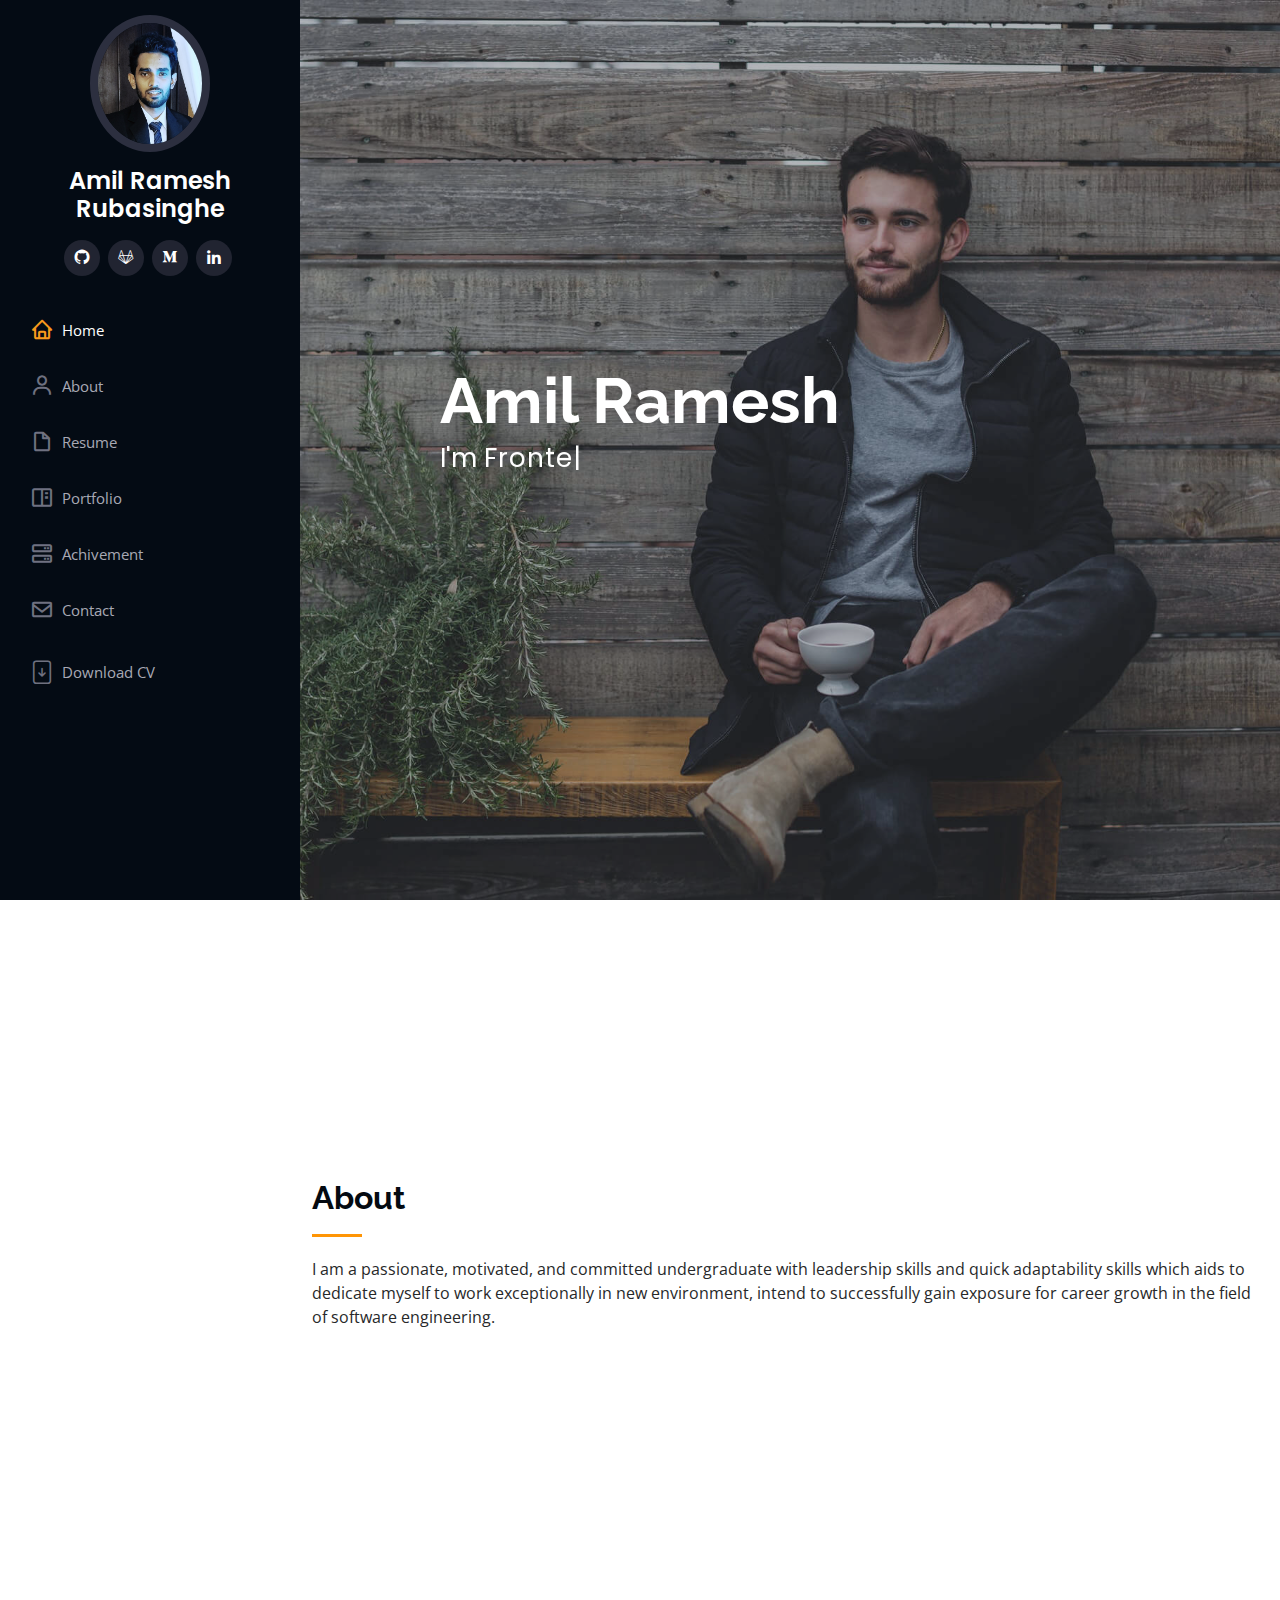
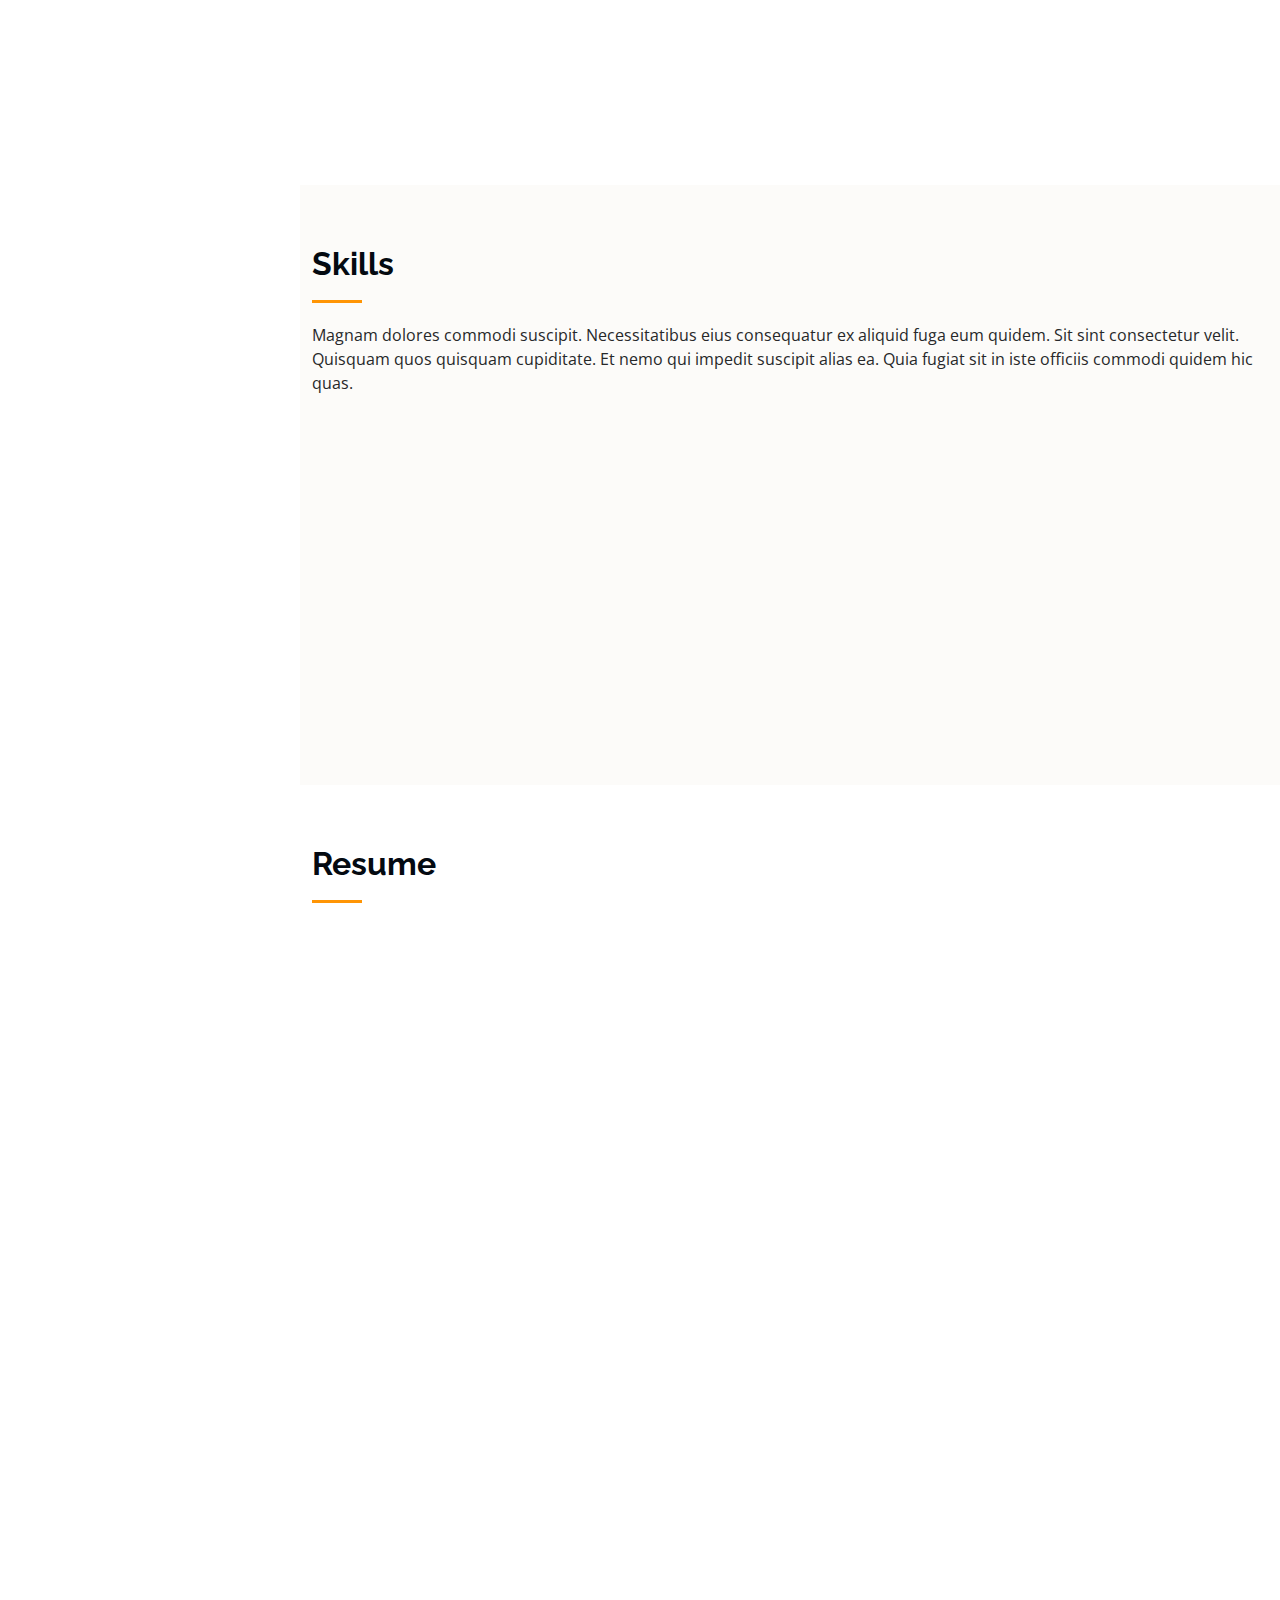
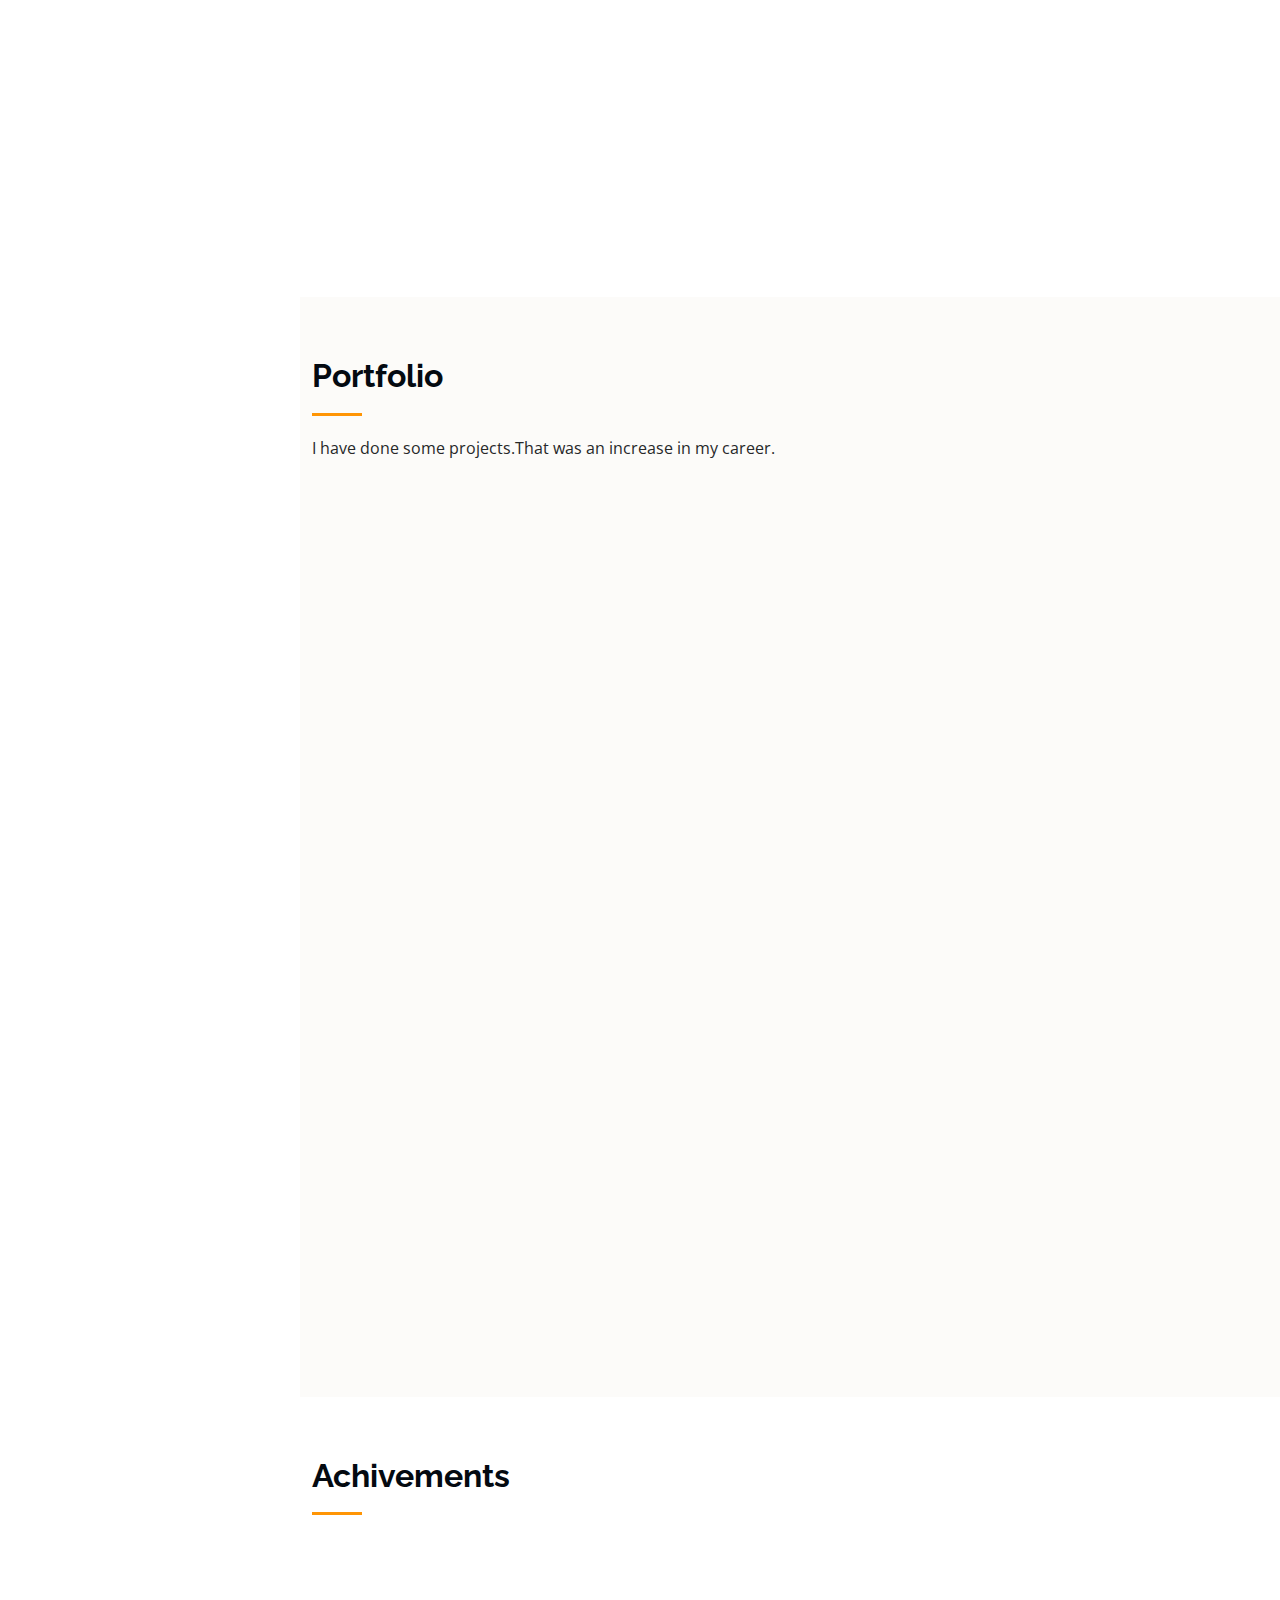
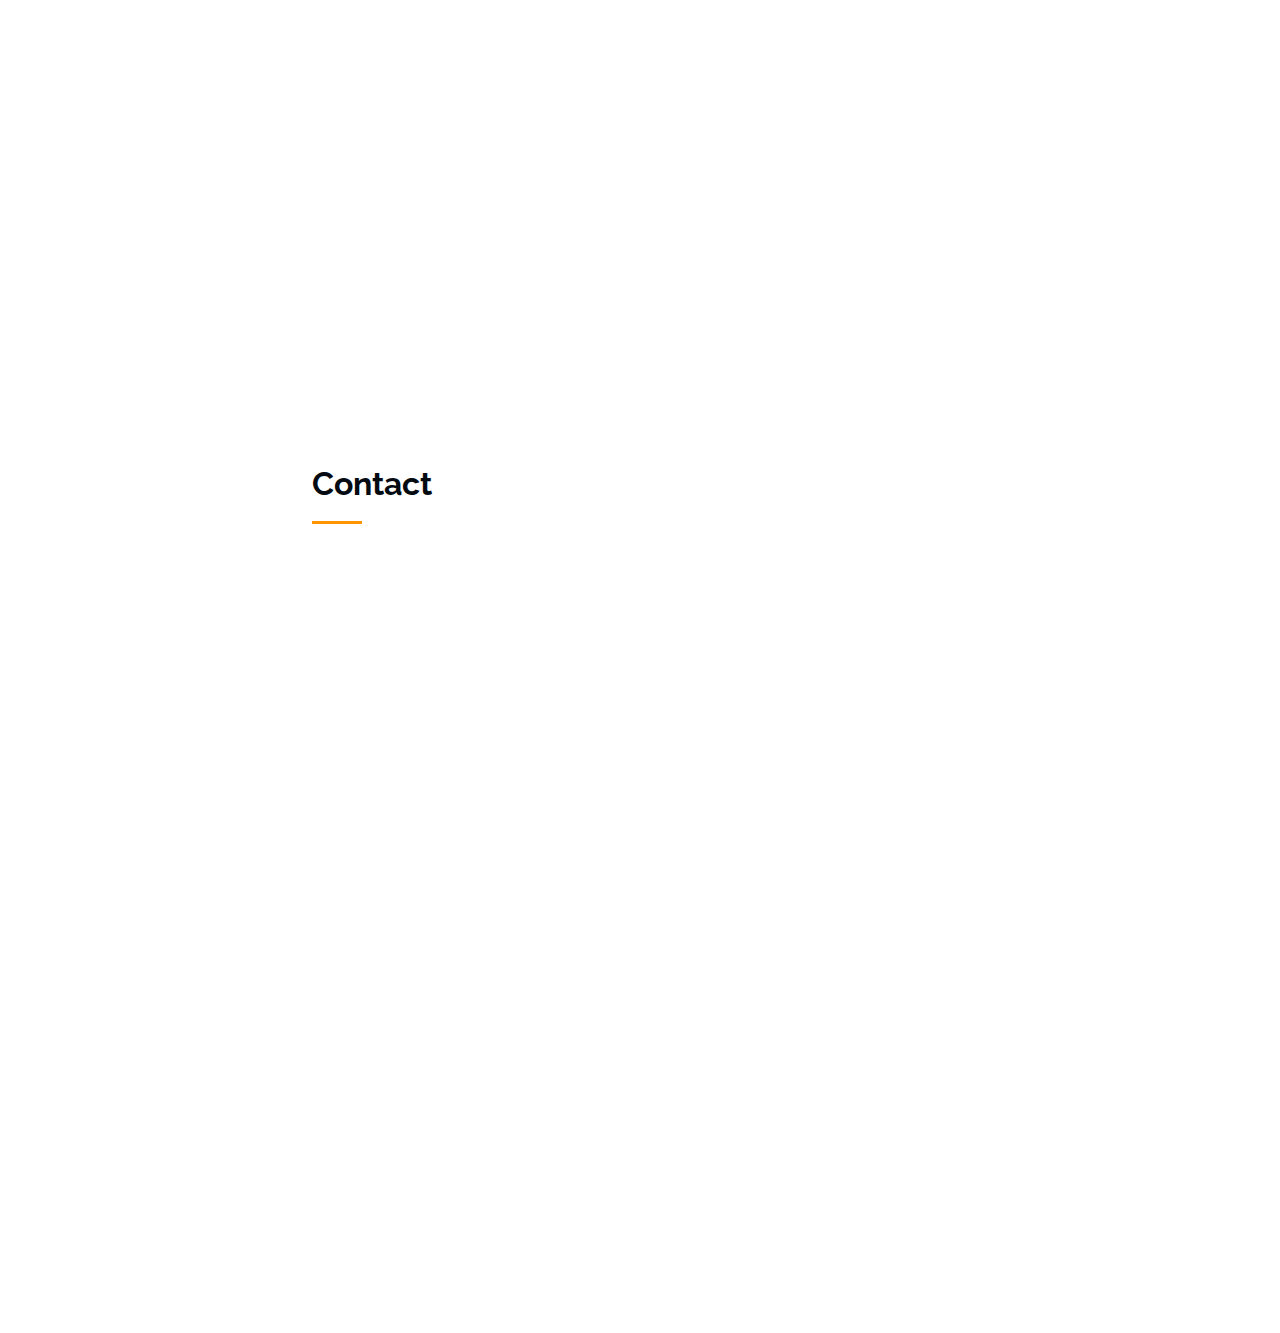
==== index.html @ 7af713ec "make it better" ====
<!DOCTYPE html>
<html lang="en">
  <head>
    <meta charset="utf-8" />
    <meta content="width=device-width, initial-scale=1.0" name="viewport" />

    <title>Amil Ramesh Rubasinghe</title>
    <meta content="" name="description" />
    <meta content="" name="keywords" />

    <!-- Favicons -->
    <link href="assets/img/favicon.png" rel="icon" />
    <link href="assets/img/apple-touch-icon.png" rel="apple-touch-icon" />

    <!-- Google Fonts -->
    <link
      href="https://fonts.googleapis.com/css?family=Open+Sans:300,300i,400,400i,600,600i,700,700i|Raleway:300,300i,400,400i,500,500i,600,600i,700,700i|Poppins:300,300i,400,400i,500,500i,600,600i,700,700i"
      rel="stylesheet"
    />

    <!-- Vendor CSS Files -->
    <link href="assets/vendor/aos/aos.css" rel="stylesheet" />
    <link
      href="assets/vendor/bootstrap/css/bootstrap.min.css"
      rel="stylesheet"
    />
    <link
      href="assets/vendor/bootstrap-icons/bootstrap-icons.css"
      rel="stylesheet"
    />
    <link href="assets/vendor/boxicons/css/boxicons.min.css" rel="stylesheet" />
    <link
      href="assets/vendor/glightbox/css/glightbox.min.css"
      rel="stylesheet"
    />
    <link href="assets/vendor/swiper/swiper-bundle.min.css" rel="stylesheet" />

    <!-- Template Main CSS File -->
    <link href="assets/css/style.css" rel="stylesheet" />
  </head>

  <body>
    <!-- ======= Mobile nav toggle button ======= -->
    <i class="bi bi-list mobile-nav-toggle d-xl-none"></i>

    <!-- ======= Header ======= -->
    <header id="header">
      <div class="d-flex flex-column">
        <div class="profile">
          <img
            src="assets/img/profile-img.jpg"
            alt=""
            class="img-fluid rounded-circle"
          />
          <h1 class="text-light">
            <a href="index.html"
              >Amil Ramesh <br />
              Rubasinghe</a
            >
          </h1>
          <div class="social-links mt-3 text-center">
            <a
              href="https://github.com/AmilRubasinghe"
              target="_blank"
              class="facebook"
              ><i class="bx bxl-github"></i
            ></a>
            <a
              href="https://gitlab.com/amilrubasinghe"
              target="_blank"
              class="instagram"
              ><i class="bx bxl-gitlab"></i
            ></a>
            <a
              href="https://amilrubasinghe.medium.com"
              target="_blank"
              class="google-plus"
              ><i class="bx bxl-medium"></i
            ></a>
            <a
              href="https://www.linkedin.com/in/amil-ramesh-rubasinghe"
              target="_blank"
              class="linkedin"
              ><i class="bx bxl-linkedin"></i
            ></a>
          </div>
        </div>

        <nav id="navbar" class="nav-menu navbar">
          <ul>
            <li>
              <a href="#hero" class="nav-link scrollto active"
                ><i class="bx bx-home"></i> <span>Home</span></a
              >
            </li>
            <li>
              <a href="#about" class="nav-link scrollto"
                ><i class="bx bx-user"></i> <span>About</span></a
              >
            </li>
            <li>
              <a href="#resume" class="nav-link scrollto"
                ><i class="bx bx-file-blank"></i> <span>Resume</span></a
              >
            </li>
            <li>
              <a href="#portfolio" class="nav-link scrollto"
                ><i class="bx bx-book-content"></i> <span>Portfolio</span></a
              >
            </li>
            <li>
              <a href="#services" class="nav-link scrollto"
                ><i class="bx bx-server"></i> <span>Achivement</span></a
              >
            </li>
            <li>
              <a href="#contact" class="nav-link scrollto"
                ><i class="bx bx-envelope"></i> <span>Contact</span></a
              >
            </li>
            <li>
              <a
                href="assets/img/ramesh.pdf"
                target="_blank"
                download="w3logo"
                class="nav-link scrollto"
              >
                <i class="bi bi-file-arrow-down"></i>
                <span>Download CV</span></a
              >
            </li>
          </ul>
        </nav>
        <!-- .nav-menu -->
      </div>
    </header>
    <!-- End Header -->

    <!-- ======= Hero Section ======= -->
    <section
      id="hero"
      class="d-flex flex-column justify-content-center align-items-center"
    >
      <div class="hero-container" data-aos="fade-in">
        <h1>Amil Ramesh</h1>
        <p>
          I'm
          <span
            class="typed"
            data-typed-items="Frontend Developer, Mobile Developer, Designer"
          ></span>
        </p>
      </div>
    </section>
    <!-- End Hero -->

    <main id="main">
      <!-- ======= Facts Section ======= -->
      <section id="facts" class="facts">
        <div class="container">
          <div class="row no-gutters">
            <div
              class="col-lg-3 col-md-6 d-md-flex align-items-md-stretch"
              data-aos="fade-up"
              data-aos-delay="50"
            >
              <div class="count-box">
                <i class="bi bi-journal-richtext"></i>

                <p>
                  <strong
                    data-purecounter-start="0"
                    data-purecounter-end="7"
                    data-purecounter-duration="1"
                    class="purecounter"
                  ></strong>
                  &nbsp; Projects Completed
                </p>
              </div>
            </div>

            <div
              class="col-lg-3 col-md-6 d-md-flex align-items-md-stretch"
              data-aos="fade-up"
              data-aos-delay="100"
            >
              <div class="count-box">
                <i class="bi bi-award"></i>

                <p>
                  <strong
                    data-purecounter-start="0"
                    data-purecounter-end="6"
                    data-purecounter-duration="1"
                    class="purecounter"
                  ></strong>
                  &nbsp;Honors & Awards
                </p>
              </div>
            </div>

            <div
              class="col-lg-3 col-md-6 d-md-flex align-items-md-stretch"
              data-aos="fade-up"
              data-aos-delay="200"
            >
              <div class="count-box">
                <i class="bi bi-file-earmark-code"></i>

                <p>
                  <strong
                    data-purecounter-start="0"
                    data-purecounter-end="4"
                    data-purecounter-duration="1"
                    class="purecounter"
                  ></strong>
                  &nbsp;Languages
                </p>
              </div>
            </div>

            <div
              class="col-lg-3 col-md-6 d-md-flex align-items-md-stretch"
              data-aos="fade-up"
              data-aos-delay="300"
            >
              <div class="count-box">
                <i class="bi bi-person-badge"></i>
                <p>
                  <strong
                    data-purecounter-start="0"
                    data-purecounter-end="2"
                    data-purecounter-duration="1"
                    class="purecounter"
                  ></strong>
                  &nbsp; Year Experianced
                </p>
              </div>
            </div>
          </div>
        </div>
      </section>
      <!-- End Facts Section -->
      <!-- ======= About Section ======= -->
      <section id="about" class="about">
        <div class="container">
          <div class="section-title">
            <h2>About</h2>
            <p>
              I am a passionate, motivated, and committed undergraduate with
              leadership skills and quick adaptability skills which aids to
              dedicate myself to work exceptionally in new environment, intend
              to successfully gain exposure for career growth in the field of
              software engineering.
            </p>
          </div>

          <div class="row">
            <div class="col-lg-4" data-aos="fade-right">
              <img src="assets/img/profile-img2.jpg" class="img-fluid" alt="" />
            </div>
            <div class="col-lg-8 pt-4 pt-lg-0 content" data-aos="fade-left">
              <h3>Mobile Developer &amp; Web Developer.</h3>
              <br />
              <br />
              <div class="row">
                <div class="col-lg-6">
                  <ul>
                    <li>
                      <i class="bi bi-chevron-right text-warning"></i>
                      <strong>Birthday:</strong> <span>26 June 1996</span>
                    </li>
                    <li>
                      <i class="bi bi-chevron-right text-warning"></i>
                      <strong>Website:</strong> <span>www.example.com</span>
                    </li>
                    <li>
                      <i class="bi bi-chevron-right text-warning"></i>
                      <strong>Mobile No:</strong> <span>+9470 2132105</span>
                    </li>
                  </ul>
                </div>
                <div class="col-lg-6">
                  <ul>
                    <li>
                      <i class="bi bi-chevron-right text-warning"></i>
                      <strong>Age:</strong> <span>26</span>
                    </li>
                    <li>
                      <i class="bi bi-chevron-right text-warning"></i>
                      <strong>Degree:</strong>
                      <span>BSc(Hons.) in Information Technology</span>
                    </li>
                    <li>
                      <i class="bi bi-chevron-right text-warning"></i>
                      <strong>Email:</strong>
                      <span>amilrubasinghe@gmail.com</span>
                    </li>
                  </ul>
                </div>
                <div class="col-lg-12">
                  <ul>
                    <li>
                      <i class="bi bi-chevron-right text-warning"></i>
                      <strong>Address:</strong>
                      <span
                        >Amarasekara watta, Lalpe, karathota, Hakmana,
                        Matara</span
                      >
                    </li>
                  </ul>
                </div>
              </div>
              <br />
              <div class="row no-gutters">
                <div
                  class="col-lg-4 col-md-4 d-md-flex align-items-md-stretch"
                  data-aos="fade-up"
                >
                  <div class="count-box">
                    <div class="icon"><i class="bi bi-signpost-2"></i></div>
                    <p>Travel</p>
                  </div>
                </div>
                <div
                  class="col-lg-4 col-md-4 d-md-flex align-items-md-stretch"
                  data-aos="fade-up"
                >
                  <div class="count-box">
                    <div class="icon"><i class="bi bi-code-slash"></i></div>
                    <p>programmer</p>
                  </div>
                </div>
                <div
                  class="col-lg-4 col-md-4 d-md-flex align-items-md-stretch"
                  data-aos="fade-up"
                >
                  <div class="count-box">
                    <div class="icon"><i class="bi bi-suit-heart"></i></div>
                    <p>Sports</p>
                  </div>
                </div>
              </div>
            </div>
          </div>
        </div>
      </section>
      <!-- End About Section -->

      <!-- ======= Skills Section ======= -->
      <section id="skills" class="skills section-bg">
        <div class="container">
          <div class="section-title">
            <h2>Skills</h2>
            <p>
              Magnam dolores commodi suscipit. Necessitatibus eius consequatur
              ex aliquid fuga eum quidem. Sit sint consectetur velit. Quisquam
              quos quisquam cupiditate. Et nemo qui impedit suscipit alias ea.
              Quia fugiat sit in iste officiis commodi quidem hic quas.
            </p>
          </div>

          <div class="row skills-content">
            <div class="col-lg-6" data-aos="fade-up">
              <div class="progress">
                <span class="skill">HTML <i class="val">80%</i></span>
                <div class="progress-bar-wrap">
                  <div
                    class="progress-bar"
                    role="progressbar"
                    aria-valuenow="80"
                    aria-valuemin="0"
                    aria-valuemax="100"
                  ></div>
                </div>
              </div>

              <div class="progress">
                <span class="skill">CSS <i class="val">80%</i></span>
                <div class="progress-bar-wrap">
                  <div
                    class="progress-bar"
                    role="progressbar"
                    aria-valuenow="80"
                    aria-valuemin="0"
                    aria-valuemax="100"
                  ></div>
                </div>
              </div>

              <div class="progress">
                <span class="skill">JavaScript <i class="val">75%</i></span>
                <div class="progress-bar-wrap">
                  <div
                    class="progress-bar"
                    role="progressbar"
                    aria-valuenow="75"
                    aria-valuemin="0"
                    aria-valuemax="100"
                  ></div>
                </div>
              </div>
              <div class="progress">
                <span class="skill">Flutter <i class="val">65%</i></span>
                <div class="progress-bar-wrap">
                  <div
                    class="progress-bar"
                    role="progressbar"
                    aria-valuenow="65"
                    aria-valuemin="0"
                    aria-valuemax="100"
                  ></div>
                </div>
              </div>
              <div class="progress">
                <span class="skill">Java <i class="val">70%</i></span>
                <div class="progress-bar-wrap">
                  <div
                    class="progress-bar"
                    role="progressbar"
                    aria-valuenow="70"
                    aria-valuemin="0"
                    aria-valuemax="100"
                  ></div>
                </div>
              </div>
            </div>

            <div class="col-lg-6" data-aos="fade-up" data-aos-delay="100">
              <div class="progress">
                <span class="skill">Laravel <i class="val">60%</i></span>
                <div class="progress-bar-wrap">
                  <div
                    class="progress-bar"
                    role="progressbar"
                    aria-valuenow="60"
                    aria-valuemin="0"
                    aria-valuemax="100"
                  ></div>
                </div>
              </div>

              <div class="progress">
                <span class="skill">VueJs <i class="val">75%</i></span>
                <div class="progress-bar-wrap">
                  <div
                    class="progress-bar"
                    role="progressbar"
                    aria-valuenow="75"
                    aria-valuemin="0"
                    aria-valuemax="100"
                  ></div>
                </div>
              </div>

              <div class="progress">
                <span class="skill">NuxtJs <i class="val">85%</i></span>
                <div class="progress-bar-wrap">
                  <div
                    class="progress-bar"
                    role="progressbar"
                    aria-valuenow="85"
                    aria-valuemin="0"
                    aria-valuemax="100"
                  ></div>
                </div>
              </div>

              <div class="progress">
                <span class="skill">C <i class="val">85%</i></span>
                <div class="progress-bar-wrap">
                  <div
                    class="progress-bar"
                    role="progressbar"
                    aria-valuenow="85"
                    aria-valuemin="0"
                    aria-valuemax="100"
                  ></div>
                </div>
              </div>
              <div class="progress">
                <span class="skill">Python <i class="val">65%</i></span>
                <div class="progress-bar-wrap">
                  <div
                    class="progress-bar"
                    role="progressbar"
                    aria-valuenow="65"
                    aria-valuemin="0"
                    aria-valuemax="100"
                  ></div>
                </div>
              </div>
            </div>
          </div>
        </div>
      </section>
      <!-- End Skills Section -->

      <!-- ======= Resume Section ======= -->
      <section id="resume" class="resume">
        <div class="container">
          <div class="section-title">
            <h2>Resume</h2>
            <!-- <p>
              Magnam dolores commodi suscipit. Necessitatibus eius consequatur
              ex aliquid fuga eum quidem. Sit sint consectetur velit. Quisquam
              quos quisquam cupiditate. Et nemo qui impedit suscipit alias ea.
              Quia fugiat sit in iste officiis commodi quidem hic quas.
            </p> -->
          </div>

          <div class="row">
            <div class="col-lg-6" data-aos="fade-up">
              <h3 class="resume-title">Education</h3>
              <div class="resume-item">
                <h4>BSc (Hons.) in Information Technology</h4>
                <h5>2017 - Presant</h5>
                <p>
                  <em
                    >University of Moratuwa in Faculty of information
                    technology</em
                  >
                </p>
                <p>
                  I am a final year undergratuate in faculty of Information
                  technology university of Moratuwa.
                </p>
              </div>
              <div class="resume-item">
                <h4>GCE(A/L) in Physical Science Stream</h4>
                <h5>2013 - 2016</h5>
                <p><em>Rahula college, Matara</em></p>
                <p>
                  I passed the GCE(A/L) in Maths streem in 2016.
                  <br />Physics : B <br />
                  Chemistry : B <br />
                  Mathematics : A
                </p>
              </div>
              <div class="resume-item">
                <h4>GCE Ordinary Level</h4>
                <h5>2006 - 2012</h5>
                <p><em>Puhulwella central college, Matara</em></p>
                <p>I passed the GCE(O/L) in 2012 with 8 A's and 1 C .</p>
              </div>
              <h3 class="resume-title">Volunteer Work</h3>
              <div class="resume-item pb-0">
                <h4>MERCORN 2019</h4>
                <p>
                  <em>IEEE Student Branch University of Moratuwa</em>
                </p>
                <ul>
                  <li>Organizing Committee Member</li>
                  <li>Organized by the ERU of University of Moratuwa</li>
                </ul>
              </div>
            </div>
            <div class="col-lg-6" data-aos="fade-up" data-aos-delay="100">
              <h3 class="resume-title">Professional Experience</h3>
              <div class="resume-item">
                <h4>Software Engineer I</h4>
                <h5>2021 Jan - Present</h5>
                <p><em>Arimac Lanka (PVT) Ltd</em></p>
                <ul>
                  <li>
                    I have worked at Arimac Lanka (PVT) Ltd in parallel to the
                    4th year of the degree
                  </li>
                  <li>I have worked as a Front-end developer.</li>
                  <li>Technology used: Nuxtjs</li>
                  <li>
                    Projects: People's pay dashboard second phase II, People's
                    pay landing page, VISA Savi phase II, VISA payment panel
                    phase I
                  </li>
                </ul>
              </div>
              <div class="resume-item">
                <h4>Trainee Software Engineer</h4>
                <h5>2020 - 2021</h5>
                <p><em>Arimac Lanka (PVT) Ltd</em></p>
                <ul>
                  <li>I completed 6 months training period successfully</li>
                  <li>I worked as a front-end developer</li>
                  <li>Technology used: Nuxtjs</li>
                  <li>
                    Projects: People's pay dashboard phase I, Arimac pay, VISA
                    Savi phase II, VISA payment phase I
                  </li>
                </ul>
              </div>
            </div>
          </div>
        </div>
      </section>
      <!-- End Resume Section -->

      <!-- ======= Portfolio Section ======= -->
      <section id="portfolio" class="portfolio section-bg">
        <div class="container">
          <div class="section-title">
            <h2>Portfolio</h2>
            <p>
              I have done some projects.That was an increase in my career.
            </p>
          </div>

          <div class="row" data-aos="fade-up">
            <div class="col-lg-12 d-flex justify-content-center">
              <ul id="portfolio-flters">
                <!-- <li data-filter=".filter-app" class="filter-active">App</li> -->
                <li data-filter=".filter-app">App</li>
                <li data-filter=".filter-card">Card</li>
                <li data-filter=".filter-web">Web</li>
              </ul>
            </div>
          </div>

          <div
            class="row portfolio-container"
            data-aos="fade-up"
            data-aos-delay="100"
          >
            <div class="col-lg-4 col-md-6 portfolio-item filter-app">
              <div class="portfolio-wrap">
                <img
                  src="assets/img/portfolio/portfolio-1.jpg"
                  class="img-fluid"
                  alt=""
                />
                <div class="portfolio-links">
                  <a
                    href="assets/img/portfolio/portfolio-1.jpg"
                    data-gallery="portfolioGallery"
                    class="portfolio-lightbox"
                    title="App 1"
                    ><i class="bx bx-plus"></i
                  ></a>
                  <!-- <a href="portfolio-details.html" title="More Details"
                    ><i class="bx bx-link"></i
                  ></a> -->
                </div>
              </div>
            </div>

            <div class="col-lg-4 col-md-6 portfolio-item filter-web">
              <div class="portfolio-wrap">
                <img
                  src="assets/img/portfolio/portfolio-2.jpg"
                  class="img-fluid"
                  alt=""
                />
                <div class="portfolio-links">
                  <a
                    href="assets/img/portfolio/portfolio-2.jpg"
                    data-gallery="portfolioGallery"
                    class="portfolio-lightbox"
                    title="Web 3"
                    ><i class="bx bx-plus"></i
                  ></a>
                  <a href="portfolio-details.html" title="More Details"
                    ><i class="bx bx-link"></i
                  ></a>
                </div>
              </div>
            </div>

            <div class="col-lg-4 col-md-6 portfolio-item filter-app">
              <div class="portfolio-wrap">
                <img
                  src="assets/img/portfolio/portfolio-3.jpg"
                  class="img-fluid"
                  alt=""
                />
                <div class="portfolio-links">
                  <a
                    href="assets/img/portfolio/portfolio-3.jpg"
                    data-gallery="portfolioGallery"
                    class="portfolio-lightbox"
                    title="App 2"
                    ><i class="bx bx-plus"></i
                  ></a>
                  <a href="portfolio-details.html" title="More Details"
                    ><i class="bx bx-link"></i
                  ></a>
                </div>
              </div>
            </div>

            <div class="col-lg-4 col-md-6 portfolio-item filter-card">
              <div class="portfolio-wrap">
                <img
                  src="assets/img/portfolio/portfolio-4.jpg"
                  class="img-fluid"
                  alt=""
                />
                <div class="portfolio-links">
                  <a
                    href="assets/img/portfolio/portfolio-4.jpg"
                    data-gallery="portfolioGallery"
                    class="portfolio-lightbox"
                    title="Card 2"
                    ><i class="bx bx-plus"></i
                  ></a>
                  <a href="portfolio-details.html" title="More Details"
                    ><i class="bx bx-link"></i
                  ></a>
                </div>
              </div>
            </div>

            <div class="col-lg-4 col-md-6 portfolio-item filter-web">
              <div class="portfolio-wrap">
                <img
                  src="assets/img/portfolio/portfolio-5.jpg"
                  class="img-fluid"
                  alt=""
                />
                <div class="portfolio-links">
                  <a
                    href="assets/img/portfolio/portfolio-5.jpg"
                    data-gallery="portfolioGallery"
                    class="portfolio-lightbox"
                    title="Web 2"
                    ><i class="bx bx-plus"></i
                  ></a>
                  <a href="portfolio-details.html" title="More Details"
                    ><i class="bx bx-link"></i
                  ></a>
                </div>
              </div>
            </div>

            <div class="col-lg-4 col-md-6 portfolio-item filter-app">
              <div class="portfolio-wrap">
                <img
                  src="assets/img/portfolio/portfolio-6.jpg"
                  class="img-fluid"
                  alt=""
                />
                <div class="portfolio-links">
                  <a
                    href="assets/img/portfolio/portfolio-6.jpg"
                    data-gallery="portfolioGallery"
                    class="portfolio-lightbox"
                    title="App 3"
                    ><i class="bx bx-plus"></i
                  ></a>
                  <a href="portfolio-details.html" title="More Details"
                    ><i class="bx bx-link"></i
                  ></a>
                </div>
              </div>
            </div>

            <div class="col-lg-4 col-md-6 portfolio-item filter-card">
              <div class="portfolio-wrap">
                <img
                  src="assets/img/portfolio/portfolio-7.jpg"
                  class="img-fluid"
                  alt=""
                />
                <div class="portfolio-links">
                  <a
                    href="assets/img/portfolio/portfolio-7.jpg"
                    data-gallery="portfolioGallery"
                    class="portfolio-lightbox"
                    title="Card 1"
                    ><i class="bx bx-plus"></i
                  ></a>
                  <a href="portfolio-details.html" title="More Details"
                    ><i class="bx bx-link"></i
                  ></a>
                </div>
              </div>
            </div>

            <div class="col-lg-4 col-md-6 portfolio-item filter-card">
              <div class="portfolio-wrap">
                <img
                  src="assets/img/portfolio/portfolio-8.jpg"
                  class="img-fluid"
                  alt=""
                />
                <div class="portfolio-links">
                  <a
                    href="assets/img/portfolio/portfolio-8.jpg"
                    data-gallery="portfolioGallery"
                    class="portfolio-lightbox"
                    title="Card 3"
                    ><i class="bx bx-plus"></i
                  ></a>
                  <a href="portfolio-details.html" title="More Details"
                    ><i class="bx bx-link"></i
                  ></a>
                </div>
              </div>
            </div>

            <div class="col-lg-4 col-md-6 portfolio-item filter-web">
              <div class="portfolio-wrap">
                <img
                  src="assets/img/portfolio/portfolio-9.jpg"
                  class="img-fluid"
                  alt=""
                />
                <div class="portfolio-links">
                  <a
                    href="assets/img/portfolio/portfolio-9.jpg"
                    data-gallery="portfolioGallery"
                    class="portfolio-lightbox"
                    title="Web 3"
                    ><i class="bx bx-plus"></i
                  ></a>
                  <a href="portfolio-details.html" title="More Details"
                    ><i class="bx bx-link"></i
                  ></a>
                </div>
              </div>
            </div>
          </div>
        </div>
      </section>
      <!-- End Portfolio Section -->

      <!-- ======= Services Section ======= -->
      <section id="services" class="services">
        <div class="container">
          <div class="section-title">
            <h2>Achivements</h2>
            <!-- <p>
              Magnam dolores commodi suscipit. Necessitatibus eius consequatur
              ex aliquid fuga eum quidem. Sit sint consectetur velit. Quisquam
              quos quisquam cupiditate. Et nemo qui impedit suscipit alias ea.
              Quia fugiat sit in iste officiis commodi quidem hic quas.
            </p> -->
          </div>

          <div class="row">
            <div class="col-lg-4 col-md-6 icon-box" data-aos="fade-up">
              <div class="icon"><i class="bi bi-code-slash"></i></div>
              <h4 class="title">RealHack 2.0 2019 Finalist</h4>
              <p class="description">
                Algorithm and coding competition organized by Students’
                Association of University of Kelaniya
              </p>
            </div>
            <div
              class="col-lg-4 col-md-6 icon-box"
              data-aos="fade-up"
              data-aos-delay="100"
            >
              <div class="icon"><i class="bi bi-award"></i></div>
              <h4 class="title">MoraExtreme 4.0 -2019</h4>
              <p class="description">
                83rd out of 300 teams.The 12 hours inter university coding
                competition
              </p>
            </div>
            <div
              class="col-lg-4 col-md-6 icon-box"
              data-aos="fade-up"
              data-aos-delay="200"
            >
              <div class="icon"><i class="bi bi-code-square"></i></div>
              <h4 class="title">
                HackMoral V2.0 - 2019 10th place
              </h4>
              <p class="description">
                Algorithm and coding competition organized by Faculty of
                Information Technology.
              </p>
            </div>
            <div
              class="col-lg-4 col-md-6 icon-box"
              data-aos="fade-up"
              data-aos-delay="300"
            >
              <div class="icon"><i class="bi bi-check2-square"></i></i></div>
              <h4 class="title">
                FIT Code Rush -2018 15th place
              </h4>
              <p class="description">
                Algorithm and coding competition organized by Faculty of
                Information Technology INTECS society.
              </p>
            </div>
            <div
              class="col-lg-4 col-md-6 icon-box"
              data-aos="fade-up"
              data-aos-delay="400"
            >
              <div class="icon"><i class="bi bi-brightness-high"></i></div>
              <h4 class="title">
               Google Hash code 2019 participation
              </h4>
              <p class="description">Organized by Google for students</p>
            </div>
            <div
              class="col-lg-4 col-md-6 icon-box"
              data-aos="fade-up"
              data-aos-delay="500"
            >
              <div class="icon"><i class="bi bi-puzzle"></i></div>
              <h4 class="title">Roboteers 2018 participation</h4>
              <p class="description">
                Intra-Faculty Robotics Competition organized by University of
                Moratuwa.
              </p>
            </div>
          </div>
        </div>
      </section>
      <!-- End Services Section -->

      <!-- ======= Testimonials Section ======= -->
      <!-- <section id="testimonials" class="testimonials section-bg">
        <div class="container">
          <div class="section-title">
            <h2>Testimonials</h2>
            <p>
              Magnam dolores commodi suscipit. Necessitatibus eius consequatur
              ex aliquid fuga eum quidem. Sit sint consectetur velit. Quisquam
              quos quisquam cupiditate. Et nemo qui impedit suscipit alias ea.
              Quia fugiat sit in iste officiis commodi quidem hic quas.
            </p>
          </div>

          <div
            class="testimonials-slider swiper"
            data-aos="fade-up"
            data-aos-delay="100"
          >
            <div class="swiper-wrapper">
              <div class="swiper-slide">
                <div class="testimonial-item" data-aos="fade-up">
                  <p>
                    <i class="bx bxs-quote-alt-left quote-icon-left"></i>
                    Proin iaculis purus consequat sem cure digni ssim donec
                    porttitora entum suscipit rhoncus. Accusantium quam,
                    ultricies eget id, aliquam eget nibh et. Maecen aliquam,
                    risus at semper.
                    <i class="bx bxs-quote-alt-right quote-icon-right"></i>
                  </p>
                  <img
                    src="assets/img/testimonials/testimonials-1.jpg"
                    class="testimonial-img"
                    alt=""
                  />
                  <h3>Saul Goodman</h3>
                  <h4>Ceo &amp; Founder</h4>
                </div>
              </div> -->
      <!-- End testimonial item -->

      <!-- <div class="swiper-slide">
                <div
                  class="testimonial-item"
                  data-aos="fade-up"
                  data-aos-delay="100"
                >
                  <p>
                    <i class="bx bxs-quote-alt-left quote-icon-left"></i>
                    Export tempor illum tamen malis malis eram quae irure esse
                    labore quem cillum quid cillum eram malis quorum velit fore
                    eram velit sunt aliqua noster fugiat irure amet legam anim
                    culpa.
                    <i class="bx bxs-quote-alt-right quote-icon-right"></i>
                  </p>
                  <img
                    src="assets/img/testimonials/testimonials-2.jpg"
                    class="testimonial-img"
                    alt=""
                  />
                  <h3>Sara Wilsson</h3>
                  <h4>Designer</h4>
                </div>
              </div> -->
      <!-- End testimonial item -->

      <!-- <div class="swiper-slide">
                <div
                  class="testimonial-item"
                  data-aos="fade-up"
                  data-aos-delay="200"
                >
                  <p>
                    <i class="bx bxs-quote-alt-left quote-icon-left"></i>
                    Enim nisi quem export duis labore cillum quae magna enim
                    sint quorum nulla quem veniam duis minim tempor labore quem
                    eram duis noster aute amet eram fore quis sint minim.
                    <i class="bx bxs-quote-alt-right quote-icon-right"></i>
                  </p>
                  <img
                    src="assets/img/testimonials/testimonials-3.jpg"
                    class="testimonial-img"
                    alt=""
                  />
                  <h3>Jena Karlis</h3>
                  <h4>Store Owner</h4>
                </div>
              </div> -->
      <!-- End testimonial item -->

      <!-- <div class="swiper-slide">
                <div
                  class="testimonial-item"
                  data-aos="fade-up"
                  data-aos-delay="300"
                >
                  <p>
                    <i class="bx bxs-quote-alt-left quote-icon-left"></i>
                    Fugiat enim eram quae cillum dolore dolor amet nulla culpa
                    multos export minim fugiat minim velit minim dolor enim duis
                    veniam ipsum anim magna sunt elit fore quem dolore labore
                    illum veniam.
                    <i class="bx bxs-quote-alt-right quote-icon-right"></i>
                  </p>
                  <img
                    src="assets/img/testimonials/testimonials-4.jpg"
                    class="testimonial-img"
                    alt=""
                  />
                  <h3>Matt Brandon</h3>
                  <h4>Freelancer</h4>
                </div>
              </div> -->
      <!-- End testimonial item -->

      <!-- <div class="swiper-slide">
                <div
                  class="testimonial-item"
                  data-aos="fade-up"
                  data-aos-delay="400"
                >
                  <p>
                    <i class="bx bxs-quote-alt-left quote-icon-left"></i>
                    Quis quorum aliqua sint quem legam fore sunt eram irure
                    aliqua veniam tempor noster veniam enim culpa labore duis
                    sunt culpa nulla illum cillum fugiat legam esse veniam culpa
                    fore nisi cillum quid.
                    <i class="bx bxs-quote-alt-right quote-icon-right"></i>
                  </p>
                  <img
                    src="assets/img/testimonials/testimonials-5.jpg"
                    class="testimonial-img"
                    alt=""
                  />
                  <h3>John Larson</h3>
                  <h4>Entrepreneur</h4>
                </div>
              </div> -->
      <!-- End testimonial item -->
      <!-- </div>
            <div class="swiper-pagination"></div>
          </div>
        </div>
      </section> -->
      <!-- End Testimonials Section -->

      <!-- ======= Contact Section ======= -->
      <section id="contact" class="contact">
        <div class="container">
          <div class="section-title">
            <h2>Contact</h2>
          </div>

          <div class="row" data-aos="fade-in">
            <div class="col-lg-5 d-flex align-items-stretch">
              <div class="info">
                <div class="address">
                  <i class="bi bi-geo-alt"></i>
                  <h4>Location:</h4>
                  <p>
                    Amarasekara Watta, "Ramesh Niwasa", Lalpe, Karathota,
                    Hakmana, Matara.
                  </p>
                </div>

                <div class="email">
                  <i class="bi bi-envelope"></i>
                  <h4>Email:</h4>
                  <p>amilrubasinghe@gmail.com</p>
                </div>

                <div class="phone">
                  <i class="bi bi-phone"></i>
                  <h4>Call:</h4>
                  <p>+9470 2132105</p>
                </div>

                <iframe
                  src="https://www.google.com/maps/embed?pb=!1m14!1m8!1m3!1d12097.433213460943!2d-74.0062269!3d40.7101282!3m2!1i1024!2i768!4f13.1!3m3!1m2!1s0x0%3A0xb89d1fe6bc499443!2sDowntown+Conference+Center!5e0!3m2!1smk!2sbg!4v1539943755621"
                  frameborder="0"
                  style="border: 0; width: 100%; height: 290px"
                  allowfullscreen
                ></iframe>
              </div>
            </div>

            <div class="col-lg-7 mt-5 mt-lg-0 d-flex align-items-stretch">
              <form
                action="forms/contact.php"
                method="post"
                role="form"
                class="php-email-form"
              >
                <div class="row">
                  <div class="form-group col-md-6">
                    <label for="name">Your Name</label>
                    <input
                      type="text"
                      name="name"
                      class="form-control"
                      id="name"
                      required
                    />
                  </div>
                  <div class="form-group col-md-6">
                    <label for="name">Your Email</label>
                    <input
                      type="email"
                      class="form-control"
                      name="email"
                      id="email"
                      required
                    />
                  </div>
                </div>
                <div class="form-group">
                  <label for="name">Subject</label>
                  <input
                    type="text"
                    class="form-control"
                    name="subject"
                    id="subject"
                    required
                  />
                </div>
                <div class="form-group">
                  <label for="name">Message</label>
                  <textarea
                    class="form-control"
                    name="message"
                    rows="10"
                    required
                  ></textarea>
                </div>
                <div class="my-3">
                  <div class="loading">Loading</div>
                  <div class="error-message"></div>
                  <div class="sent-message">
                    Your message has been sent. Thank you!
                  </div>
                </div>
                <div class="text-center">
                  <button type="submit">Send Message</button>
                </div>
              </form>
            </div>
          </div>
        </div>
      </section>
      <!-- End Contact Section -->
    </main>
    <!-- End #main -->

    <a
      href="#"
      class="back-to-top d-flex align-items-center justify-content-center"
      ><i class="bi bi-arrow-up-short"></i
    ></a>

    <!-- Vendor JS Files -->
    <script src="assets/vendor/aos/aos.js"></script>
    <script src="assets/vendor/bootstrap/js/bootstrap.bundle.min.js"></script>
    <script src="assets/vendor/glightbox/js/glightbox.min.js"></script>
    <script src="assets/vendor/isotope-layout/isotope.pkgd.min.js"></script>
    <script src="assets/vendor/php-email-form/validate.js"></script>
    <script src="assets/vendor/purecounter/purecounter.js"></script>
    <script src="assets/vendor/swiper/swiper-bundle.min.js"></script>
    <script src="assets/vendor/typed.js/typed.min.js"></script>
    <script src="assets/vendor/waypoints/noframework.waypoints.js"></script>

    <!-- Template Main JS File -->
    <script src="assets/js/main.js"></script>
  </body>
</html>
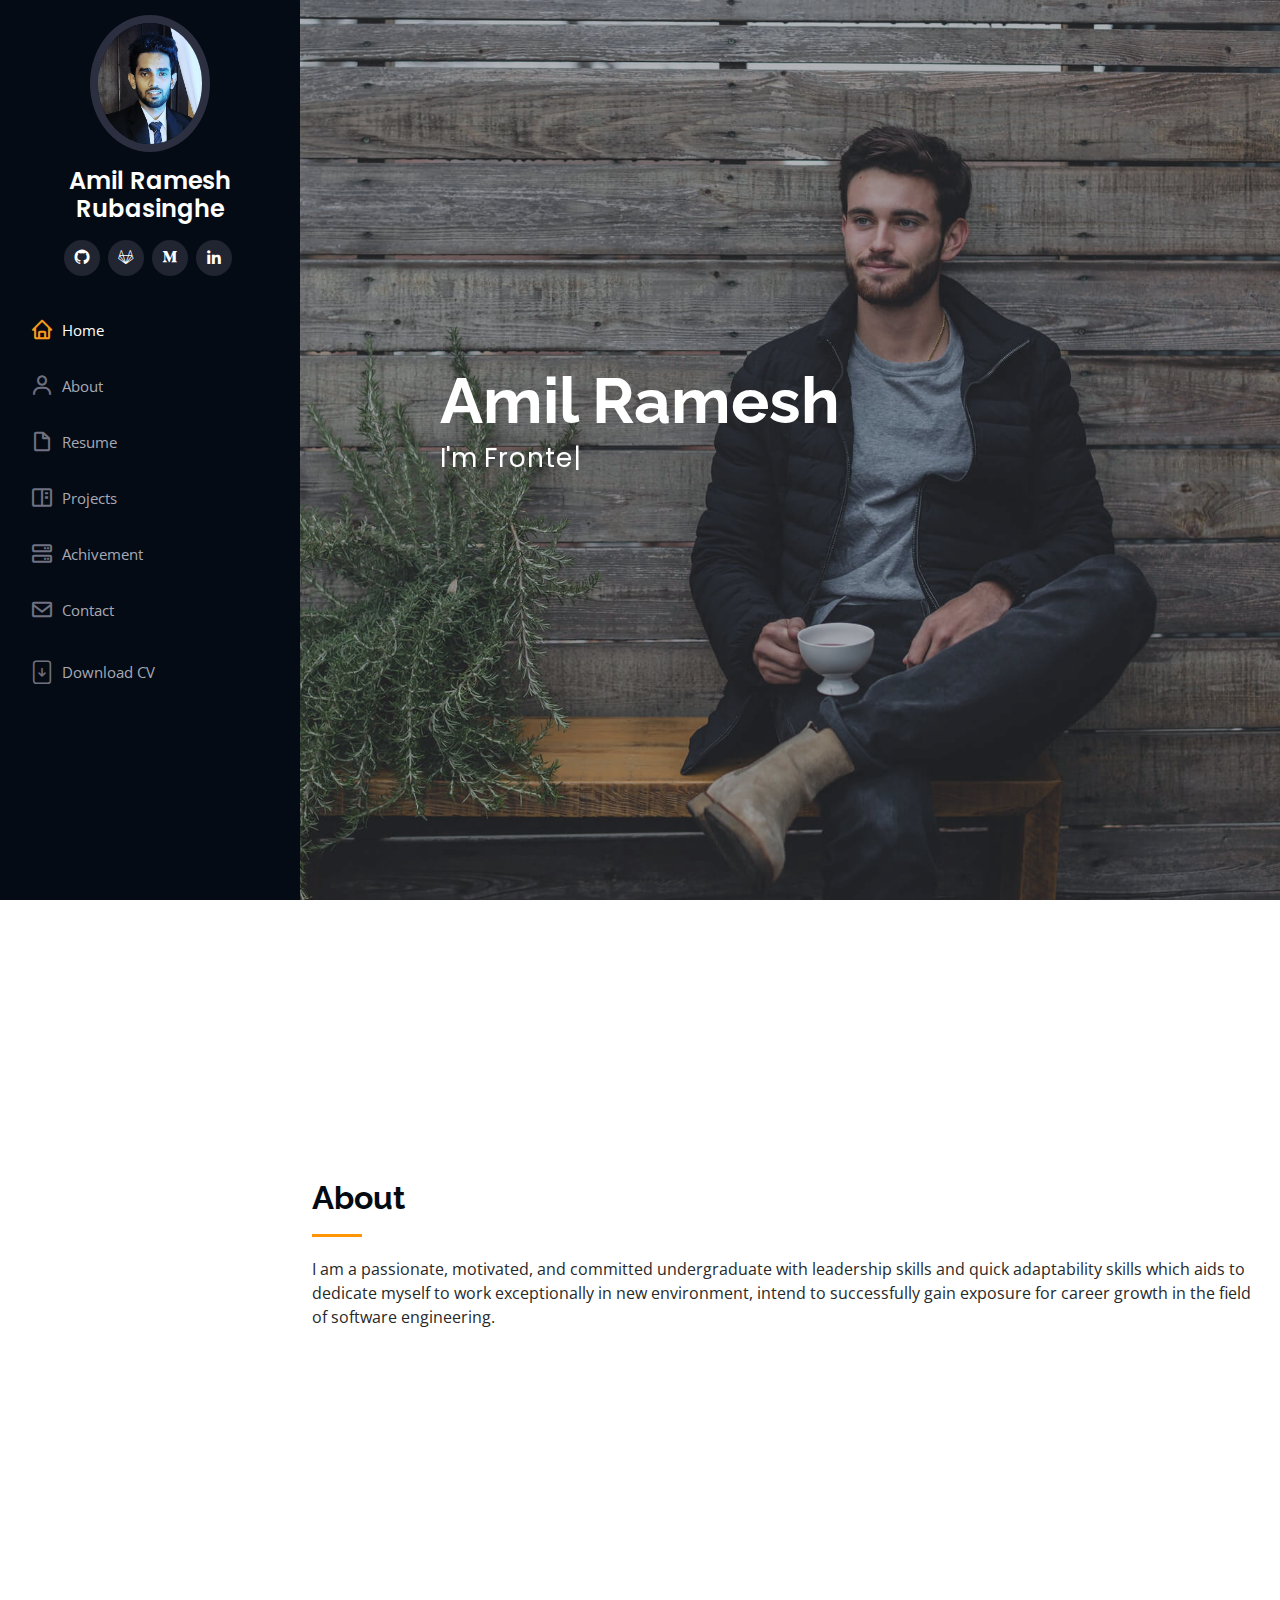
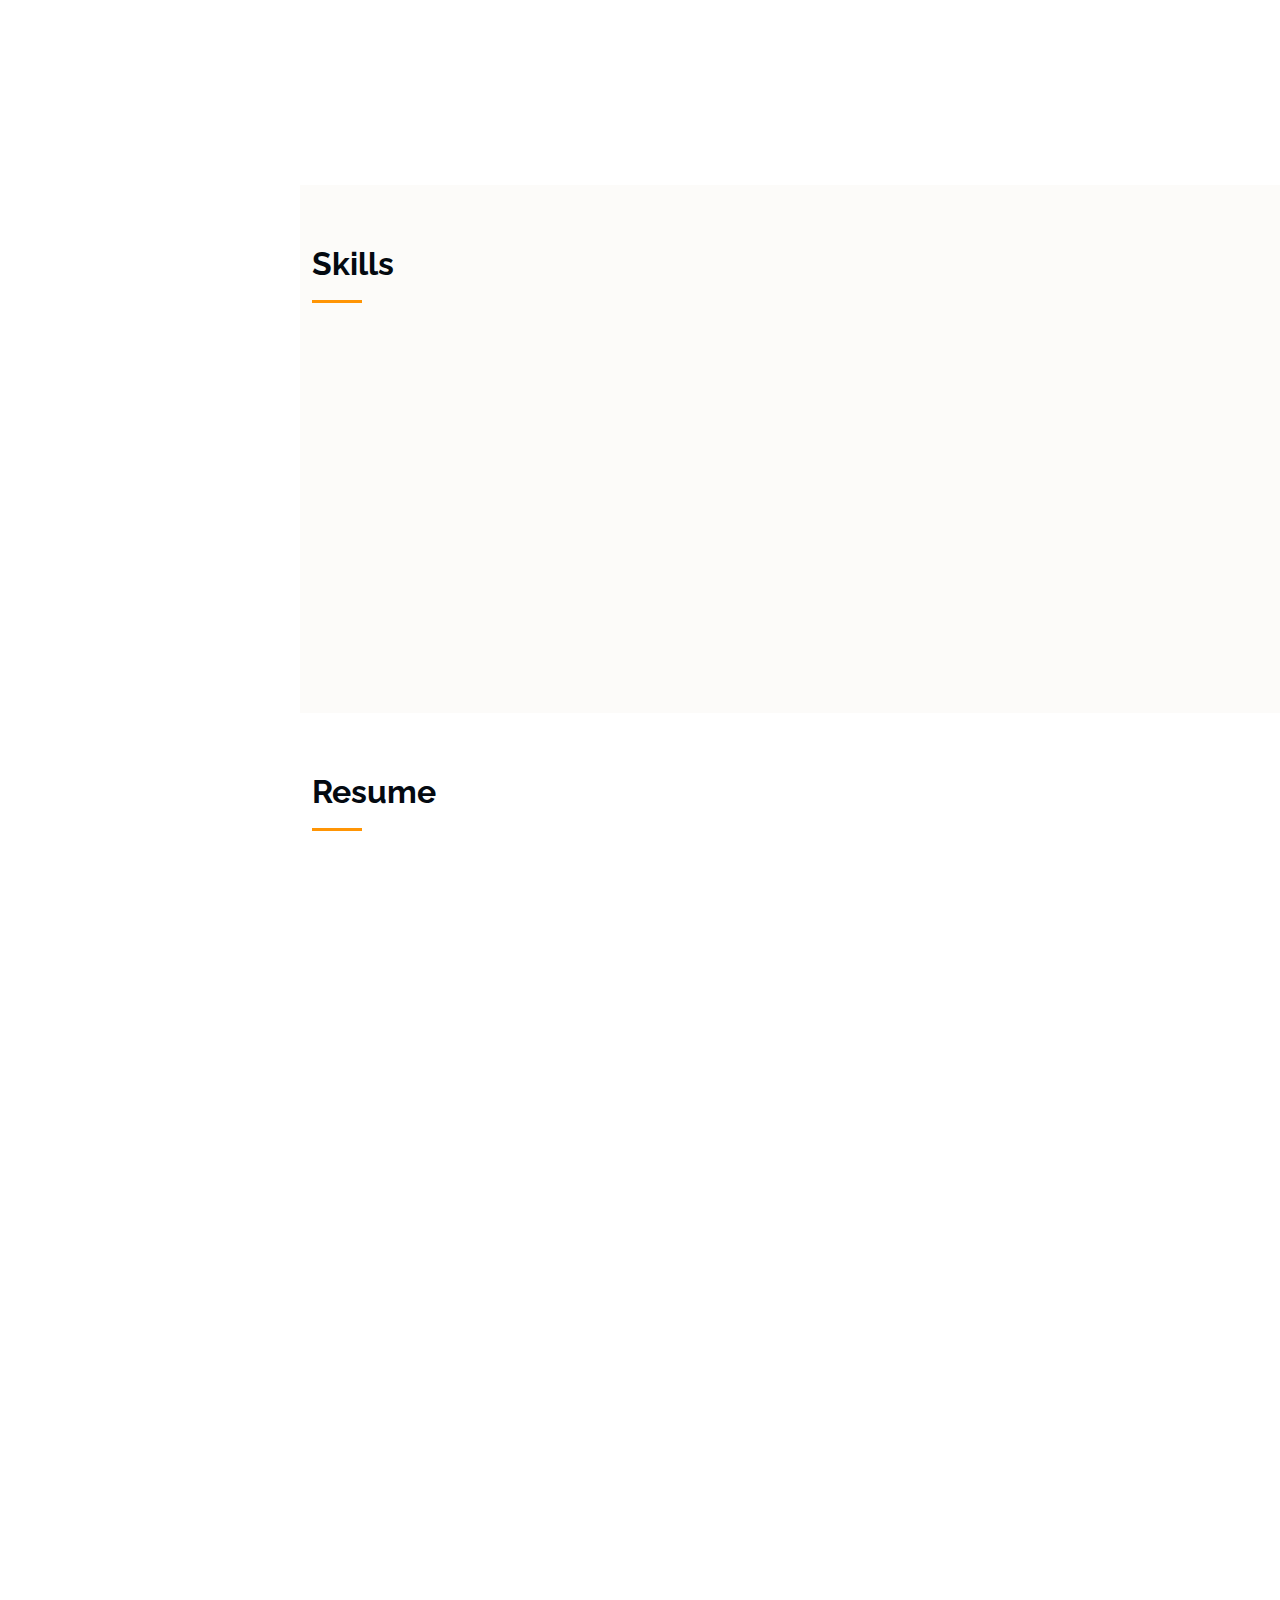
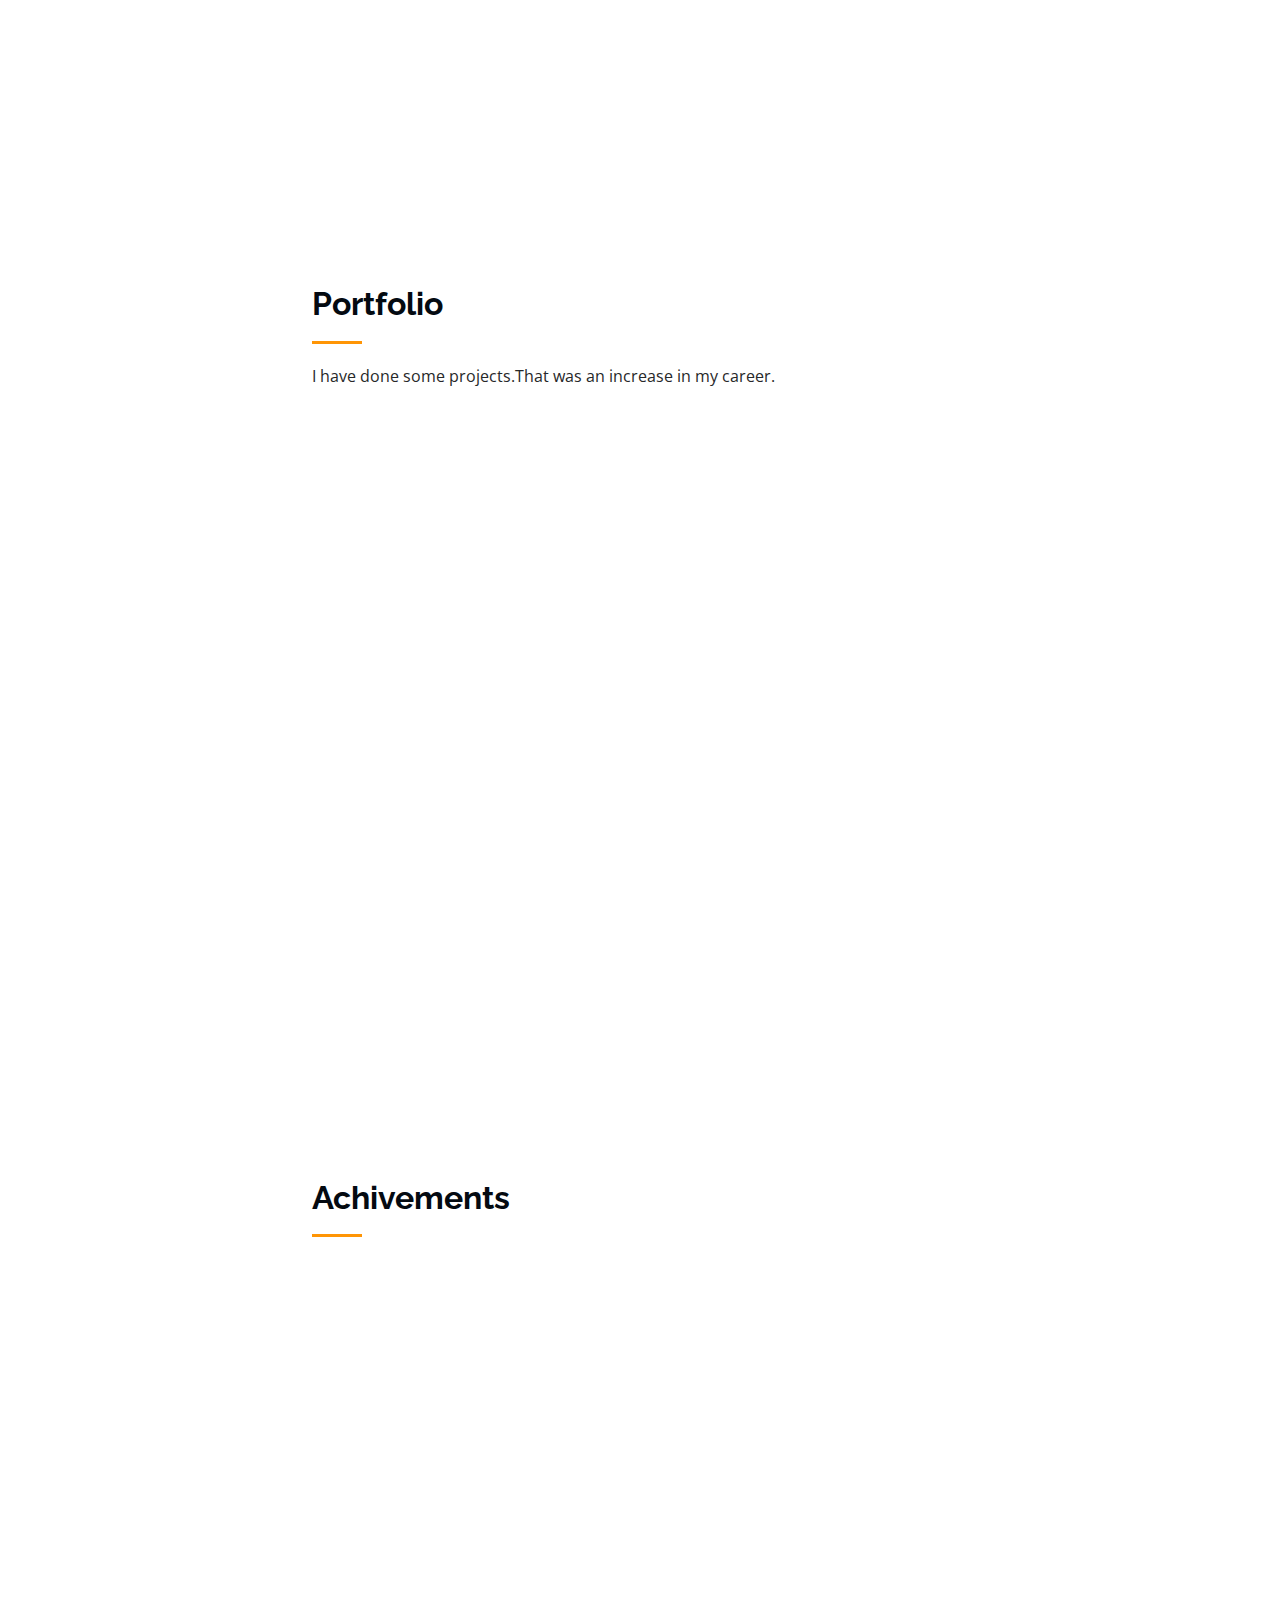
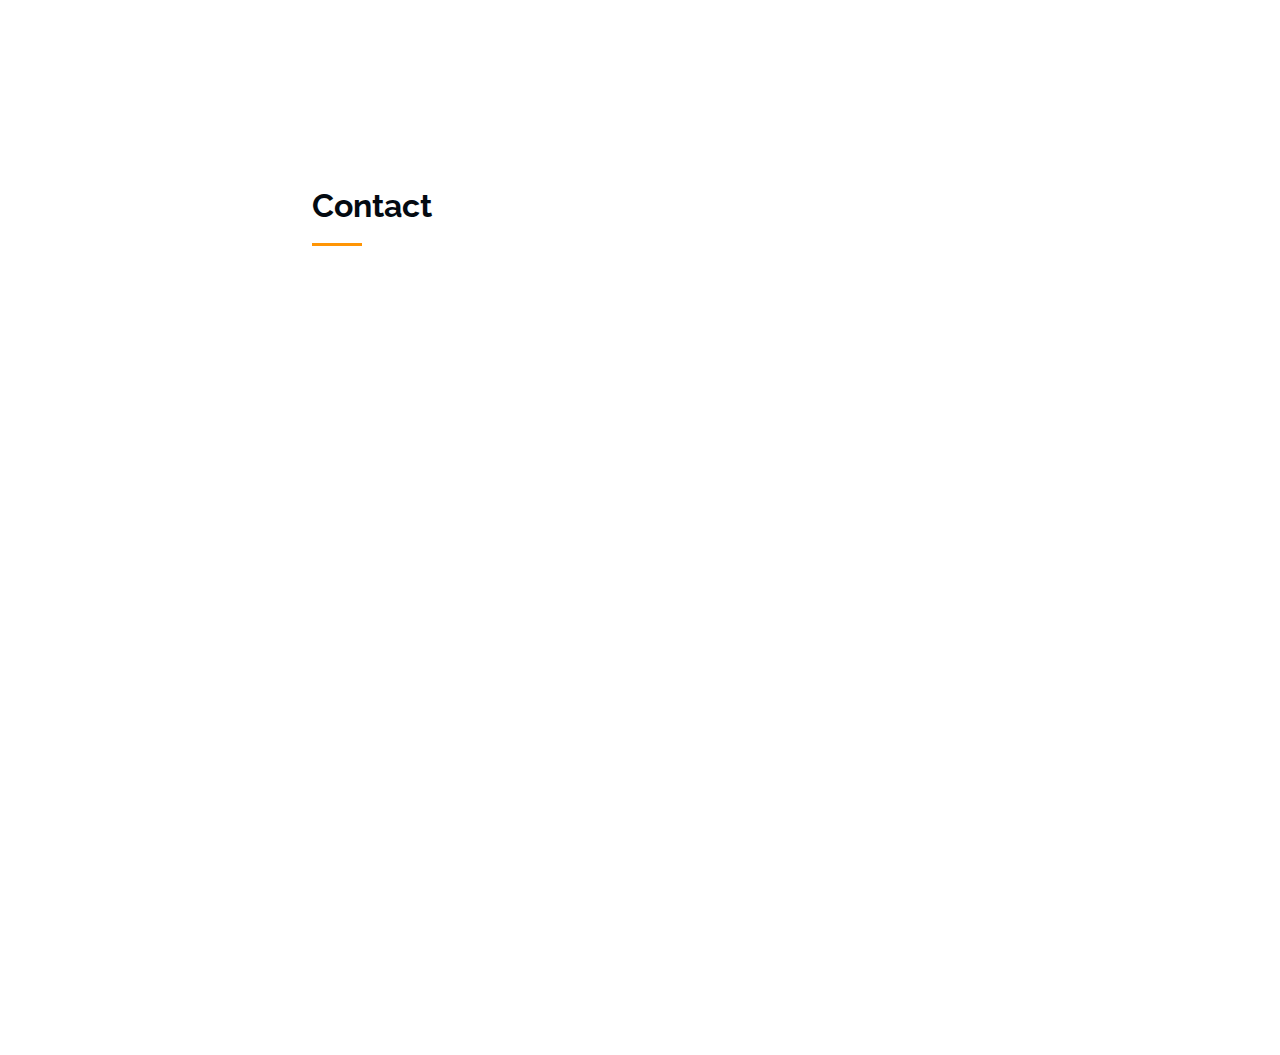
==== commit 2e9f02bf: "bug fix" ====
--- a/index.html
+++ b/index.html
@@ -1,602 +1,537 @@
 <!DOCTYPE html>
 <html lang="en">
-  <head>
-    <meta charset="utf-8" />
-    <meta content="width=device-width, initial-scale=1.0" name="viewport" />
-
-    <title>Amil Ramesh Rubasinghe</title>
-    <meta content="" name="description" />
-    <meta content="" name="keywords" />
-
-    <!-- Favicons -->
-    <link href="assets/img/favicon.png" rel="icon" />
-    <link href="assets/img/apple-touch-icon.png" rel="apple-touch-icon" />
-
-    <!-- Google Fonts -->
-    <link
-      href="https://fonts.googleapis.com/css?family=Open+Sans:300,300i,400,400i,600,600i,700,700i|Raleway:300,300i,400,400i,500,500i,600,600i,700,700i|Poppins:300,300i,400,400i,500,500i,600,600i,700,700i"
-      rel="stylesheet"
-    />
-
-    <!-- Vendor CSS Files -->
-    <link href="assets/vendor/aos/aos.css" rel="stylesheet" />
-    <link
-      href="assets/vendor/bootstrap/css/bootstrap.min.css"
-      rel="stylesheet"
-    />
-    <link
-      href="assets/vendor/bootstrap-icons/bootstrap-icons.css"
-      rel="stylesheet"
-    />
-    <link href="assets/vendor/boxicons/css/boxicons.min.css" rel="stylesheet" />
-    <link
-      href="assets/vendor/glightbox/css/glightbox.min.css"
-      rel="stylesheet"
-    />
-    <link href="assets/vendor/swiper/swiper-bundle.min.css" rel="stylesheet" />
-
-    <!-- Template Main CSS File -->
-    <link href="assets/css/style.css" rel="stylesheet" />
-  </head>
-
-  <body>
-    <!-- ======= Mobile nav toggle button ======= -->
-    <i class="bi bi-list mobile-nav-toggle d-xl-none"></i>
-
-    <!-- ======= Header ======= -->
-    <header id="header">
-      <div class="d-flex flex-column">
-        <div class="profile">
-          <img
-            src="assets/img/profile-img.jpg"
-            alt=""
-            class="img-fluid rounded-circle"
-          />
-          <h1 class="text-light">
-            <a href="index.html"
-              >Amil Ramesh <br />
-              Rubasinghe</a
-            >
-          </h1>
-          <div class="social-links mt-3 text-center">
-            <a
-              href="https://github.com/AmilRubasinghe"
-              target="_blank"
-              class="facebook"
-              ><i class="bx bxl-github"></i
-            ></a>
-            <a
-              href="https://gitlab.com/amilrubasinghe"
-              target="_blank"
-              class="instagram"
-              ><i class="bx bxl-gitlab"></i
-            ></a>
-            <a
-              href="https://amilrubasinghe.medium.com"
-              target="_blank"
-              class="google-plus"
-              ><i class="bx bxl-medium"></i
-            ></a>
-            <a
-              href="https://www.linkedin.com/in/amil-ramesh-rubasinghe"
-              target="_blank"
-              class="linkedin"
-              ><i class="bx bxl-linkedin"></i
-            ></a>
-          </div>
-        </div>
-
-        <nav id="navbar" class="nav-menu navbar">
-          <ul>
-            <li>
-              <a href="#hero" class="nav-link scrollto active"
-                ><i class="bx bx-home"></i> <span>Home</span></a
-              >
-            </li>
-            <li>
-              <a href="#about" class="nav-link scrollto"
-                ><i class="bx bx-user"></i> <span>About</span></a
-              >
-            </li>
-            <li>
-              <a href="#resume" class="nav-link scrollto"
-                ><i class="bx bx-file-blank"></i> <span>Resume</span></a
-              >
-            </li>
-            <li>
-              <a href="#portfolio" class="nav-link scrollto"
-                ><i class="bx bx-book-content"></i> <span>Portfolio</span></a
-              >
-            </li>
-            <li>
-              <a href="#services" class="nav-link scrollto"
-                ><i class="bx bx-server"></i> <span>Achivement</span></a
-              >
-            </li>
-            <li>
-              <a href="#contact" class="nav-link scrollto"
-                ><i class="bx bx-envelope"></i> <span>Contact</span></a
-              >
-            </li>
-            <li>
-              <a
-                href="assets/img/ramesh.pdf"
-                target="_blank"
-                download="w3logo"
-                class="nav-link scrollto"
-              >
-                <i class="bi bi-file-arrow-down"></i>
-                <span>Download CV</span></a
-              >
-            </li>
-          </ul>
-        </nav>
-        <!-- .nav-menu -->
+
+<head>
+  <meta charset="utf-8" />
+  <meta content="width=device-width, initial-scale=1.0" name="viewport" />
+
+  <title>Amil Ramesh Rubasinghe</title>
+  <meta content="" name="description" />
+  <meta content="" name="keywords" />
+
+  <!-- Favicons -->
+  <link href="assets/img/favicon.png" rel="icon" />
+  <link href="assets/img/apple-touch-icon.png" rel="apple-touch-icon" />
+
+  <!-- Google Fonts -->
+  <link
+    href="https://fonts.googleapis.com/css?family=Open+Sans:300,300i,400,400i,600,600i,700,700i|Raleway:300,300i,400,400i,500,500i,600,600i,700,700i|Poppins:300,300i,400,400i,500,500i,600,600i,700,700i"
+    rel="stylesheet" />
+
+  <!-- Vendor CSS Files -->
+  <link href="assets/vendor/aos/aos.css" rel="stylesheet" />
+  <link href="assets/vendor/bootstrap/css/bootstrap.min.css" rel="stylesheet" />
+  <link href="assets/vendor/bootstrap-icons/bootstrap-icons.css" rel="stylesheet" />
+  <link href="assets/vendor/boxicons/css/boxicons.min.css" rel="stylesheet" />
+  <link href="assets/vendor/glightbox/css/glightbox.min.css" rel="stylesheet" />
+  <link href="assets/vendor/swiper/swiper-bundle.min.css" rel="stylesheet" />
+
+  <!-- Template Main CSS File -->
+  <link href="assets/css/style.css" rel="stylesheet" />
+</head>
+
+<body>
+  <!-- ======= Mobile nav toggle button ======= -->
+  <i class="bi bi-list mobile-nav-toggle d-xl-none"></i>
+
+  <!-- ======= Header ======= -->
+  <header id="header">
+    <div class="d-flex flex-column">
+      <div class="profile">
+        <img src="assets/img/profile-img.jpg" alt="" class="img-fluid rounded-circle" />
+        <h1 class="text-light">
+          <a href="index.html">Amil Ramesh <br />
+            Rubasinghe</a>
+        </h1>
+        <div class="social-links mt-3 text-center">
+          <a href="https://github.com/AmilRubasinghe" target="_blank" class="facebook"><i class="bx bxl-github"></i></a>
+          <a href="https://gitlab.com/amilrubasinghe" target="_blank" class="instagram"><i
+              class="bx bxl-gitlab"></i></a>
+          <a href="https://amilrubasinghe.medium.com" target="_blank" class="google-plus"><i
+              class="bx bxl-medium"></i></a>
+          <a href="https://www.linkedin.com/in/amil-ramesh-rubasinghe" target="_blank" class="linkedin"><i
+              class="bx bxl-linkedin"></i></a>
+        </div>
       </div>
-    </header>
-    <!-- End Header -->
-
-    <!-- ======= Hero Section ======= -->
-    <section
-      id="hero"
-      class="d-flex flex-column justify-content-center align-items-center"
-    >
-      <div class="hero-container" data-aos="fade-in">
-        <h1>Amil Ramesh</h1>
-        <p>
-          I'm
-          <span
-            class="typed"
-            data-typed-items="Frontend Developer, Mobile Developer, Designer"
-          ></span>
-        </p>
+
+      <nav id="navbar" class="nav-menu navbar">
+        <ul>
+          <li>
+            <a href="#hero" class="nav-link scrollto active"><i class="bx bx-home"></i> <span>Home</span></a>
+          </li>
+          <li>
+            <a href="#about" class="nav-link scrollto"><i class="bx bx-user"></i> <span>About</span></a>
+          </li>
+          <li>
+            <a href="#resume" class="nav-link scrollto"><i class="bx bx-file-blank"></i> <span>Resume</span></a>
+          </li>
+          <li>
+            <a href="#projects" class="nav-link scrollto"><i class="bx bx-book-content"></i> <span>Projects</span></a>
+          </li>
+          <li>
+            <a href="#services" class="nav-link scrollto"><i class="bx bx-server"></i> <span>Achivement</span></a>
+          </li>
+          <li>
+            <a href="#contact" class="nav-link scrollto"><i class="bx bx-envelope"></i> <span>Contact</span></a>
+          </li>
+          <li>
+            <a href="assets/img/ramesh.pdf" target="_blank" download="w3logo" class="nav-link scrollto">
+              <i class="bi bi-file-arrow-down"></i>
+              <span>Download CV</span></a>
+          </li>
+        </ul>
+      </nav>
+      <!-- .nav-menu -->
+    </div>
+  </header>
+  <!-- End Header -->
+
+  <!-- ======= Hero Section ======= -->
+  <section id="hero" class="d-flex flex-column justify-content-center align-items-center">
+    <div class="hero-container" data-aos="fade-in">
+      <h1>Amil Ramesh</h1>
+      <p>
+        I'm
+        <span class="typed" data-typed-items="Frontend Developer, Mobile Developer, Designer"></span>
+      </p>
+    </div>
+  </section>
+  <!-- End Hero -->
+
+  <main id="main">
+    <!-- ======= Facts Section ======= -->
+    <section id="facts" class="facts">
+      <div class="container">
+        <div class="row no-gutters">
+          <div class="col-lg-3 col-md-6 d-md-flex align-items-md-stretch" data-aos="fade-up" data-aos-delay="50">
+            <div class="count-box">
+              <i class="bi bi-journal-richtext"></i>
+
+              <p>
+                <strong data-purecounter-start="0" data-purecounter-end="7" data-purecounter-duration="1"
+                  class="purecounter"></strong>
+                &nbsp; Projects Completed
+              </p>
+            </div>
+          </div>
+
+          <div class="col-lg-3 col-md-6 d-md-flex align-items-md-stretch" data-aos="fade-up" data-aos-delay="100">
+            <div class="count-box">
+              <i class="bi bi-award"></i>
+
+              <p>
+                <strong data-purecounter-start="0" data-purecounter-end="6" data-purecounter-duration="1"
+                  class="purecounter"></strong>
+                &nbsp;Honors & Awards
+              </p>
+            </div>
+          </div>
+
+          <div class="col-lg-3 col-md-6 d-md-flex align-items-md-stretch" data-aos="fade-up" data-aos-delay="200">
+            <div class="count-box">
+              <i class="bi bi-file-earmark-code"></i>
+
+              <p>
+                <strong data-purecounter-start="0" data-purecounter-end="4" data-purecounter-duration="1"
+                  class="purecounter"></strong>
+                &nbsp;Languages
+              </p>
+            </div>
+          </div>
+
+          <div class="col-lg-3 col-md-6 d-md-flex align-items-md-stretch" data-aos="fade-up" data-aos-delay="300">
+            <div class="count-box">
+              <i class="bi bi-person-badge"></i>
+              <p>
+                <strong data-purecounter-start="0" data-purecounter-end="2" data-purecounter-duration="1"
+                  class="purecounter"></strong>
+                &nbsp; Year Experianced
+              </p>
+            </div>
+          </div>
+        </div>
       </div>
     </section>
-    <!-- End Hero -->
-
-    <main id="main">
-      <!-- ======= Facts Section ======= -->
-      <section id="facts" class="facts">
-        <div class="container">
-          <div class="row no-gutters">
-            <div
-              class="col-lg-3 col-md-6 d-md-flex align-items-md-stretch"
-              data-aos="fade-up"
-              data-aos-delay="50"
-            >
-              <div class="count-box">
-                <i class="bi bi-journal-richtext"></i>
-
-                <p>
-                  <strong
-                    data-purecounter-start="0"
-                    data-purecounter-end="7"
-                    data-purecounter-duration="1"
-                    class="purecounter"
-                  ></strong>
-                  &nbsp; Projects Completed
-                </p>
-              </div>
-            </div>
-
-            <div
-              class="col-lg-3 col-md-6 d-md-flex align-items-md-stretch"
-              data-aos="fade-up"
-              data-aos-delay="100"
-            >
-              <div class="count-box">
-                <i class="bi bi-award"></i>
-
-                <p>
-                  <strong
-                    data-purecounter-start="0"
-                    data-purecounter-end="6"
-                    data-purecounter-duration="1"
-                    class="purecounter"
-                  ></strong>
-                  &nbsp;Honors & Awards
-                </p>
-              </div>
-            </div>
-
-            <div
-              class="col-lg-3 col-md-6 d-md-flex align-items-md-stretch"
-              data-aos="fade-up"
-              data-aos-delay="200"
-            >
-              <div class="count-box">
-                <i class="bi bi-file-earmark-code"></i>
-
-                <p>
-                  <strong
-                    data-purecounter-start="0"
-                    data-purecounter-end="4"
-                    data-purecounter-duration="1"
-                    class="purecounter"
-                  ></strong>
-                  &nbsp;Languages
-                </p>
-              </div>
-            </div>
-
-            <div
-              class="col-lg-3 col-md-6 d-md-flex align-items-md-stretch"
-              data-aos="fade-up"
-              data-aos-delay="300"
-            >
-              <div class="count-box">
-                <i class="bi bi-person-badge"></i>
-                <p>
-                  <strong
-                    data-purecounter-start="0"
-                    data-purecounter-end="2"
-                    data-purecounter-duration="1"
-                    class="purecounter"
-                  ></strong>
-                  &nbsp; Year Experianced
-                </p>
-              </div>
-            </div>
-          </div>
-        </div>
-      </section>
-      <!-- End Facts Section -->
-      <!-- ======= About Section ======= -->
-      <section id="about" class="about">
-        <div class="container">
-          <div class="section-title">
-            <h2>About</h2>
-            <p>
-              I am a passionate, motivated, and committed undergraduate with
-              leadership skills and quick adaptability skills which aids to
-              dedicate myself to work exceptionally in new environment, intend
-              to successfully gain exposure for career growth in the field of
-              software engineering.
-            </p>
-          </div>
-
-          <div class="row">
-            <div class="col-lg-4" data-aos="fade-right">
-              <img src="assets/img/profile-img2.jpg" class="img-fluid" alt="" />
-            </div>
-            <div class="col-lg-8 pt-4 pt-lg-0 content" data-aos="fade-left">
-              <h3>Mobile Developer &amp; Web Developer.</h3>
-              <br />
-              <br />
-              <div class="row">
-                <div class="col-lg-6">
-                  <ul>
-                    <li>
-                      <i class="bi bi-chevron-right text-warning"></i>
-                      <strong>Birthday:</strong> <span>26 June 1996</span>
-                    </li>
-                    <li>
-                      <i class="bi bi-chevron-right text-warning"></i>
-                      <strong>Website:</strong> <span>www.example.com</span>
-                    </li>
-                    <li>
-                      <i class="bi bi-chevron-right text-warning"></i>
-                      <strong>Mobile No:</strong> <span>+9470 2132105</span>
-                    </li>
-                  </ul>
-                </div>
-                <div class="col-lg-6">
-                  <ul>
-                    <li>
-                      <i class="bi bi-chevron-right text-warning"></i>
-                      <strong>Age:</strong> <span>26</span>
-                    </li>
-                    <li>
-                      <i class="bi bi-chevron-right text-warning"></i>
-                      <strong>Degree:</strong>
-                      <span>BSc(Hons.) in Information Technology</span>
-                    </li>
-                    <li>
-                      <i class="bi bi-chevron-right text-warning"></i>
-                      <strong>Email:</strong>
-                      <span>amilrubasinghe@gmail.com</span>
-                    </li>
-                  </ul>
-                </div>
-                <div class="col-lg-12">
-                  <ul>
-                    <li>
-                      <i class="bi bi-chevron-right text-warning"></i>
-                      <strong>Address:</strong>
-                      <span
-                        >Amarasekara watta, Lalpe, karathota, Hakmana,
-                        Matara</span
-                      >
-                    </li>
-                  </ul>
-                </div>
-              </div>
-              <br />
-              <div class="row no-gutters">
-                <div
-                  class="col-lg-4 col-md-4 d-md-flex align-items-md-stretch"
-                  data-aos="fade-up"
-                >
-                  <div class="count-box">
-                    <div class="icon"><i class="bi bi-signpost-2"></i></div>
-                    <p>Travel</p>
-                  </div>
-                </div>
-                <div
-                  class="col-lg-4 col-md-4 d-md-flex align-items-md-stretch"
-                  data-aos="fade-up"
-                >
-                  <div class="count-box">
-                    <div class="icon"><i class="bi bi-code-slash"></i></div>
-                    <p>programmer</p>
-                  </div>
-                </div>
-                <div
-                  class="col-lg-4 col-md-4 d-md-flex align-items-md-stretch"
-                  data-aos="fade-up"
-                >
-                  <div class="count-box">
-                    <div class="icon"><i class="bi bi-suit-heart"></i></div>
-                    <p>Sports</p>
-                  </div>
-                </div>
-              </div>
-            </div>
-          </div>
-        </div>
-      </section>
-      <!-- End About Section -->
-
-      <!-- ======= Skills Section ======= -->
-      <section id="skills" class="skills section-bg">
-        <div class="container">
-          <div class="section-title">
-            <h2>Skills</h2>
-            <p>
-              Magnam dolores commodi suscipit. Necessitatibus eius consequatur
-              ex aliquid fuga eum quidem. Sit sint consectetur velit. Quisquam
-              quos quisquam cupiditate. Et nemo qui impedit suscipit alias ea.
-              Quia fugiat sit in iste officiis commodi quidem hic quas.
-            </p>
-          </div>
-
-          <div class="row skills-content">
-            <div class="col-lg-6" data-aos="fade-up">
-              <div class="progress">
-                <span class="skill">HTML <i class="val">80%</i></span>
-                <div class="progress-bar-wrap">
-                  <div
-                    class="progress-bar"
-                    role="progressbar"
-                    aria-valuenow="80"
-                    aria-valuemin="0"
-                    aria-valuemax="100"
-                  ></div>
-                </div>
-              </div>
-
-              <div class="progress">
-                <span class="skill">CSS <i class="val">80%</i></span>
-                <div class="progress-bar-wrap">
-                  <div
-                    class="progress-bar"
-                    role="progressbar"
-                    aria-valuenow="80"
-                    aria-valuemin="0"
-                    aria-valuemax="100"
-                  ></div>
-                </div>
-              </div>
-
-              <div class="progress">
-                <span class="skill">JavaScript <i class="val">75%</i></span>
-                <div class="progress-bar-wrap">
-                  <div
-                    class="progress-bar"
-                    role="progressbar"
-                    aria-valuenow="75"
-                    aria-valuemin="0"
-                    aria-valuemax="100"
-                  ></div>
-                </div>
-              </div>
-              <div class="progress">
-                <span class="skill">Flutter <i class="val">65%</i></span>
-                <div class="progress-bar-wrap">
-                  <div
-                    class="progress-bar"
-                    role="progressbar"
-                    aria-valuenow="65"
-                    aria-valuemin="0"
-                    aria-valuemax="100"
-                  ></div>
-                </div>
-              </div>
-              <div class="progress">
-                <span class="skill">Java <i class="val">70%</i></span>
-                <div class="progress-bar-wrap">
-                  <div
-                    class="progress-bar"
-                    role="progressbar"
-                    aria-valuenow="70"
-                    aria-valuemin="0"
-                    aria-valuemax="100"
-                  ></div>
-                </div>
-              </div>
-            </div>
-
-            <div class="col-lg-6" data-aos="fade-up" data-aos-delay="100">
-              <div class="progress">
-                <span class="skill">Laravel <i class="val">60%</i></span>
-                <div class="progress-bar-wrap">
-                  <div
-                    class="progress-bar"
-                    role="progressbar"
-                    aria-valuenow="60"
-                    aria-valuemin="0"
-                    aria-valuemax="100"
-                  ></div>
-                </div>
-              </div>
-
-              <div class="progress">
-                <span class="skill">VueJs <i class="val">75%</i></span>
-                <div class="progress-bar-wrap">
-                  <div
-                    class="progress-bar"
-                    role="progressbar"
-                    aria-valuenow="75"
-                    aria-valuemin="0"
-                    aria-valuemax="100"
-                  ></div>
-                </div>
-              </div>
-
-              <div class="progress">
-                <span class="skill">NuxtJs <i class="val">85%</i></span>
-                <div class="progress-bar-wrap">
-                  <div
-                    class="progress-bar"
-                    role="progressbar"
-                    aria-valuenow="85"
-                    aria-valuemin="0"
-                    aria-valuemax="100"
-                  ></div>
-                </div>
-              </div>
-
-              <div class="progress">
-                <span class="skill">C <i class="val">85%</i></span>
-                <div class="progress-bar-wrap">
-                  <div
-                    class="progress-bar"
-                    role="progressbar"
-                    aria-valuenow="85"
-                    aria-valuemin="0"
-                    aria-valuemax="100"
-                  ></div>
-                </div>
-              </div>
-              <div class="progress">
-                <span class="skill">Python <i class="val">65%</i></span>
-                <div class="progress-bar-wrap">
-                  <div
-                    class="progress-bar"
-                    role="progressbar"
-                    aria-valuenow="65"
-                    aria-valuemin="0"
-                    aria-valuemax="100"
-                  ></div>
-                </div>
-              </div>
-            </div>
-          </div>
-        </div>
-      </section>
-      <!-- End Skills Section -->
-
-      <!-- ======= Resume Section ======= -->
-      <section id="resume" class="resume">
-        <div class="container">
-          <div class="section-title">
-            <h2>Resume</h2>
-            <!-- <p>
+    <!-- End Facts Section -->
+    <!-- ======= About Section ======= -->
+    <section id="about" class="about">
+      <div class="container">
+        <div class="section-title">
+          <h2>About</h2>
+          <p>
+            I am a passionate, motivated, and committed undergraduate with
+            leadership skills and quick adaptability skills which aids to
+            dedicate myself to work exceptionally in new environment, intend
+            to successfully gain exposure for career growth in the field of
+            software engineering.
+          </p>
+        </div>
+
+        <div class="row">
+          <div class="col-lg-4" data-aos="fade-right">
+            <img src="assets/img/profile-img2.jpg" class="img-fluid" alt="" />
+          </div>
+          <div class="col-lg-8 pt-4 pt-lg-0 content" data-aos="fade-left">
+            <h3>Mobile Developer &amp; Web Developer.</h3>
+            <br />
+            <br />
+            <div class="row">
+              <div class="col-lg-6">
+                <ul>
+                  <li>
+                    <i class="bi bi-chevron-right text-warning"></i>
+                    <strong>Birthday:</strong> <span>26 June 1996</span>
+                  </li>
+                  <li>
+                    <i class="bi bi-chevron-right text-warning"></i>
+                    <strong>Website:</strong> <span>www.example.com</span>
+                  </li>
+                  <li>
+                    <i class="bi bi-chevron-right text-warning"></i>
+                    <strong>Mobile No:</strong> <span>(+94)70 2132105</span>
+                  </li>
+                </ul>
+              </div>
+              <div class="col-lg-6">
+                <ul>
+                  <li>
+                    <i class="bi bi-chevron-right text-warning"></i>
+                    <strong>Age:</strong> <span>26</span>
+                  </li>
+                  <li>
+                    <i class="bi bi-chevron-right text-warning"></i>
+                    <strong>Degree:</strong>
+                    <span>BSc (Hons.) in Information Technology</span>
+                  </li>
+                  <li>
+                    <i class="bi bi-chevron-right text-warning"></i>
+                    <strong>Email:</strong>
+                    <span>amilrubasinghe@gmail.com</span>
+                  </li>
+                </ul>
+              </div>
+              <div class="col-lg-12">
+                <ul>
+                  <li>
+                    <i class="bi bi-chevron-right text-warning"></i>
+                    <strong>Address:</strong>
+                    <span>Amarasekara watta, Lalpe, karathota, Hakmana,
+                      Matara</span>
+                  </li>
+                </ul>
+              </div>
+            </div>
+            <br />
+            <div class="row no-gutters">
+              <div class="col-lg-4 col-md-4 d-md-flex align-items-md-stretch" data-aos="fade-up">
+                <div class="count-box">
+                  <div class="icon"><i class="bi bi-signpost-2"></i></div>
+                  <p>Travel</p>
+                </div>
+              </div>
+              <div class="col-lg-4 col-md-4 d-md-flex align-items-md-stretch" data-aos="fade-up">
+                <div class="count-box">
+                  <div class="icon"><i class="bi bi-code-slash"></i></div>
+                  <p>programmer</p>
+                </div>
+              </div>
+              <div class="col-lg-4 col-md-4 d-md-flex align-items-md-stretch" data-aos="fade-up">
+                <div class="count-box">
+                  <div class="icon"><i class="bi bi-suit-heart"></i></div>
+                  <p>Sports</p>
+                </div>
+              </div>
+            </div>
+          </div>
+        </div>
+      </div>
+    </section>
+    <!-- End About Section -->
+
+    <!-- ======= Skills Section ======= -->
+    <section id="skills" class="skills section-bg">
+      <div class="container">
+        <div class="section-title">
+          <h2>Skills</h2>
+          <!-- <p>
+            Magnam dolores commodi suscipit. Necessitatibus eius consequatur
+            ex aliquid fuga eum quidem. Sit sint consectetur velit. Quisquam
+            quos quisquam cupiditate. Et nemo qui impedit suscipit alias ea.
+            Quia fugiat sit in iste officiis commodi quidem hic quas.
+          </p> -->
+        </div>
+
+        <div class="row skills-content">
+          <div class="col-lg-6" data-aos="fade-up">
+            <div class="progress">
+              <span class="skill">HTML <i class="val">80%</i></span>
+              <div class="progress-bar-wrap">
+                <div class="progress-bar" role="progressbar" aria-valuenow="80" aria-valuemin="0" aria-valuemax="100">
+                </div>
+              </div>
+            </div>
+
+            <div class="progress">
+              <span class="skill">CSS <i class="val">80%</i></span>
+              <div class="progress-bar-wrap">
+                <div class="progress-bar" role="progressbar" aria-valuenow="80" aria-valuemin="0" aria-valuemax="100">
+                </div>
+              </div>
+            </div>
+
+            <div class="progress">
+              <span class="skill">JavaScript <i class="val">75%</i></span>
+              <div class="progress-bar-wrap">
+                <div class="progress-bar" role="progressbar" aria-valuenow="75" aria-valuemin="0" aria-valuemax="100">
+                </div>
+              </div>
+            </div>
+            <div class="progress">
+              <span class="skill">Flutter <i class="val">65%</i></span>
+              <div class="progress-bar-wrap">
+                <div class="progress-bar" role="progressbar" aria-valuenow="65" aria-valuemin="0" aria-valuemax="100">
+                </div>
+              </div>
+            </div>
+            <div class="progress">
+              <span class="skill">Java <i class="val">70%</i></span>
+              <div class="progress-bar-wrap">
+                <div class="progress-bar" role="progressbar" aria-valuenow="70" aria-valuemin="0" aria-valuemax="100">
+                </div>
+              </div>
+            </div>
+          </div>
+
+          <div class="col-lg-6" data-aos="fade-up" data-aos-delay="100">
+            <div class="progress">
+              <span class="skill">Laravel <i class="val">60%</i></span>
+              <div class="progress-bar-wrap">
+                <div class="progress-bar" role="progressbar" aria-valuenow="60" aria-valuemin="0" aria-valuemax="100">
+                </div>
+              </div>
+            </div>
+
+            <div class="progress">
+              <span class="skill">VueJs <i class="val">75%</i></span>
+              <div class="progress-bar-wrap">
+                <div class="progress-bar" role="progressbar" aria-valuenow="75" aria-valuemin="0" aria-valuemax="100">
+                </div>
+              </div>
+            </div>
+
+            <div class="progress">
+              <span class="skill">NuxtJs <i class="val">85%</i></span>
+              <div class="progress-bar-wrap">
+                <div class="progress-bar" role="progressbar" aria-valuenow="85" aria-valuemin="0" aria-valuemax="100">
+                </div>
+              </div>
+            </div>
+
+            <div class="progress">
+              <span class="skill">C <i class="val">85%</i></span>
+              <div class="progress-bar-wrap">
+                <div class="progress-bar" role="progressbar" aria-valuenow="85" aria-valuemin="0" aria-valuemax="100">
+                </div>
+              </div>
+            </div>
+            <div class="progress">
+              <span class="skill">Python <i class="val">65%</i></span>
+              <div class="progress-bar-wrap">
+                <div class="progress-bar" role="progressbar" aria-valuenow="65" aria-valuemin="0" aria-valuemax="100">
+                </div>
+              </div>
+            </div>
+          </div>
+        </div>
+      </div>
+    </section>
+    <!-- End Skills Section -->
+
+    <!-- ======= Resume Section ======= -->
+    <section id="resume" class="resume">
+      <div class="container">
+        <div class="section-title">
+          <h2>Resume</h2>
+          <!-- <p>
               Magnam dolores commodi suscipit. Necessitatibus eius consequatur
               ex aliquid fuga eum quidem. Sit sint consectetur velit. Quisquam
               quos quisquam cupiditate. Et nemo qui impedit suscipit alias ea.
               Quia fugiat sit in iste officiis commodi quidem hic quas.
             </p> -->
-          </div>
-
-          <div class="row">
-            <div class="col-lg-6" data-aos="fade-up">
-              <h3 class="resume-title">Education</h3>
-              <div class="resume-item">
-                <h4>BSc (Hons.) in Information Technology</h4>
-                <h5>2017 - Presant</h5>
-                <p>
-                  <em
-                    >University of Moratuwa in Faculty of information
-                    technology</em
-                  >
-                </p>
-                <p>
-                  I am a final year undergratuate in faculty of Information
-                  technology university of Moratuwa.
-                </p>
-              </div>
-              <div class="resume-item">
-                <h4>GCE(A/L) in Physical Science Stream</h4>
-                <h5>2013 - 2016</h5>
-                <p><em>Rahula college, Matara</em></p>
-                <p>
-                  I passed the GCE(A/L) in Maths streem in 2016.
-                  <br />Physics : B <br />
-                  Chemistry : B <br />
-                  Mathematics : A
-                </p>
-              </div>
-              <div class="resume-item">
-                <h4>GCE Ordinary Level</h4>
-                <h5>2006 - 2012</h5>
-                <p><em>Puhulwella central college, Matara</em></p>
-                <p>I passed the GCE(O/L) in 2012 with 8 A's and 1 C .</p>
-              </div>
-              <h3 class="resume-title">Volunteer Work</h3>
-              <div class="resume-item pb-0">
-                <h4>MERCORN 2019</h4>
-                <p>
-                  <em>IEEE Student Branch University of Moratuwa</em>
-                </p>
-                <ul>
-                  <li>Organizing Committee Member</li>
-                  <li>Organized by the ERU of University of Moratuwa</li>
-                </ul>
-              </div>
-            </div>
-            <div class="col-lg-6" data-aos="fade-up" data-aos-delay="100">
-              <h3 class="resume-title">Professional Experience</h3>
-              <div class="resume-item">
-                <h4>Software Engineer I</h4>
-                <h5>2021 Jan - Present</h5>
-                <p><em>Arimac Lanka (PVT) Ltd</em></p>
-                <ul>
-                  <li>
-                    I have worked at Arimac Lanka (PVT) Ltd in parallel to the
-                    4th year of the degree
-                  </li>
-                  <li>I have worked as a Front-end developer.</li>
-                  <li>Technology used: Nuxtjs</li>
-                  <li>
-                    Projects: People's pay dashboard second phase II, People's
-                    pay landing page, VISA Savi phase II, VISA payment panel
-                    phase I
-                  </li>
-                </ul>
-              </div>
-              <div class="resume-item">
-                <h4>Trainee Software Engineer</h4>
-                <h5>2020 - 2021</h5>
-                <p><em>Arimac Lanka (PVT) Ltd</em></p>
-                <ul>
-                  <li>I completed 6 months training period successfully</li>
-                  <li>I worked as a front-end developer</li>
-                  <li>Technology used: Nuxtjs</li>
-                  <li>
-                    Projects: People's pay dashboard phase I, Arimac pay, VISA
-                    Savi phase II, VISA payment phase I
-                  </li>
-                </ul>
-              </div>
-            </div>
-          </div>
-        </div>
-      </section>
-      <!-- End Resume Section -->
-
-      <!-- ======= Portfolio Section ======= -->
-      <section id="portfolio" class="portfolio section-bg">
+        </div>
+
+        <div class="row">
+          <div class="col-lg-6" data-aos="fade-up">
+            <h3 class="resume-title">Education</h3>
+            <div class="resume-item">
+              <h4>BSc (Hons.) in Information Technology</h4>
+              <h5>2017 - Presant</h5>
+              <p>
+                <em>University of Moratuwa in Faculty of information
+                  technology</em>
+              </p>
+              <p>
+                I am a final year undergratuate in faculty of Information
+                technology university of Moratuwa.
+              </p>
+            </div>
+            <div class="resume-item">
+              <h4>GCE(A/L) in Physical Science Stream</h4>
+              <h5>2013 - 2016</h5>
+              <p><em>Rahula college, Matara</em></p>
+              <p>
+                I passed the GCE(A/L) in Maths streem in 2016.
+                <br />Physics : B <br />
+                Chemistry : B <br />
+                Mathematics : A
+              </p>
+            </div>
+            <div class="resume-item">
+              <h4>GCE Ordinary Level</h4>
+              <h5>2006 - 2012</h5>
+              <p><em>Puhulwella central college, Matara</em></p>
+              <p>I passed the GCE(O/L) in 2012 with 8 A's and 1 C .</p>
+            </div>
+            <h3 class="resume-title">Volunteer Work</h3>
+            <div class="resume-item pb-0">
+              <h4>MERCORN 2019</h4>
+              <p>
+                <em>IEEE Student Branch University of Moratuwa</em>
+              </p>
+              <ul>
+                <li>Organizing Committee Member</li>
+                <li>Organized by the ERU of University of Moratuwa</li>
+              </ul>
+            </div>
+          </div>
+          <div class="col-lg-6" data-aos="fade-up" data-aos-delay="100">
+            <h3 class="resume-title">Professional Experience</h3>
+            <div class="resume-item">
+              <h4>Software Engineer I</h4>
+              <h5>2021 Jan - Present</h5>
+              <p><em>Arimac Lanka (PVT) Ltd</em></p>
+              <ul>
+                <li>
+                  I have worked at Arimac Lanka (PVT) Ltd in parallel to the
+                  4th year of the degree
+                </li>
+                <li>I have worked as a Front-end developer.</li>
+                <li>Technology used: Nuxtjs</li>
+                <li>
+                  Projects: People's pay dashboard second phase II, People's
+                  pay landing page, VISA Savi phase II, VISA payment panel
+                  phase I
+                </li>
+              </ul>
+            </div>
+            <div class="resume-item">
+              <h4>Trainee Software Engineer</h4>
+              <h5>2020 - 2021</h5>
+              <p><em>Arimac Lanka (PVT) Ltd</em></p>
+              <ul>
+                <li>I completed 6 months training period successfully</li>
+                <li>I worked as a front-end developer</li>
+                <li>Technology used: Nuxtjs</li>
+                <li>
+                  Projects: People's pay dashboard phase I, Arimac pay, VISA
+                  Savi phase II, VISA payment phase I
+                </li>
+              </ul>
+            </div>
+          </div>
+        </div>
+      </div>
+    </section>
+    <!-- End Resume Section -->
+    <section id="projects" class="projects">
+      <div class="container">
+        <div class="section-title">
+          <h2>Portfolio</h2>
+          <p>
+            I have done some projects.That was an increase in my career.
+          </p>
+        </div>
+
+        <div class="row">
+          <div class="col-md-6 col-lg-3 d-flex align-items-stretch mb-5 mb-lg-0"
+          data-aos="fade-up-right"
+          data-aos-delay="100"
+          >
+            <div class="icon-box">
+              <div class="icon"><i class="bx bxl-dribbble"></i></div>
+              <h4 class="title"><a >SINHALA-ENGLISH BILINGUAL SUPPORT CHATBOT</a></h4>
+              <p class="description">Sinhala-English Bilingual Support Chatbot to assist Sri Lankan people
+                during the COVID-19 pandemic situation. I have developed a dialog
+                management module.
+                <br> <br> <strong>Technology Used: </strong> <br> Rasa NLU, Rasa Core, NLP, Ontology
+              </p>
+            </div>
+          </div>
+
+          <div class="col-md-6 col-lg-3 d-flex align-items-stretch mb-5 mb-lg-0"
+          data-aos="fade-up-right"
+          data-aos-delay="200"
+          >
+            <div class="icon-box">
+              <div class="icon"><i class="bx bx-file"></i></div>
+              <h4 class="title"><a href="https://play.google.com/store/apps/details?id=com.hexacode.lagama_kade&hl=en_CA&gl=US" target="_blank">LAGAMA KADE </a></h4>
+              <p class="description">An app currently used in a business. This app has an online ordering
+                system, online payment system.
+                <br> <br><strong>
+                  Role: </strong> <br> Mobile developer
+                  <br><br>
+                <strong>Technology used: </strong> <br> Flutter
+
+               
+              </p>
+            </div>
+          </div>
+
+          <div class="col-md-6 col-lg-3 d-flex align-items-stretch mb-5 mb-lg-0"
+          data-aos="fade-up-right"
+          data-aos-delay="300"
+          >
+            <div class="icon-box">
+              <div class="icon"><i class="bx bx-tachometer"></i></div>
+              <h4 class="title"><a href="https://www.jewelpack.lk/" target="_blank">JEWEL PACK</a></h4>
+              <p class="description">This application is developed to the Jewel pack company ease of
+                their selling management. It is made for an e-commerce platform to
+                increase company revenue.
+                <br> <br><strong>
+                  Role: </strong> <br> Full stack developer
+                  <br><br>
+                  <strong> Technology used: </strong> <br> Vuejs, Laravel, MySQL
+
+               
+              </p>
+            </div>
+          </div>
+
+          <div class="col-md-6 col-lg-3 d-flex align-items-stretch mb-5 mb-lg-0"
+          data-aos="fade-up-right"
+          data-aos-delay="400"
+          >
+            <div class="icon-box">
+              <div class="icon"><i class="bx bx-world"></i></div>
+              <h4 class="title"><a>ASK ME</a></h4>
+              <p class="description">Online Question-answer platform. I develop within 24 hours</p>
+              <br> <br>
+               
+                <strong> Technology used: </strong> <br> Vuejs, Laravel, MySQL,Boostrap
+
+              
+            </div>
+          </div>
+
+        </div>
+
+      </div>
+    </section>
+    <!-- End My Services Section -->
+
+
+    <!-- ======= Portfolio Section ======= -->
+    <!-- <section id="portfolio" class="portfolio section-bg">
         <div class="container">
           <div class="section-title">
             <h2>Portfolio</h2>
@@ -608,7 +543,7 @@
           <div class="row" data-aos="fade-up">
             <div class="col-lg-12 d-flex justify-content-center">
               <ul id="portfolio-flters">
-                <!-- <li data-filter=".filter-app" class="filter-active">App</li> -->
+                <li data-filter=".filter-app" class="filter-active">App</li>
                 <li data-filter=".filter-app">App</li>
                 <li data-filter=".filter-card">Card</li>
                 <li data-filter=".filter-web">Web</li>
@@ -636,9 +571,9 @@
                     title="App 1"
                     ><i class="bx bx-plus"></i
                   ></a>
-                  <!-- <a href="portfolio-details.html" title="More Details"
+                  <a href="portfolio-details.html" title="More Details"
                     ><i class="bx bx-link"></i
-                  ></a> -->
+                  ></a>
                 </div>
               </div>
             </div>
@@ -820,101 +755,81 @@
             </div>
           </div>
         </div>
-      </section>
-      <!-- End Portfolio Section -->
-
-      <!-- ======= Services Section ======= -->
-      <section id="services" class="services">
-        <div class="container">
-          <div class="section-title">
-            <h2>Achivements</h2>
-            <!-- <p>
+      </section> -->
+    <!-- End Portfolio Section -->
+
+    <!-- ======= Services Section ======= -->
+    <section id="services" class="services">
+      <div class="container">
+        <div class="section-title">
+          <h2>Achivements</h2>
+          <!-- <p>
               Magnam dolores commodi suscipit. Necessitatibus eius consequatur
               ex aliquid fuga eum quidem. Sit sint consectetur velit. Quisquam
               quos quisquam cupiditate. Et nemo qui impedit suscipit alias ea.
               Quia fugiat sit in iste officiis commodi quidem hic quas.
             </p> -->
-          </div>
-
-          <div class="row">
-            <div class="col-lg-4 col-md-6 icon-box" data-aos="fade-up">
-              <div class="icon"><i class="bi bi-code-slash"></i></div>
-              <h4 class="title">RealHack 2.0 2019 Finalist</h4>
-              <p class="description">
-                Algorithm and coding competition organized by Students’
-                Association of University of Kelaniya
-              </p>
-            </div>
-            <div
-              class="col-lg-4 col-md-6 icon-box"
-              data-aos="fade-up"
-              data-aos-delay="100"
-            >
-              <div class="icon"><i class="bi bi-award"></i></div>
-              <h4 class="title">MoraExtreme 4.0 -2019</h4>
-              <p class="description">
-                83rd out of 300 teams.The 12 hours inter university coding
-                competition
-              </p>
-            </div>
-            <div
-              class="col-lg-4 col-md-6 icon-box"
-              data-aos="fade-up"
-              data-aos-delay="200"
-            >
-              <div class="icon"><i class="bi bi-code-square"></i></div>
-              <h4 class="title">
-                HackMoral V2.0 - 2019 10th place
-              </h4>
-              <p class="description">
-                Algorithm and coding competition organized by Faculty of
-                Information Technology.
-              </p>
-            </div>
-            <div
-              class="col-lg-4 col-md-6 icon-box"
-              data-aos="fade-up"
-              data-aos-delay="300"
-            >
-              <div class="icon"><i class="bi bi-check2-square"></i></i></div>
-              <h4 class="title">
-                FIT Code Rush -2018 15th place
-              </h4>
-              <p class="description">
-                Algorithm and coding competition organized by Faculty of
-                Information Technology INTECS society.
-              </p>
-            </div>
-            <div
-              class="col-lg-4 col-md-6 icon-box"
-              data-aos="fade-up"
-              data-aos-delay="400"
-            >
-              <div class="icon"><i class="bi bi-brightness-high"></i></div>
-              <h4 class="title">
-               Google Hash code 2019 participation
-              </h4>
-              <p class="description">Organized by Google for students</p>
-            </div>
-            <div
-              class="col-lg-4 col-md-6 icon-box"
-              data-aos="fade-up"
-              data-aos-delay="500"
-            >
-              <div class="icon"><i class="bi bi-puzzle"></i></div>
-              <h4 class="title">Roboteers 2018 participation</h4>
-              <p class="description">
-                Intra-Faculty Robotics Competition organized by University of
-                Moratuwa.
-              </p>
-            </div>
-          </div>
-        </div>
-      </section>
-      <!-- End Services Section -->
-
-      <!-- ======= Testimonials Section ======= -->
-      <!-- <section id="testimonials" class="testimonials section-bg">
+        </div>
+
+        <div class="row">
+          <div class="col-lg-4 col-md-6 icon-box" data-aos="fade-up">
+            <div class="icon"><i class="bi bi-code-slash"></i></div>
+            <h4 class="title">RealHack 2.0 2019 Finalist</h4>
+            <p class="description">
+              Algorithm and coding competition organized by Students’
+              Association of University of Kelaniya
+            </p>
+          </div>
+          <div class="col-lg-4 col-md-6 icon-box" data-aos="fade-up" data-aos-delay="100">
+            <div class="icon"><i class="bi bi-award"></i></div>
+            <h4 class="title">MoraExtreme 4.0 -2019</h4>
+            <p class="description">
+              83rd out of 300 teams.The 12 hours inter university coding
+              competition
+            </p>
+          </div>
+          <div class="col-lg-4 col-md-6 icon-box" data-aos="fade-up" data-aos-delay="200">
+            <div class="icon"><i class="bi bi-code-square"></i></div>
+            <h4 class="title">
+              HackMoral V2.0 - 2019 10th place
+            </h4>
+            <p class="description">
+              Algorithm and coding competition organized by Faculty of
+              Information Technology.
+            </p>
+          </div>
+          <div class="col-lg-4 col-md-6 icon-box" data-aos="fade-up" data-aos-delay="300">
+            <div class="icon"><i class="bi bi-check2-square"></i></i></div>
+            <h4 class="title">
+              FIT Code Rush -2018 15th place
+            </h4>
+            <p class="description">
+              Algorithm and coding competition organized by Faculty of
+              Information Technology INTECS society.
+            </p>
+          </div>
+          <div class="col-lg-4 col-md-6 icon-box" data-aos="fade-up" data-aos-delay="400">
+            <div class="icon"><i class="bi bi-brightness-high"></i></div>
+            <h4 class="title">
+              Google Hash code 2019 participation
+            </h4>
+            <p class="description">Organized by Google for students</p>
+          </div>
+          <div class="col-lg-4 col-md-6 icon-box" data-aos="fade-up" data-aos-delay="500">
+            <div class="icon"><i class="bi bi-puzzle"></i></div>
+            <h4 class="title">Roboteers 2018 participation</h4>
+            <p class="description">
+              Intra-Faculty Robotics Competition organized by University of
+              Moratuwa.
+            </p>
+          </div>
+        </div>
+      </div>
+    </section>
+    <!-- End Services Section -->
+
+    <!-- ======= Testimonials Section ======= -->
+    <!-- <section id="testimonials" class="testimonials section-bg">
         <div class="container">
           <div class="section-title">
             <h2>Testimonials</h2>
@@ -951,9 +866,9 @@
                   <h4>Ceo &amp; Founder</h4>
                 </div>
               </div> -->
-      <!-- End testimonial item -->
-
-      <!-- <div class="swiper-slide">
+    <!-- End testimonial item -->
+
+    <!-- <div class="swiper-slide">
                 <div
                   class="testimonial-item"
                   data-aos="fade-up"
@@ -976,9 +891,9 @@
                   <h4>Designer</h4>
                 </div>
               </div> -->
-      <!-- End testimonial item -->
-
-      <!-- <div class="swiper-slide">
+    <!-- End testimonial item -->
+
+    <!-- <div class="swiper-slide">
                 <div
                   class="testimonial-item"
                   data-aos="fade-up"
@@ -1000,9 +915,9 @@
                   <h4>Store Owner</h4>
                 </div>
               </div> -->
-      <!-- End testimonial item -->
-
-      <!-- <div class="swiper-slide">
+    <!-- End testimonial item -->
+
+    <!-- <div class="swiper-slide">
                 <div
                   class="testimonial-item"
                   data-aos="fade-up"
@@ -1025,9 +940,9 @@
                   <h4>Freelancer</h4>
                 </div>
               </div> -->
-      <!-- End testimonial item -->
-
-      <!-- <div class="swiper-slide">
+    <!-- End testimonial item -->
+
+    <!-- <div class="swiper-slide">
                 <div
                   class="testimonial-item"
                   data-aos="fade-up"
@@ -1050,139 +965,106 @@
                   <h4>Entrepreneur</h4>
                 </div>
               </div> -->
-      <!-- End testimonial item -->
-      <!-- </div>
+    <!-- End testimonial item -->
+    <!-- </div>
             <div class="swiper-pagination"></div>
           </div>
         </div>
       </section> -->
-      <!-- End Testimonials Section -->
-
-      <!-- ======= Contact Section ======= -->
-      <section id="contact" class="contact">
-        <div class="container">
-          <div class="section-title">
-            <h2>Contact</h2>
-          </div>
-
-          <div class="row" data-aos="fade-in">
-            <div class="col-lg-5 d-flex align-items-stretch">
-              <div class="info">
-                <div class="address">
-                  <i class="bi bi-geo-alt"></i>
-                  <h4>Location:</h4>
-                  <p>
-                    Amarasekara Watta, "Ramesh Niwasa", Lalpe, Karathota,
-                    Hakmana, Matara.
-                  </p>
-                </div>
-
-                <div class="email">
-                  <i class="bi bi-envelope"></i>
-                  <h4>Email:</h4>
-                  <p>amilrubasinghe@gmail.com</p>
-                </div>
-
-                <div class="phone">
-                  <i class="bi bi-phone"></i>
-                  <h4>Call:</h4>
-                  <p>+9470 2132105</p>
-                </div>
-
-                <iframe
-                  src="https://www.google.com/maps/embed?pb=!1m14!1m8!1m3!1d12097.433213460943!2d-74.0062269!3d40.7101282!3m2!1i1024!2i768!4f13.1!3m3!1m2!1s0x0%3A0xb89d1fe6bc499443!2sDowntown+Conference+Center!5e0!3m2!1smk!2sbg!4v1539943755621"
-                  frameborder="0"
-                  style="border: 0; width: 100%; height: 290px"
-                  allowfullscreen
-                ></iframe>
-              </div>
-            </div>
-
-            <div class="col-lg-7 mt-5 mt-lg-0 d-flex align-items-stretch">
-              <form
-                action="forms/contact.php"
-                method="post"
-                role="form"
-                class="php-email-form"
-              >
-                <div class="row">
-                  <div class="form-group col-md-6">
-                    <label for="name">Your Name</label>
-                    <input
-                      type="text"
-                      name="name"
-                      class="form-control"
-                      id="name"
-                      required
-                    />
-                  </div>
-                  <div class="form-group col-md-6">
-                    <label for="name">Your Email</label>
-                    <input
-                      type="email"
-                      class="form-control"
-                      name="email"
-                      id="email"
-                      required
-                    />
-                  </div>
-                </div>
-                <div class="form-group">
-                  <label for="name">Subject</label>
-                  <input
-                    type="text"
-                    class="form-control"
-                    name="subject"
-                    id="subject"
-                    required
-                  />
-                </div>
-                <div class="form-group">
-                  <label for="name">Message</label>
-                  <textarea
-                    class="form-control"
-                    name="message"
-                    rows="10"
-                    required
-                  ></textarea>
-                </div>
-                <div class="my-3">
-                  <div class="loading">Loading</div>
-                  <div class="error-message"></div>
-                  <div class="sent-message">
-                    Your message has been sent. Thank you!
-                  </div>
-                </div>
-                <div class="text-center">
-                  <button type="submit">Send Message</button>
-                </div>
-              </form>
-            </div>
-          </div>
-        </div>
-      </section>
-      <!-- End Contact Section -->
-    </main>
-    <!-- End #main -->
-
-    <a
-      href="#"
-      class="back-to-top d-flex align-items-center justify-content-center"
-      ><i class="bi bi-arrow-up-short"></i
-    ></a>
-
-    <!-- Vendor JS Files -->
-    <script src="assets/vendor/aos/aos.js"></script>
-    <script src="assets/vendor/bootstrap/js/bootstrap.bundle.min.js"></script>
-    <script src="assets/vendor/glightbox/js/glightbox.min.js"></script>
-    <script src="assets/vendor/isotope-layout/isotope.pkgd.min.js"></script>
-    <script src="assets/vendor/php-email-form/validate.js"></script>
-    <script src="assets/vendor/purecounter/purecounter.js"></script>
-    <script src="assets/vendor/swiper/swiper-bundle.min.js"></script>
-    <script src="assets/vendor/typed.js/typed.min.js"></script>
-    <script src="assets/vendor/waypoints/noframework.waypoints.js"></script>
-
-    <!-- Template Main JS File -->
-    <script src="assets/js/main.js"></script>
-  </body>
-</html>
+    <!-- End Testimonials Section -->
+
+    <!-- ======= Contact Section ======= -->
+    <section id="contact" class="contact">
+      <div class="container">
+        <div class="section-title">
+          <h2>Contact</h2>
+        </div>
+
+        <div class="row" data-aos="fade-in">
+          <div class="col-lg-5 d-flex align-items-stretch">
+            <div class="info">
+              <div class="address">
+                <i class="bi bi-geo-alt"></i>
+                <h4>Location:</h4>
+                <p>
+                  Amarasekara Watta, "Ramesh Niwasa", Lalpe, Karathota,
+                  Hakmana, Matara.
+                </p>
+              </div>
+
+              <div class="email">
+                <i class="bi bi-envelope"></i>
+                <h4>Email:</h4>
+                <p>amilrubasinghe@gmail.com</p>
+              </div>
+
+              <div class="phone">
+                <i class="bi bi-phone"></i>
+                <h4>Call:</h4>
+                <p>(+94)70 2132105</p>
+              </div>
+
+              <iframe
+                src="https://www.google.com/maps/embed?pb=!1m14!1m8!1m3!1d12097.433213460943!2d-74.0062269!3d40.7101282!3m2!1i1024!2i768!4f13.1!3m3!1m2!1s0x0%3A0xb89d1fe6bc499443!2sDowntown+Conference+Center!5e0!3m2!1smk!2sbg!4v1539943755621"
+                frameborder="0" style="border: 0; width: 100%; height: 290px" allowfullscreen></iframe>
+            </div>
+          </div>
+
+          <div class="col-lg-7 mt-5 mt-lg-0 d-flex align-items-stretch">
+            <form action="forms/contact.php" method="post" role="form" class="php-email-form">
+              <div class="row">
+                <div class="form-group col-md-6">
+                  <label for="name">Your Name</label>
+                  <input type="text" name="name" class="form-control" id="name" required />
+                </div>
+                <div class="form-group col-md-6">
+                  <label for="name">Your Email</label>
+                  <input type="email" class="form-control" name="email" id="email" required />
+                </div>
+              </div>
+              <div class="form-group">
+                <label for="name">Subject</label>
+                <input type="text" class="form-control" name="subject" id="subject" required />
+              </div>
+              <div class="form-group">
+                <label for="name">Message</label>
+                <textarea class="form-control" name="message" rows="10" required></textarea>
+              </div>
+              <div class="my-3">
+                <div class="loading">Loading</div>
+                <div class="error-message"></div>
+                <div class="sent-message">
+                  Your message has been sent. Thank you!
+                </div>
+              </div>
+              <div class="text-center">
+                <button type="submit">Send Message</button>
+              </div>
+            </form>
+          </div>
+        </div>
+      </div>
+    </section>
+    <!-- End Contact Section -->
+  </main>
+  <!-- End #main -->
+
+  <a href="#" class="back-to-top d-flex align-items-center justify-content-center"><i
+      class="bi bi-arrow-up-short"></i></a>
+
+  <!-- Vendor JS Files -->
+  <script src="assets/vendor/aos/aos.js"></script>
+  <script src="assets/vendor/bootstrap/js/bootstrap.bundle.min.js"></script>
+  <script src="assets/vendor/glightbox/js/glightbox.min.js"></script>
+  <script src="assets/vendor/isotope-layout/isotope.pkgd.min.js"></script>
+  <script src="assets/vendor/php-email-form/validate.js"></script>
+  <script src="assets/vendor/purecounter/purecounter.js"></script>
+  <script src="assets/vendor/swiper/swiper-bundle.min.js"></script>
+  <script src="assets/vendor/typed.js/typed.min.js"></script>
+  <script src="assets/vendor/waypoints/noframework.waypoints.js"></script>
+
+  <!-- Template Main JS File -->
+  <script src="assets/js/main.js"></script>
+</body>
+
+</html>--- a/assets/css/style.css
+++ b/assets/css/style.css
@@ -1,9 +1,3 @@
-/**
-* Template Name: iPortfolio - v3.6.0
-* Template URL: https://bootstrapmade.com/iportfolio-bootstrap-portfolio-websites-template/
-* Author: BootstrapMade.com
-* License: https://bootstrapmade.com/license/
-*/
 
 /*--------------------------------------------------------------
 # General
@@ -488,7 +482,7 @@
 /*--------------------------------------------------------------
 # Portfolio
 --------------------------------------------------------------*/
-.portfolio .portfolio-item {
+/* .portfolio .portfolio-item {
   margin-bottom: 30px;
 }
 .portfolio #portfolio-flters {
@@ -513,7 +507,7 @@
   transition: all 0.3s ease-in-out;
 }
 .portfolio #portfolio-flters li:hover, .portfolio #portfolio-flters li.filter-active {
-  color: #149ddd;
+  color: #FF9505;
 }
 .portfolio #portfolio-flters li:last-child {
   margin-right: 0;
@@ -551,15 +545,15 @@
   color: #fff;
   font-size: 28px;
   text-align: center;
-  background: rgba(20, 157, 221, 0.75);
+  background: #FF9505;
   transition: 0.3s;
   width: 50%;
 }
 .portfolio .portfolio-wrap .portfolio-links a:hover {
-  background: rgba(20, 157, 221, 0.95);
+  background: #FF9505;
 }
 .portfolio .portfolio-wrap .portfolio-links a + a {
-  border-left: 1px solid #37b3ed;
+  border-left: 1px solid #edd237;
 }
 .portfolio .portfolio-wrap:hover::before {
   top: 0;
@@ -576,7 +570,7 @@
 /*--------------------------------------------------------------
 # Portfolio Details
 --------------------------------------------------------------*/
-.portfolio-details {
+/* .portfolio-details {
   padding-top: 40px;
 }
 .portfolio-details .portfolio-details-slider img {
@@ -625,8 +619,55 @@
 }
 .portfolio-details .portfolio-description p {
   padding: 0;
-}
-
+} */ 
+/*--------------------------------------------------------------
+# My project
+--------------------------------------------------------------*/
+.projects .icon-box {
+  padding: 30px;
+  position: relative;
+  overflow: hidden;
+  background: #fff;
+  box-shadow: 0 10px 29px 0 rgba(68, 88, 144, 0.1);
+  transition: all 0.3s ease-in-out;
+  text-align: center;
+  border: 1px solid rgb(255, 255, 255);
+}
+.projects .icon {
+  margin: 0 auto 20px auto;
+  padding-top: 17px;
+  display: inline-block;
+  text-align: center;
+  border-radius: 50%;
+  width: 72px;
+  height: 72px;
+  background: #fff4df;
+}
+.projects .icon i {
+  font-size: 36px;
+  line-height: 1;
+  color: #ffb727;
+}
+.projects .title {
+  font-weight: 700;
+  margin-bottom: 15px;
+  font-size: 18px;
+}
+.projects .title a {
+  color: #111;
+  transition: 0.3s;
+}
+.projects .description {
+  font-size: 15px;
+  line-height: 28px;
+  margin-bottom: 0;
+}
+.projects .icon-box:hover {
+  border-color: #ffb727;
+}
+.projects .icon-box:hover .title a {
+  color: #ffb727;
+}
 /*--------------------------------------------------------------
 # Services
 --------------------------------------------------------------*/
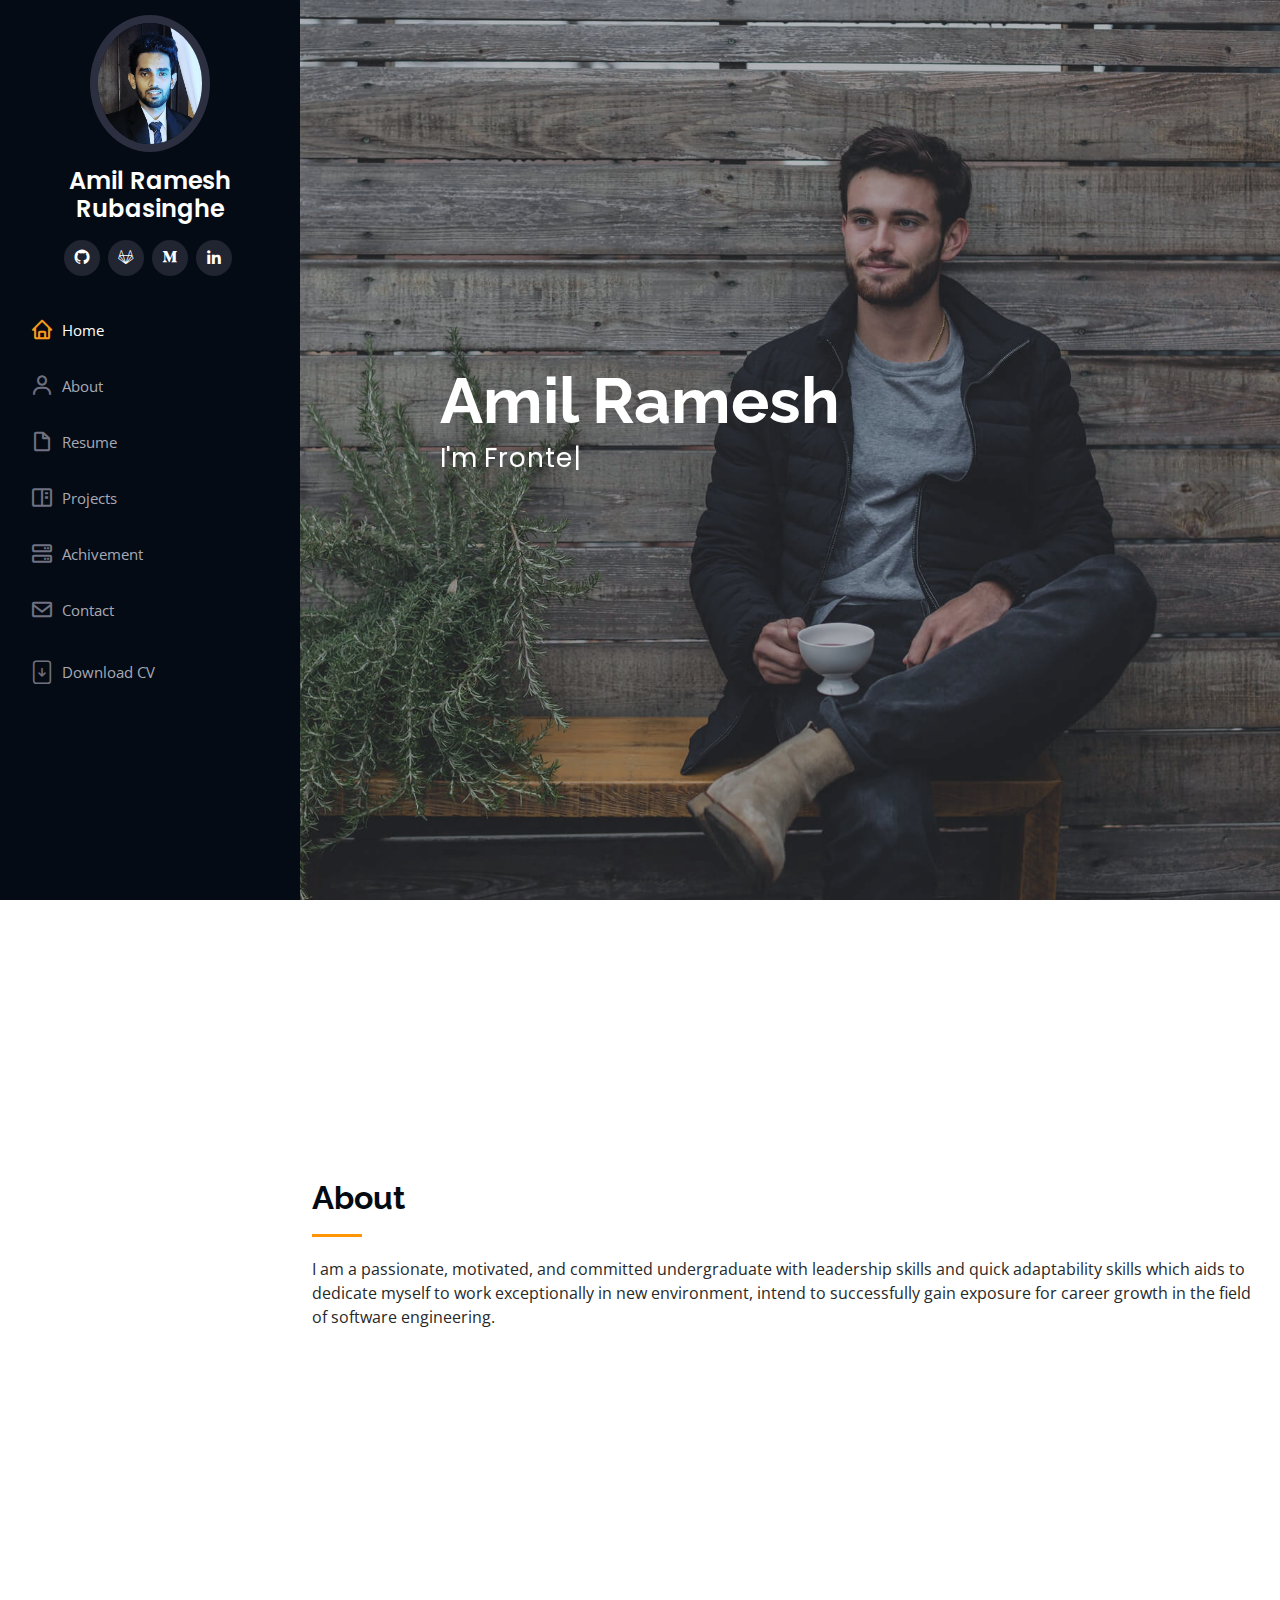
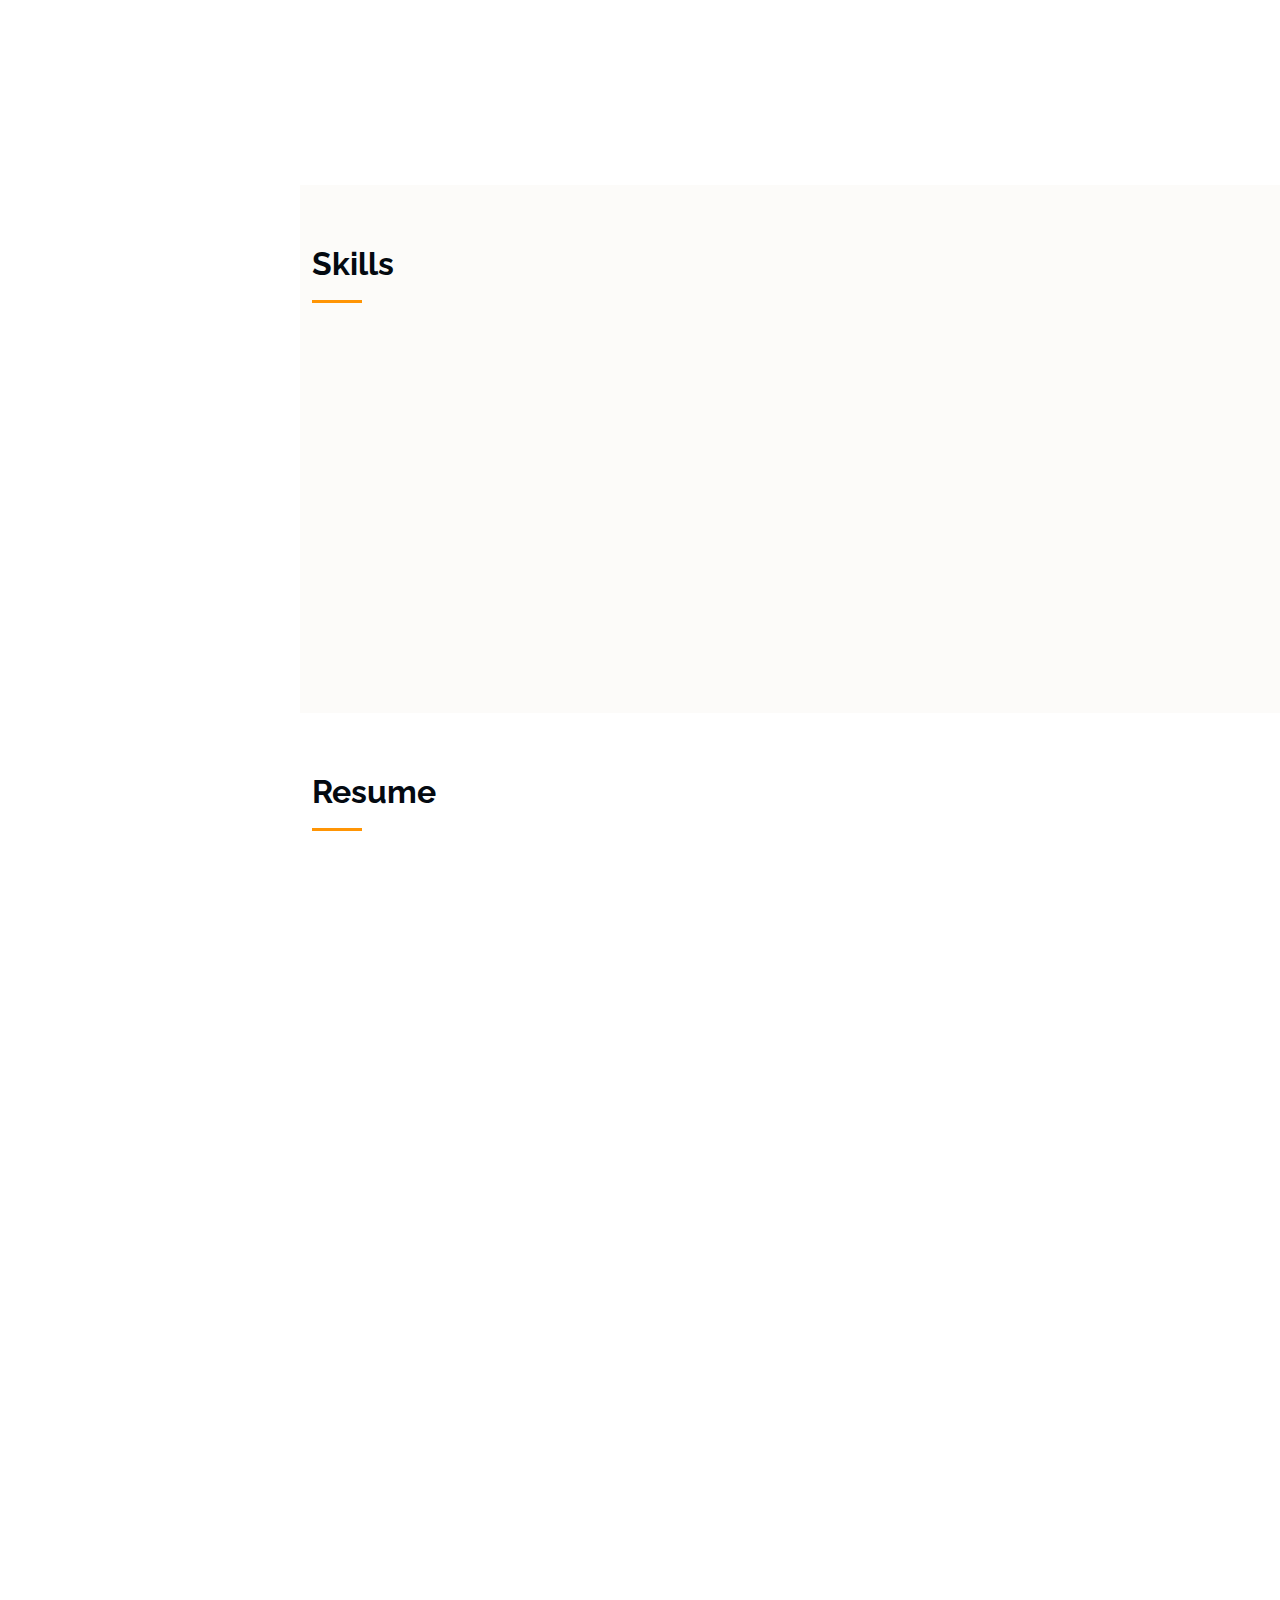
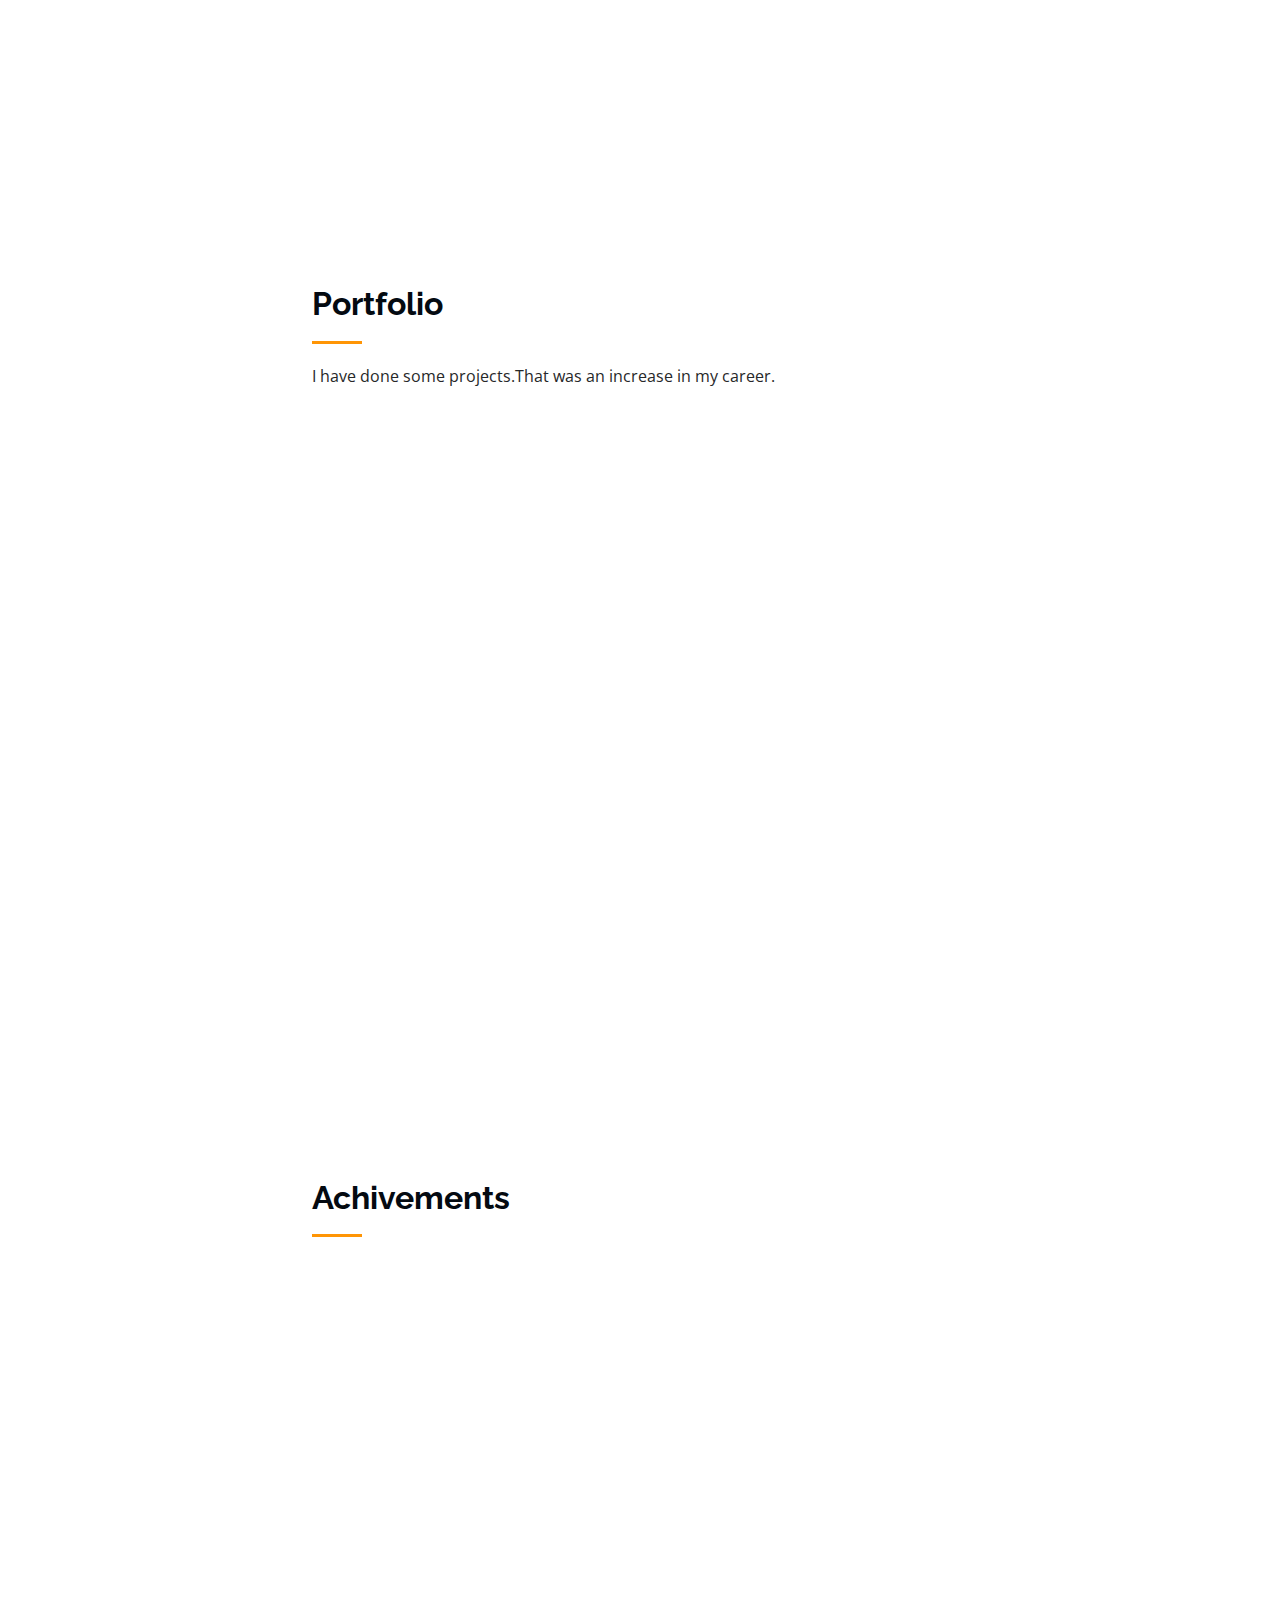
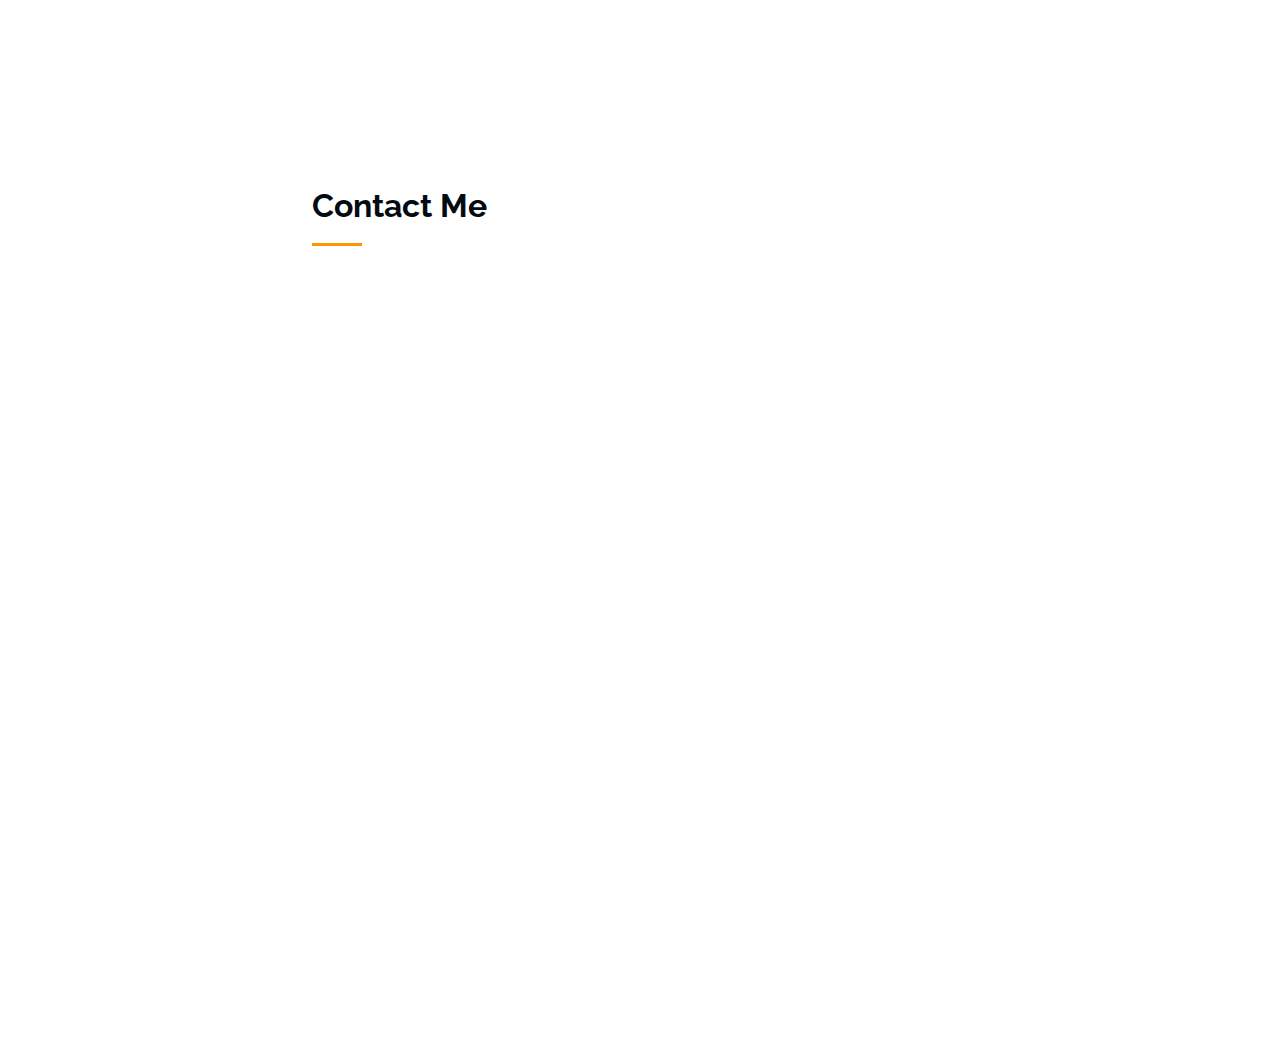
==== commit 9aebc46d: "contact me" ====
--- a/index.html
+++ b/index.html
@@ -977,7 +977,7 @@
     <section id="contact" class="contact">
       <div class="container">
         <div class="section-title">
-          <h2>Contact</h2>
+          <h2>Contact Me</h2>
         </div>
 
         <div class="row" data-aos="fade-in">
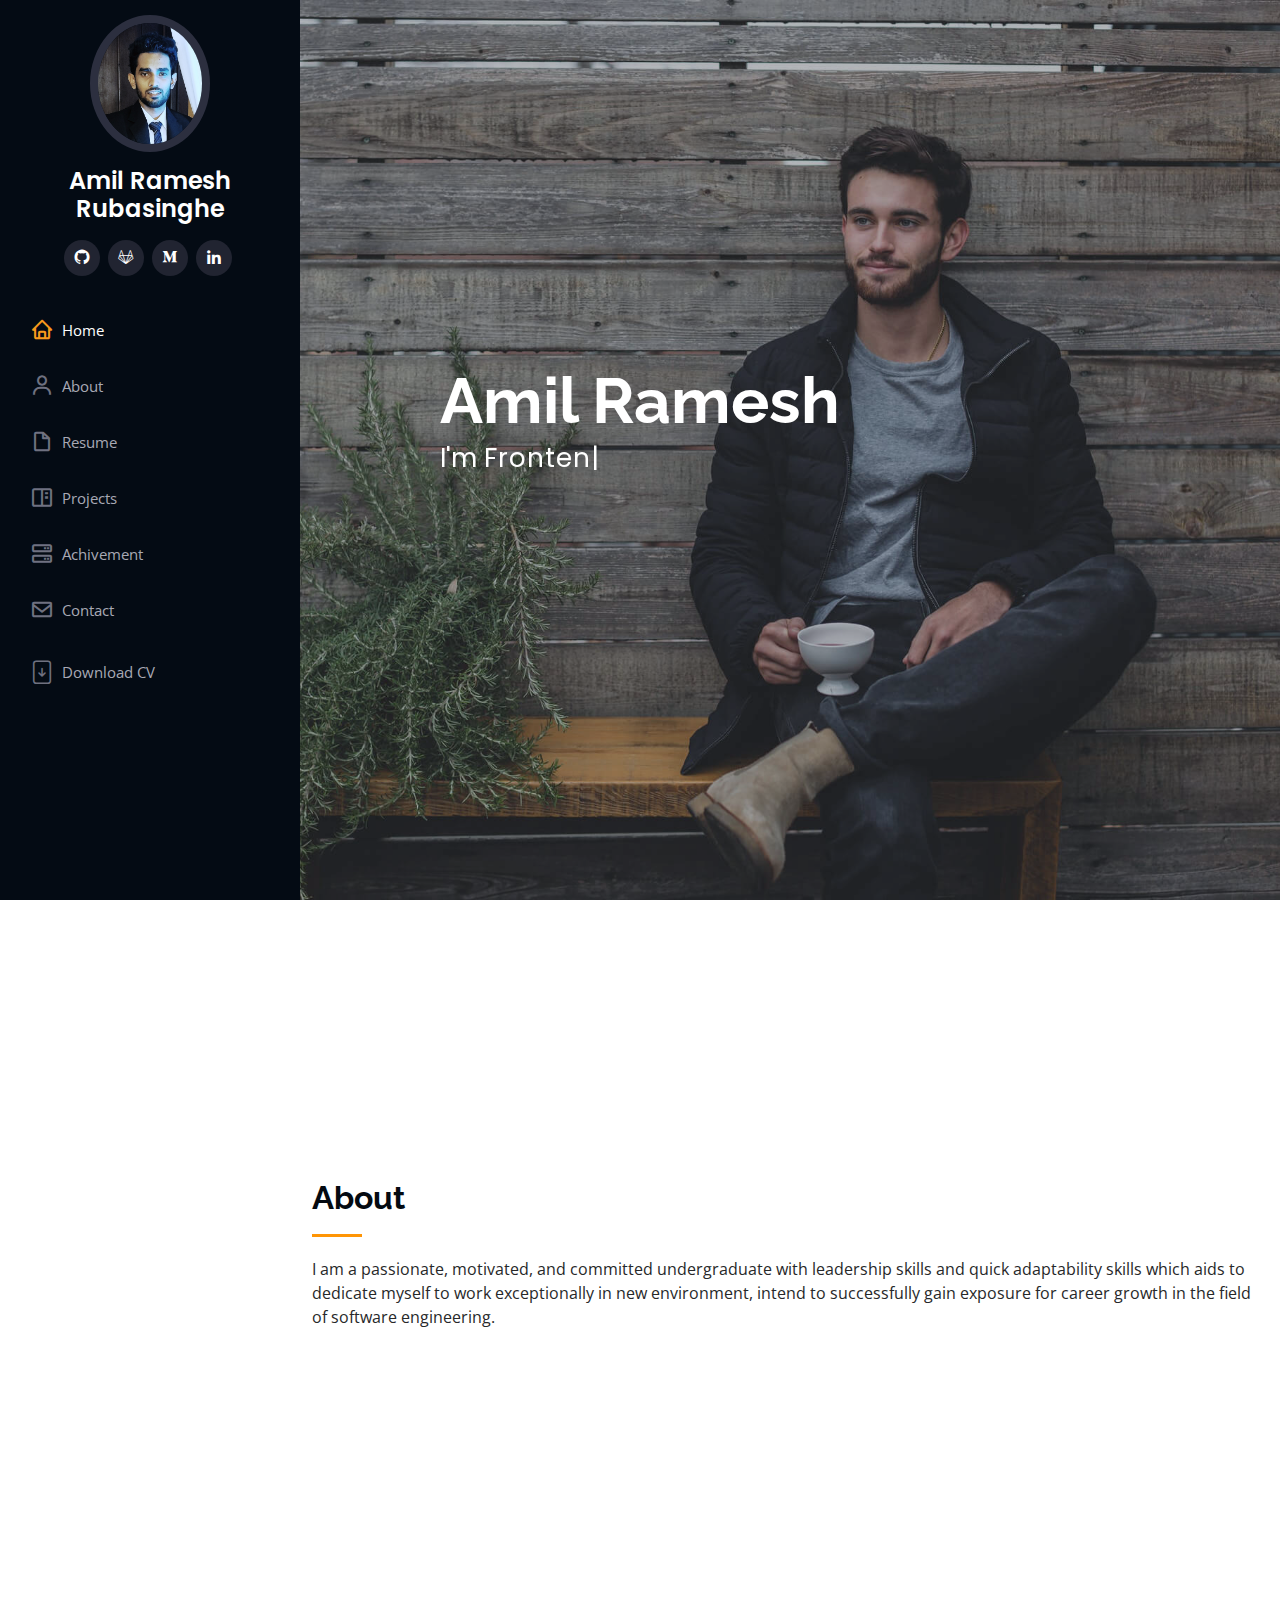
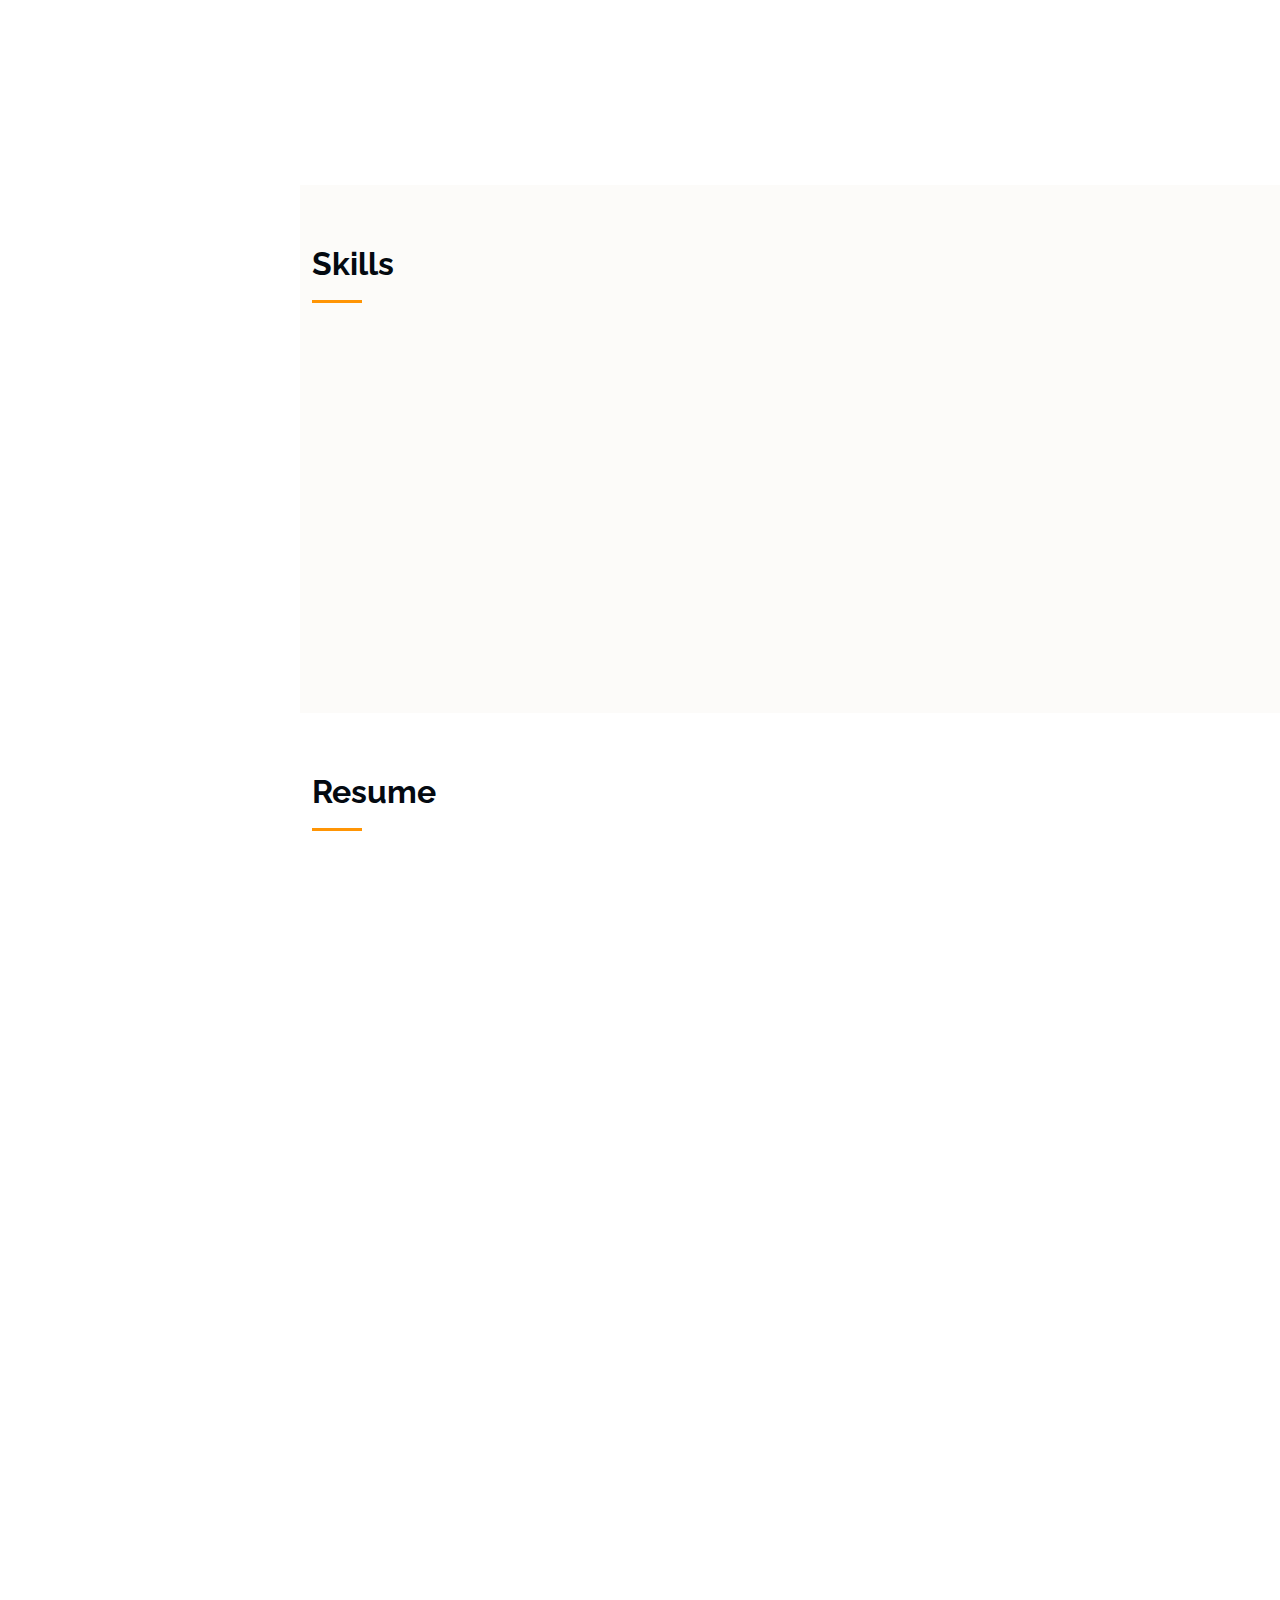
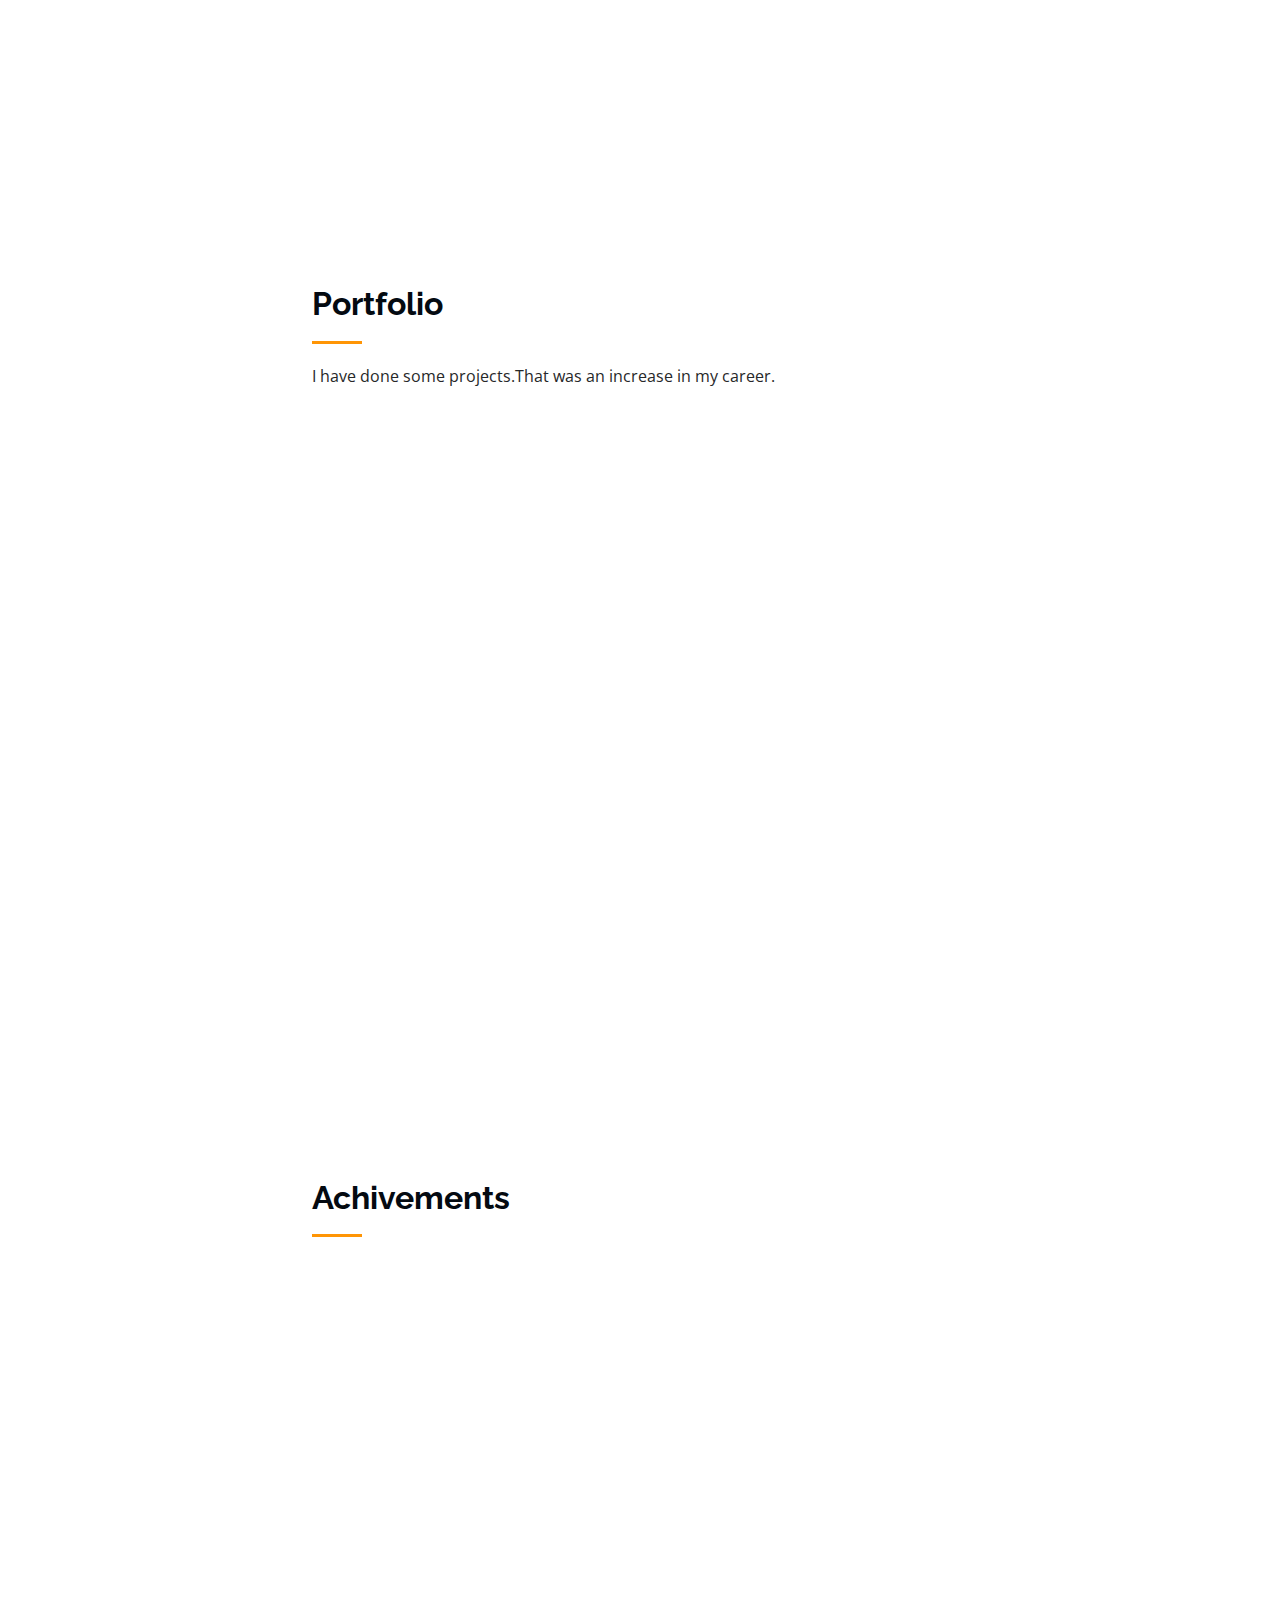
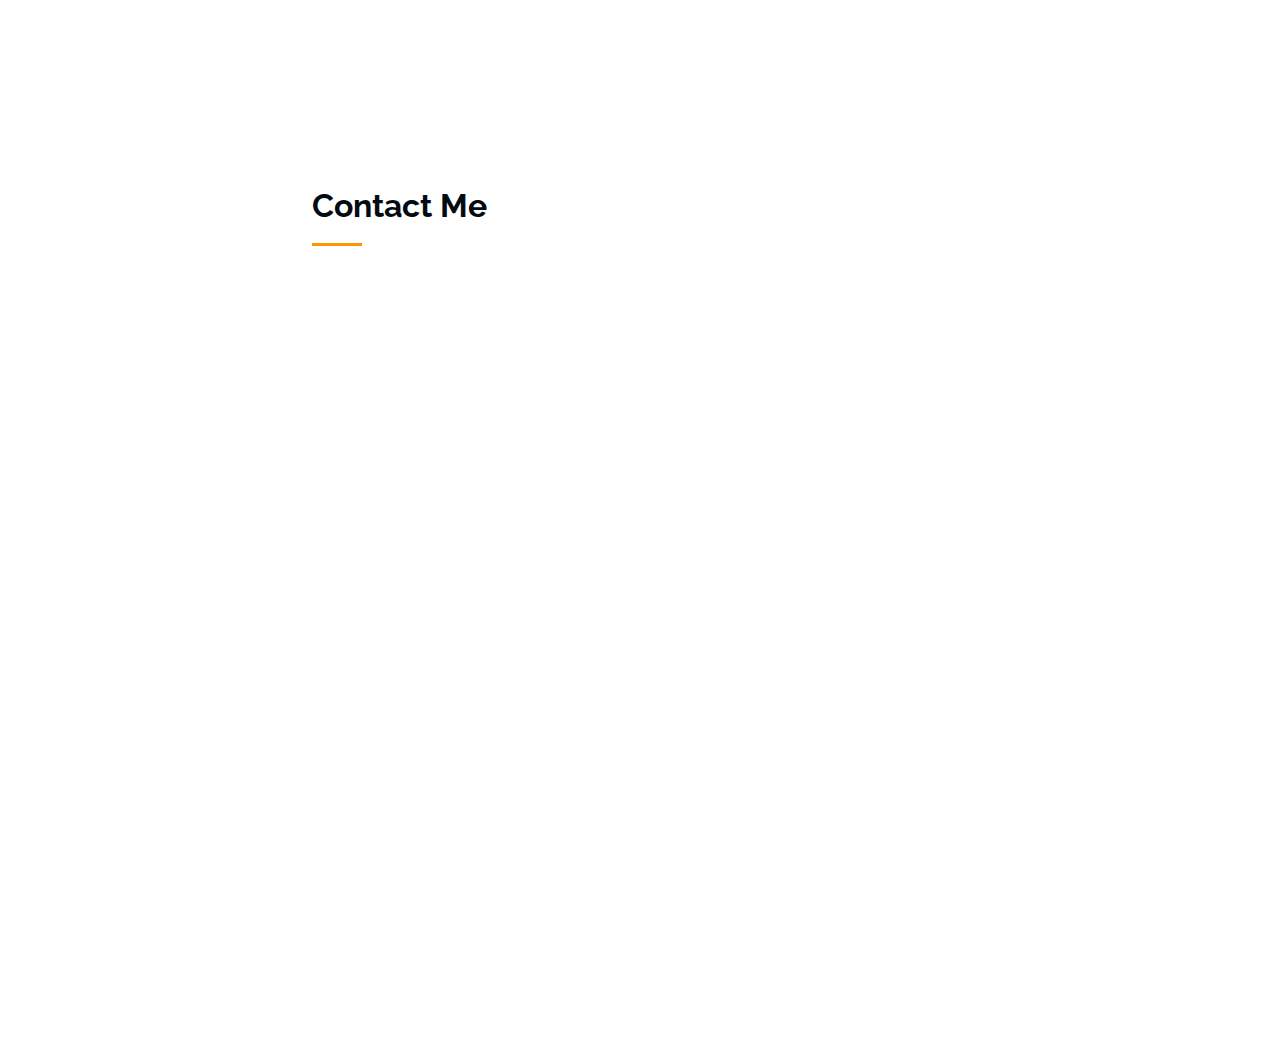
==== commit 08d8e327: "icon added" ====
--- a/index.html
+++ b/index.html
@@ -10,7 +10,7 @@
   <meta content="" name="keywords" />
 
   <!-- Favicons -->
-  <link href="assets/img/favicon.png" rel="icon" />
+  <link href="assets/img/favicon-32x32.png" rel="icon" />
   <link href="assets/img/apple-touch-icon.png" rel="apple-touch-icon" />
 
   <!-- Google Fonts -->
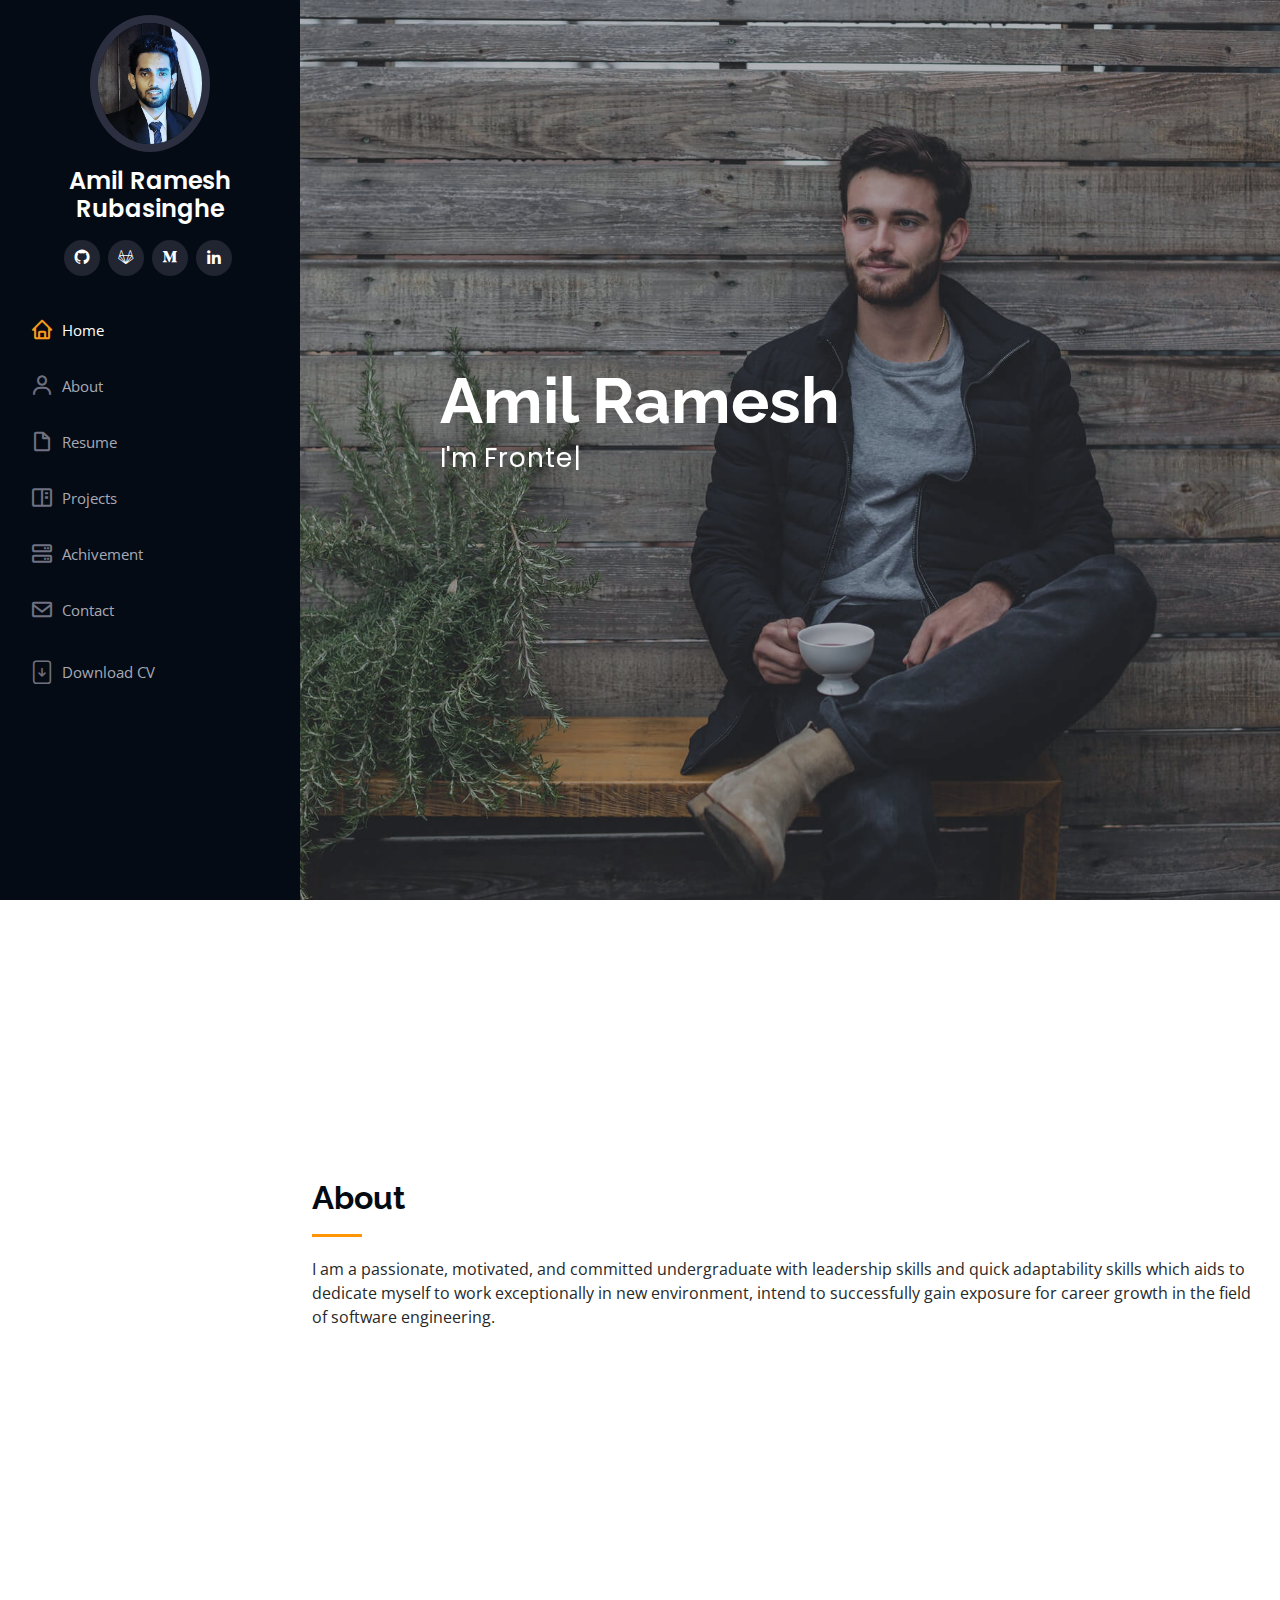
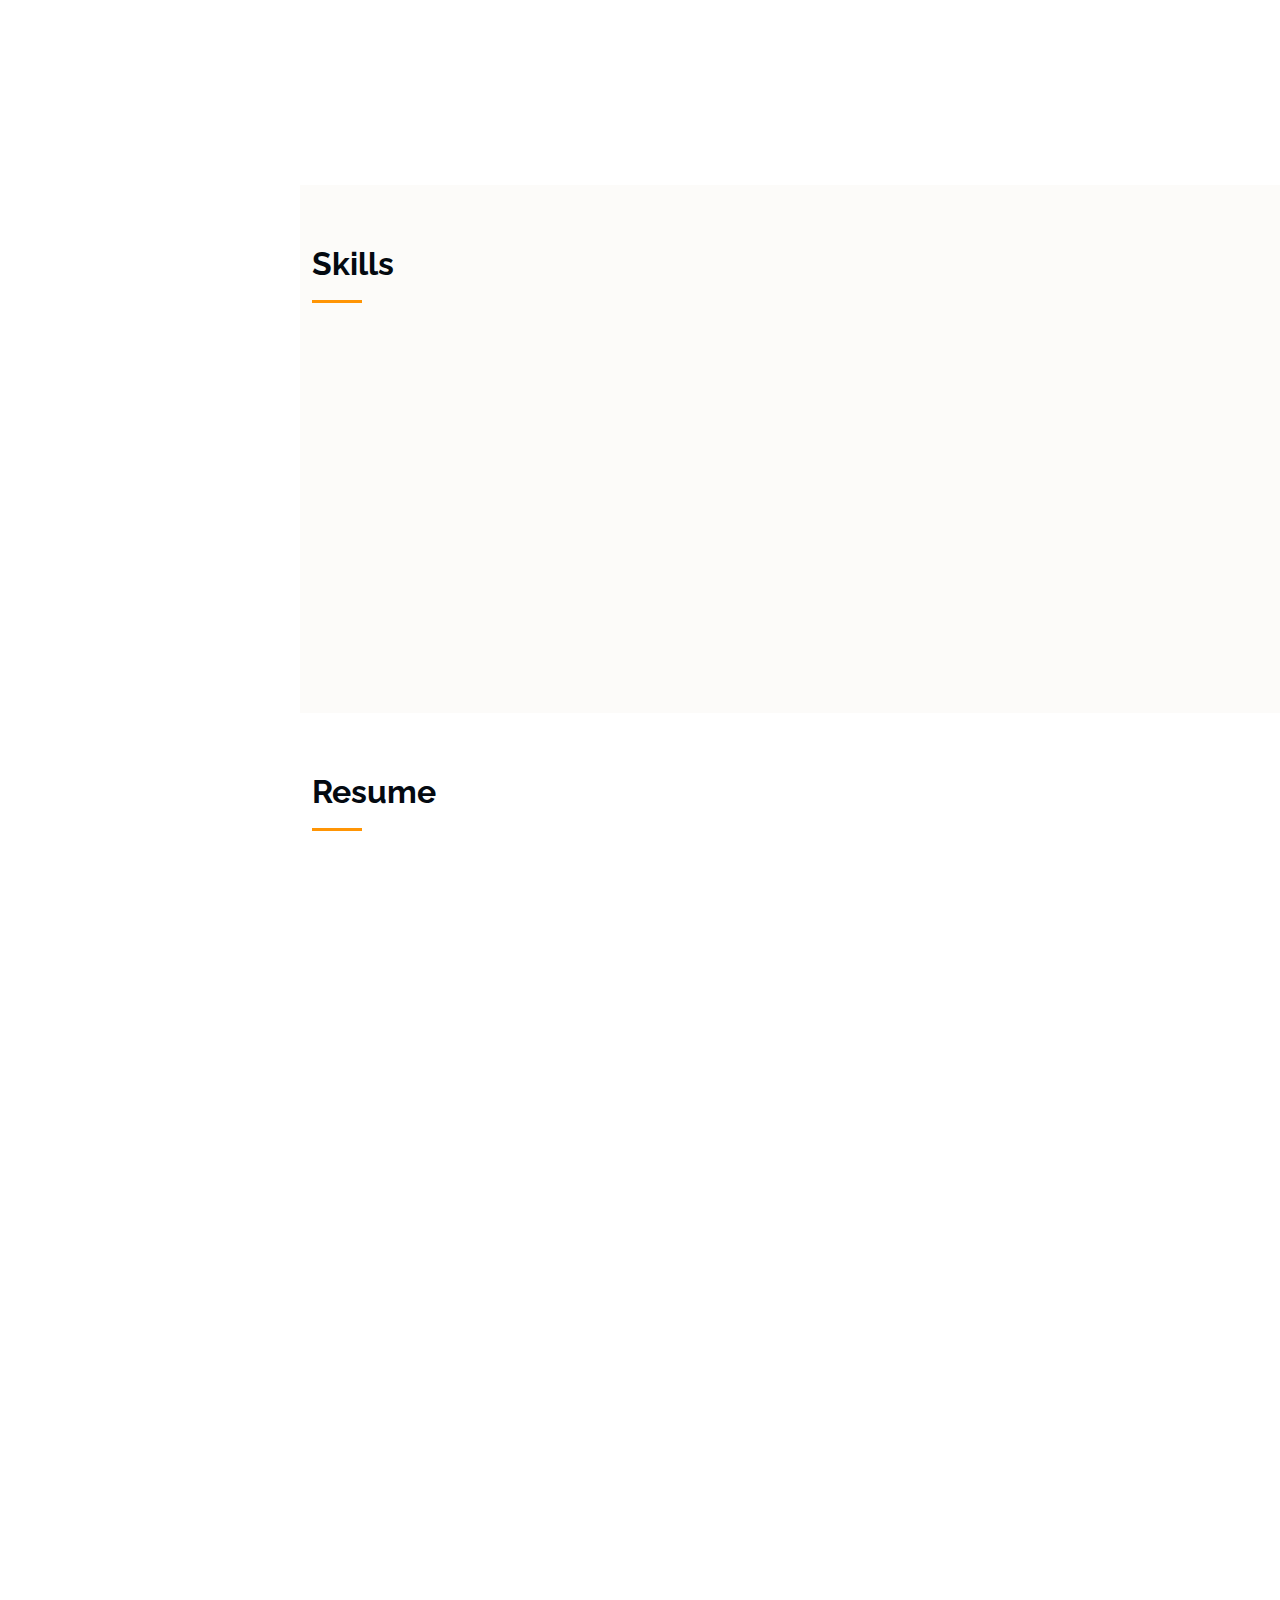
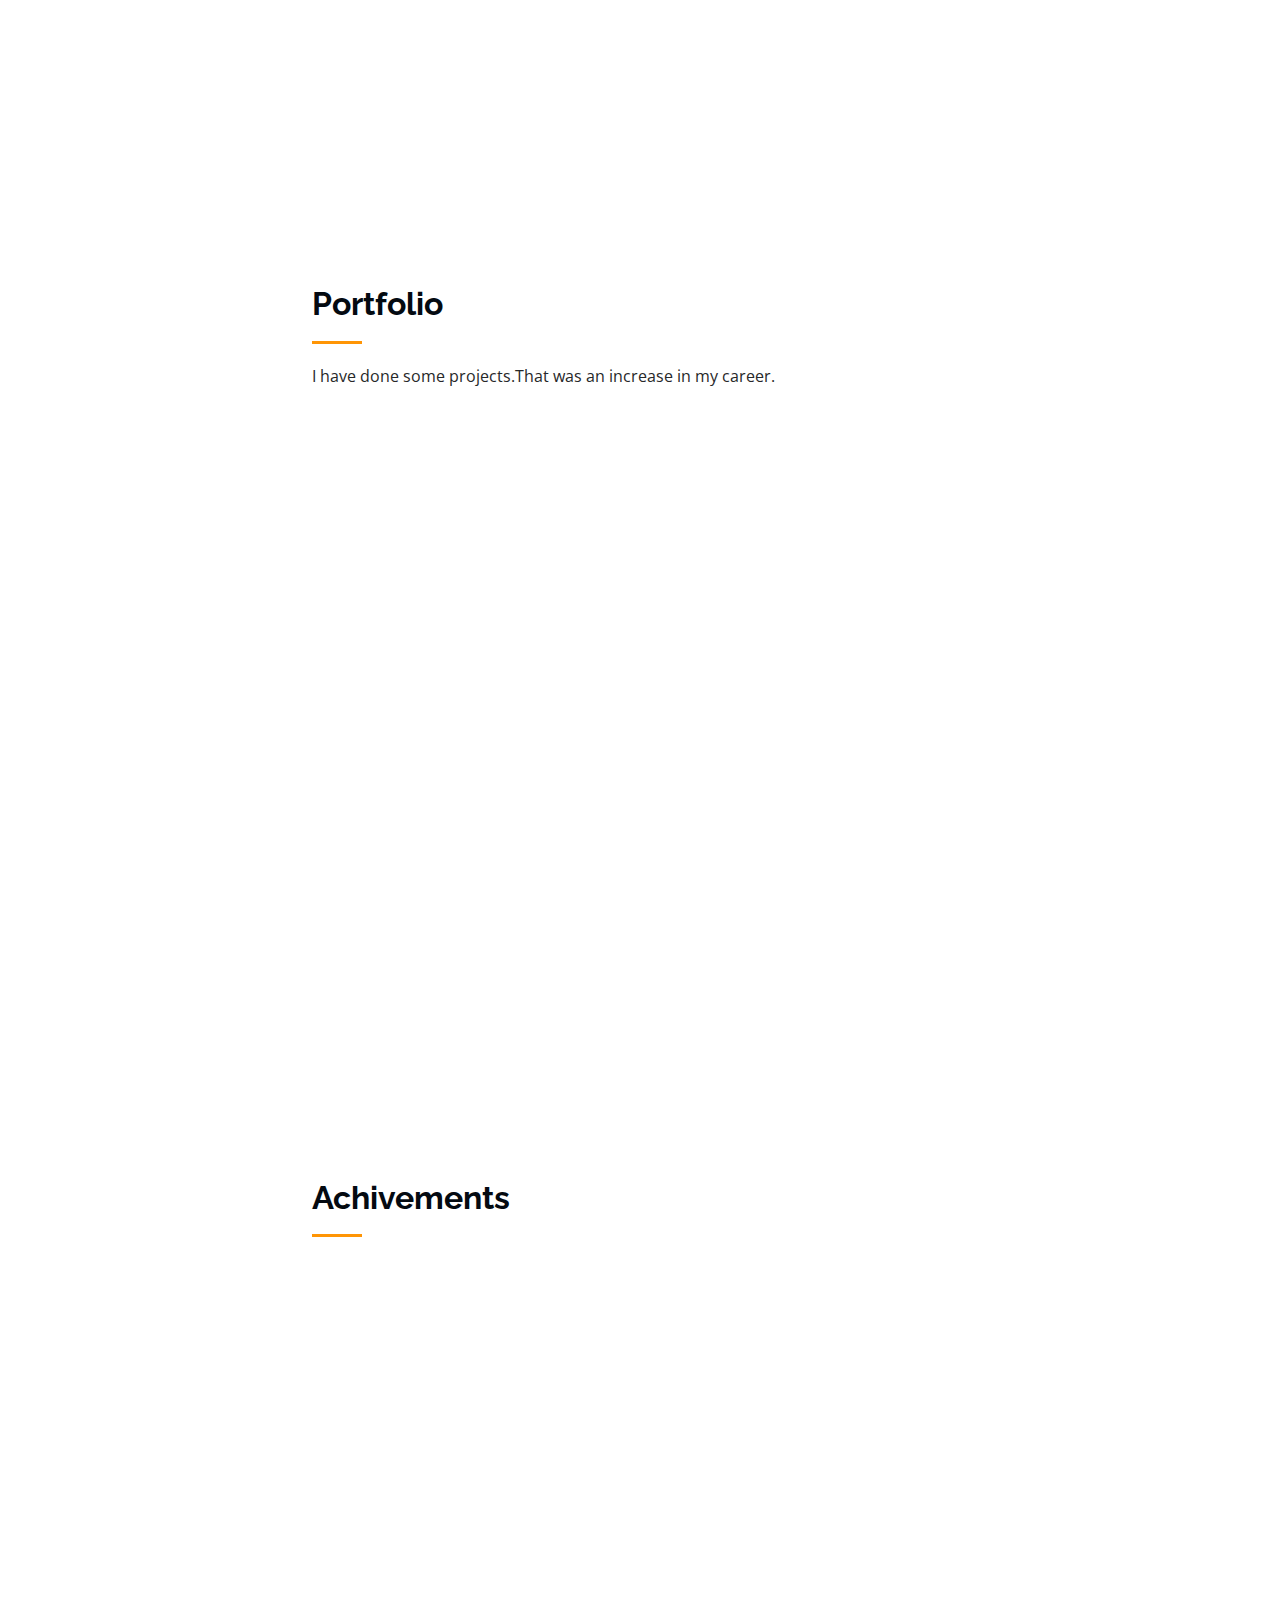
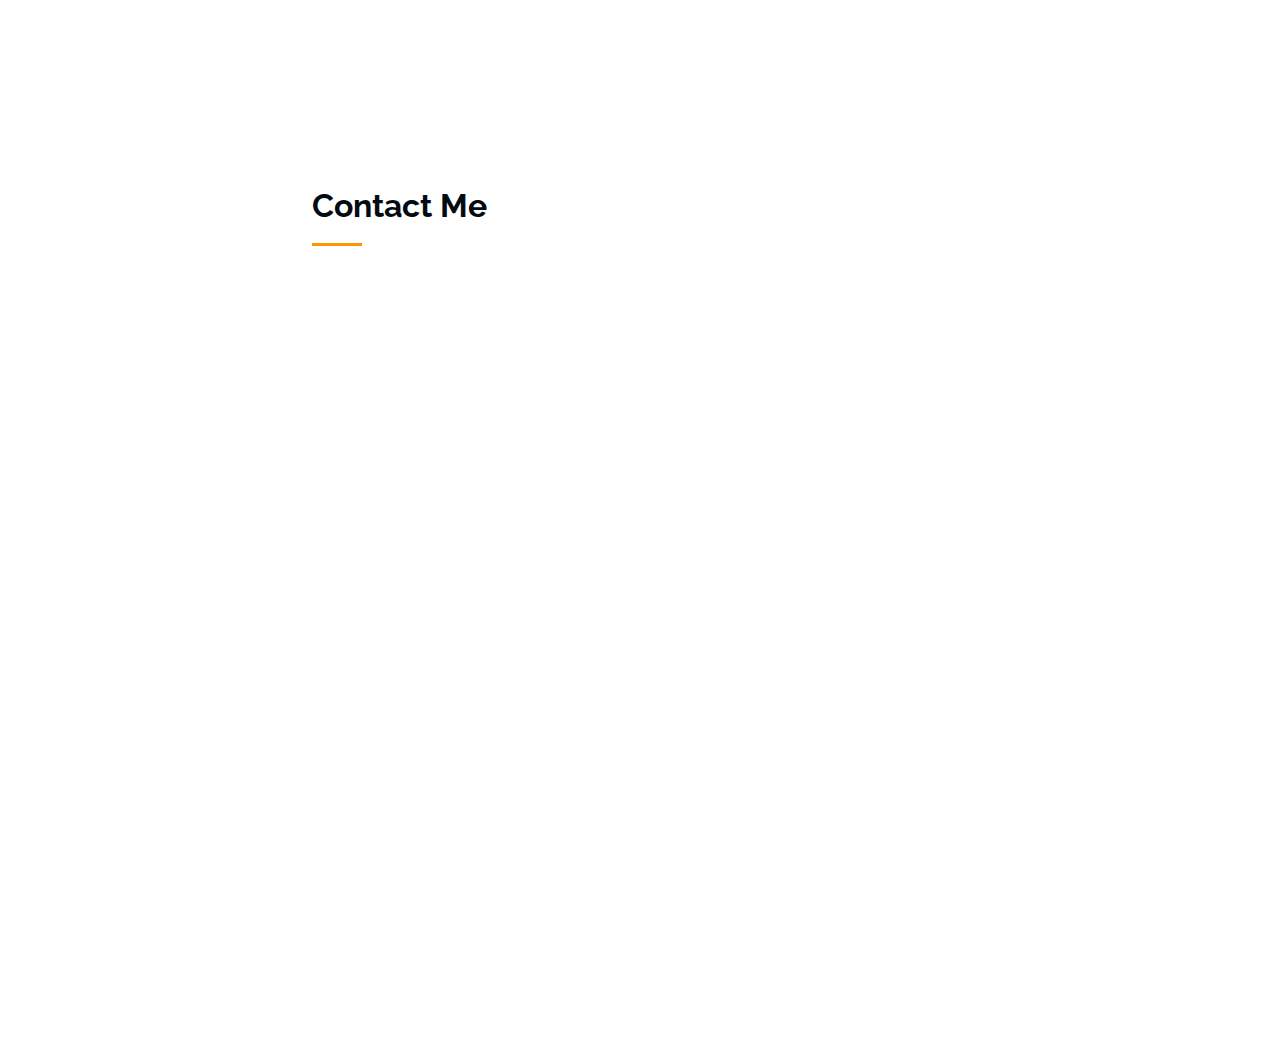
==== commit 17732e98: "image change" ====
--- a/index.html
+++ b/index.html
@@ -169,7 +169,7 @@
 
         <div class="row">
           <div class="col-lg-4" data-aos="fade-right">
-            <img src="assets/img/profile-img2.jpg" class="img-fluid" alt="" />
+            <img src="assets/img/profile-img3.jpg" class="img-fluid" alt="" />
           </div>
           <div class="col-lg-8 pt-4 pt-lg-0 content" data-aos="fade-left">
             <h3>Mobile Developer &amp; Web Developer.</h3>
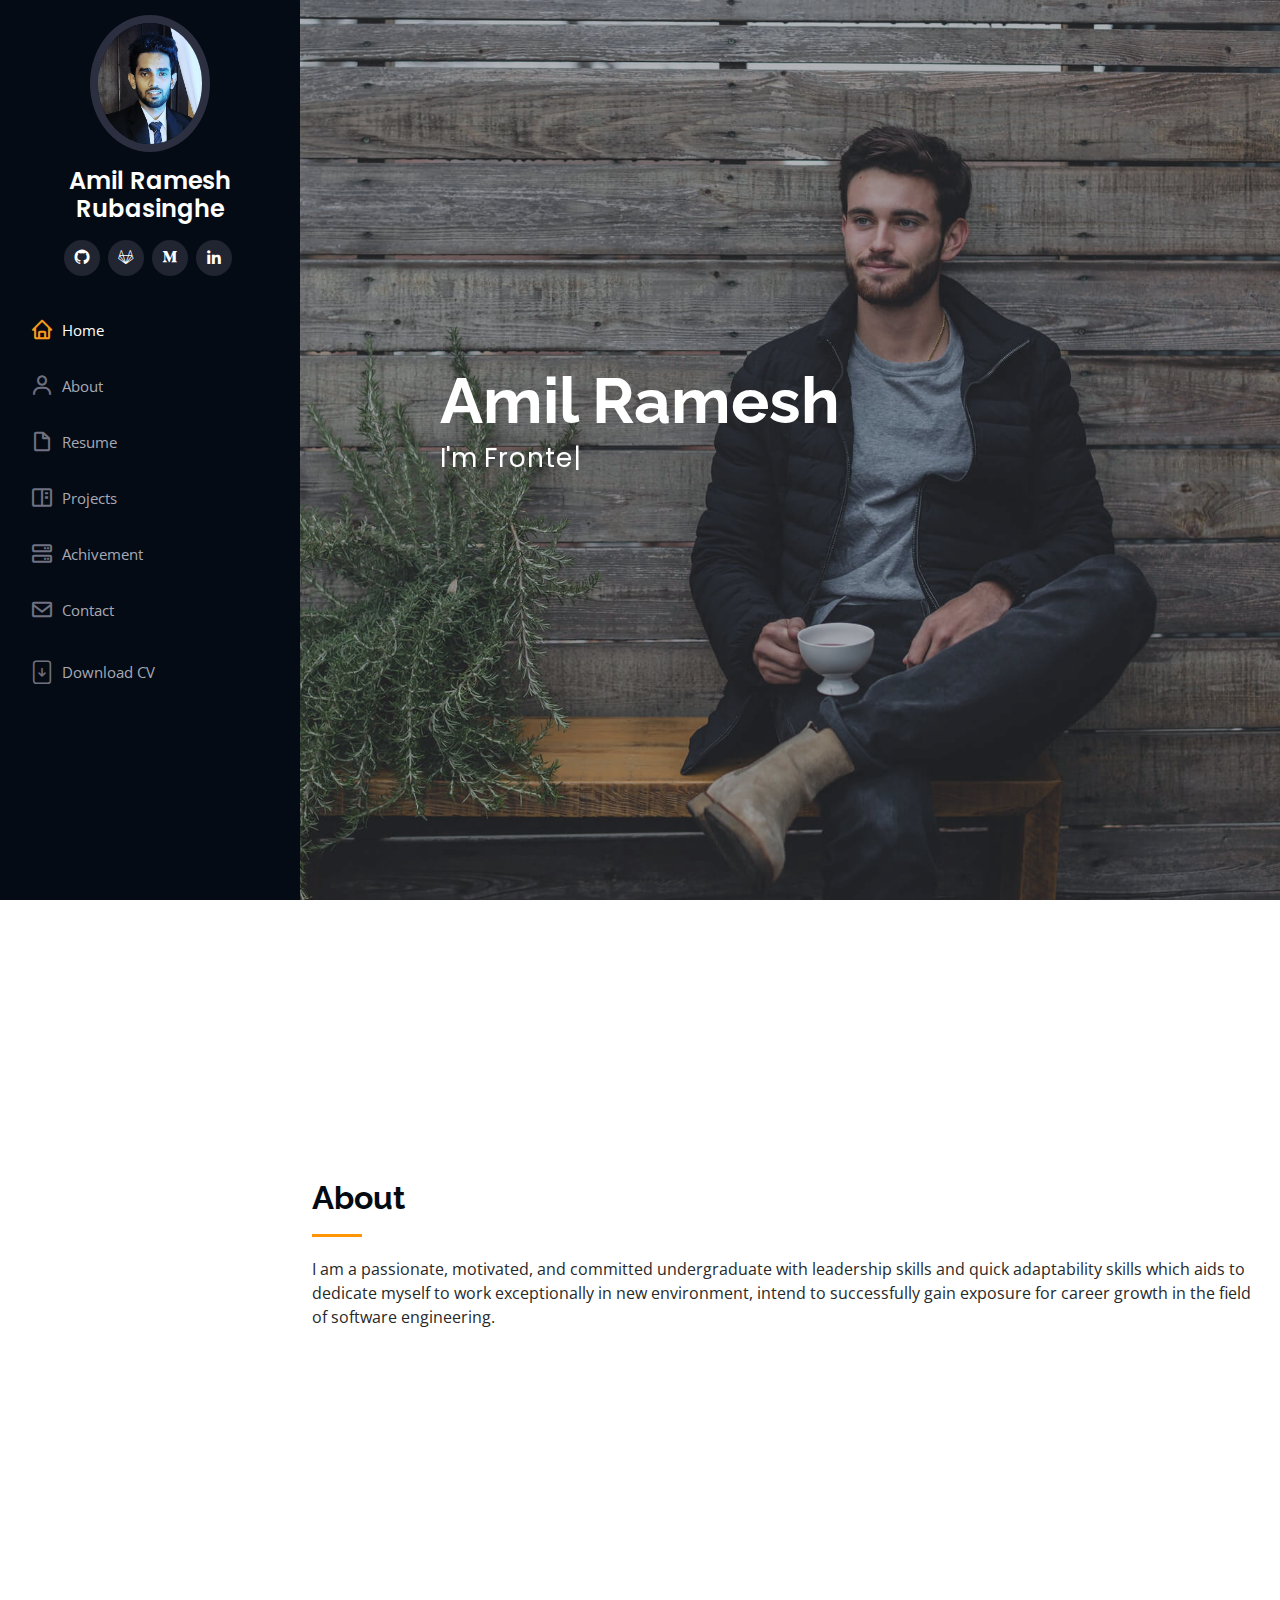
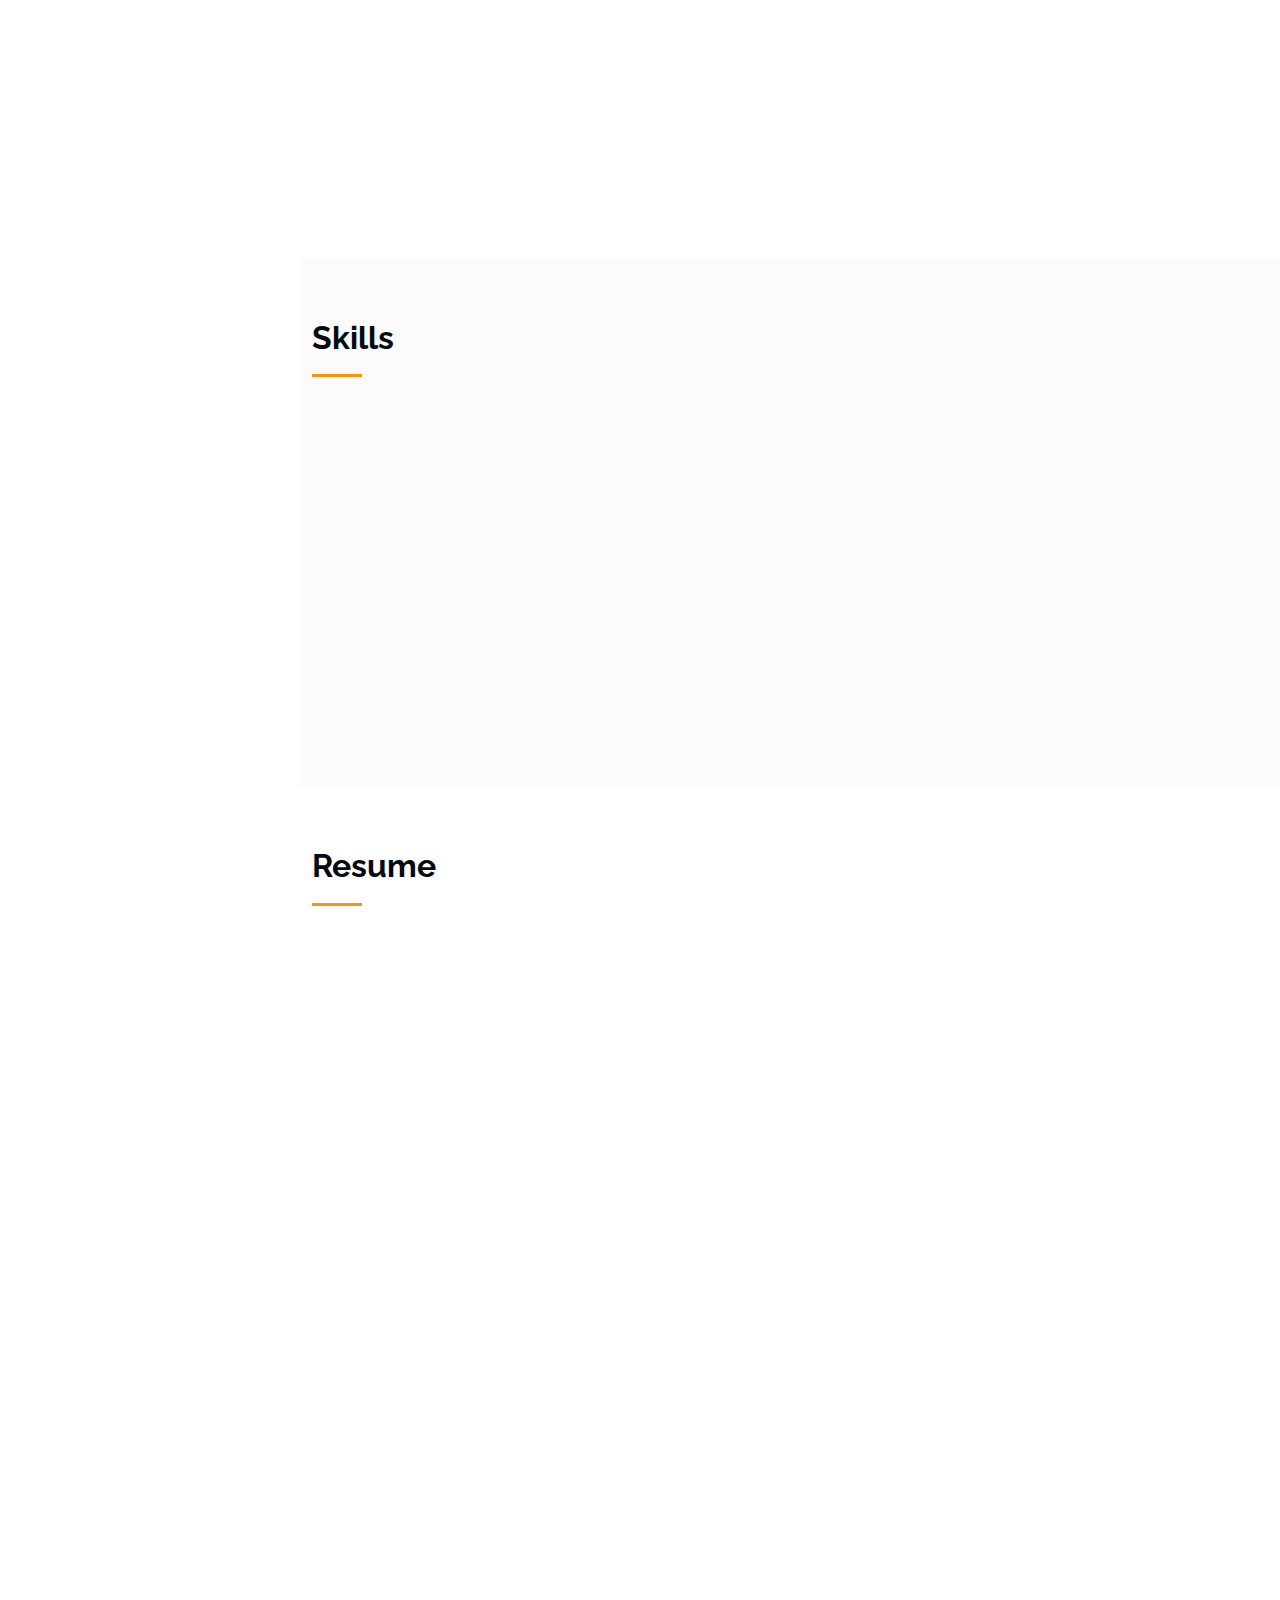
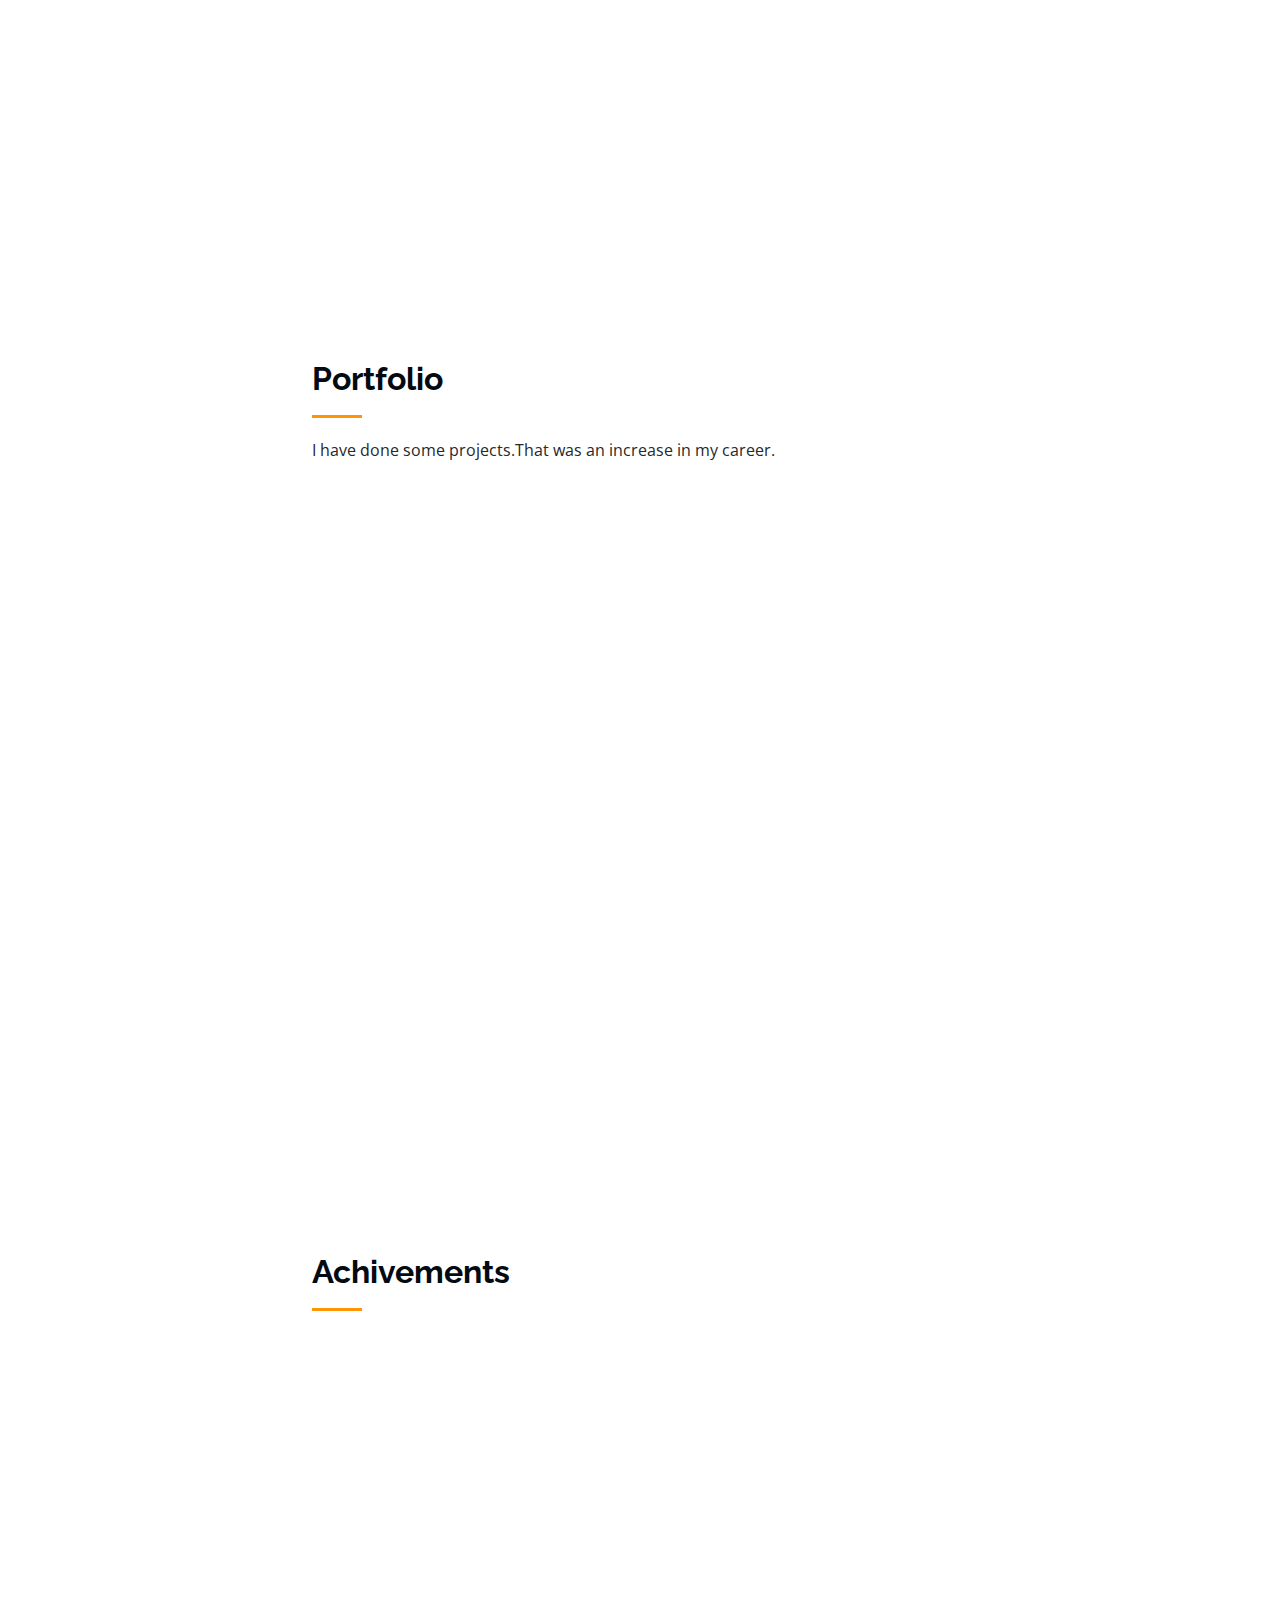
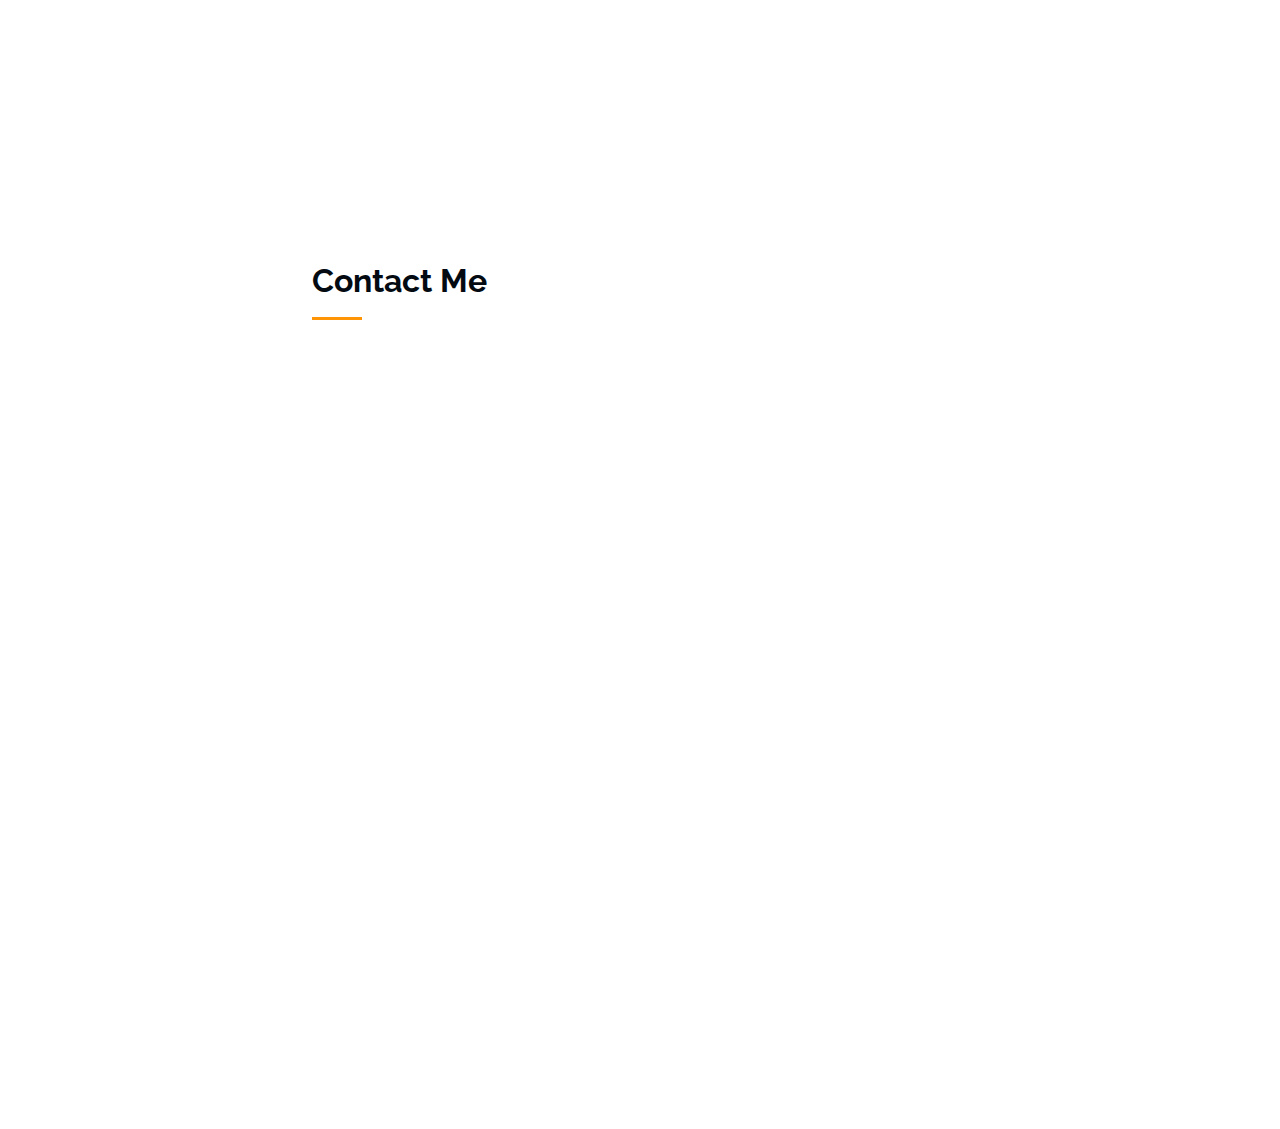
==== commit 08e7a9af: "image chage" ====
--- a/index.html
+++ b/index.html
@@ -169,7 +169,7 @@
 
         <div class="row">
           <div class="col-lg-4" data-aos="fade-right">
-            <img src="assets/img/profile-img3.jpg" class="img-fluid" alt="" />
+            <img src="assets/img/profile-img4.jpg" class="img-fluid" alt="" />
           </div>
           <div class="col-lg-8 pt-4 pt-lg-0 content" data-aos="fade-left">
             <h3>Mobile Developer &amp; Web Developer.</h3>
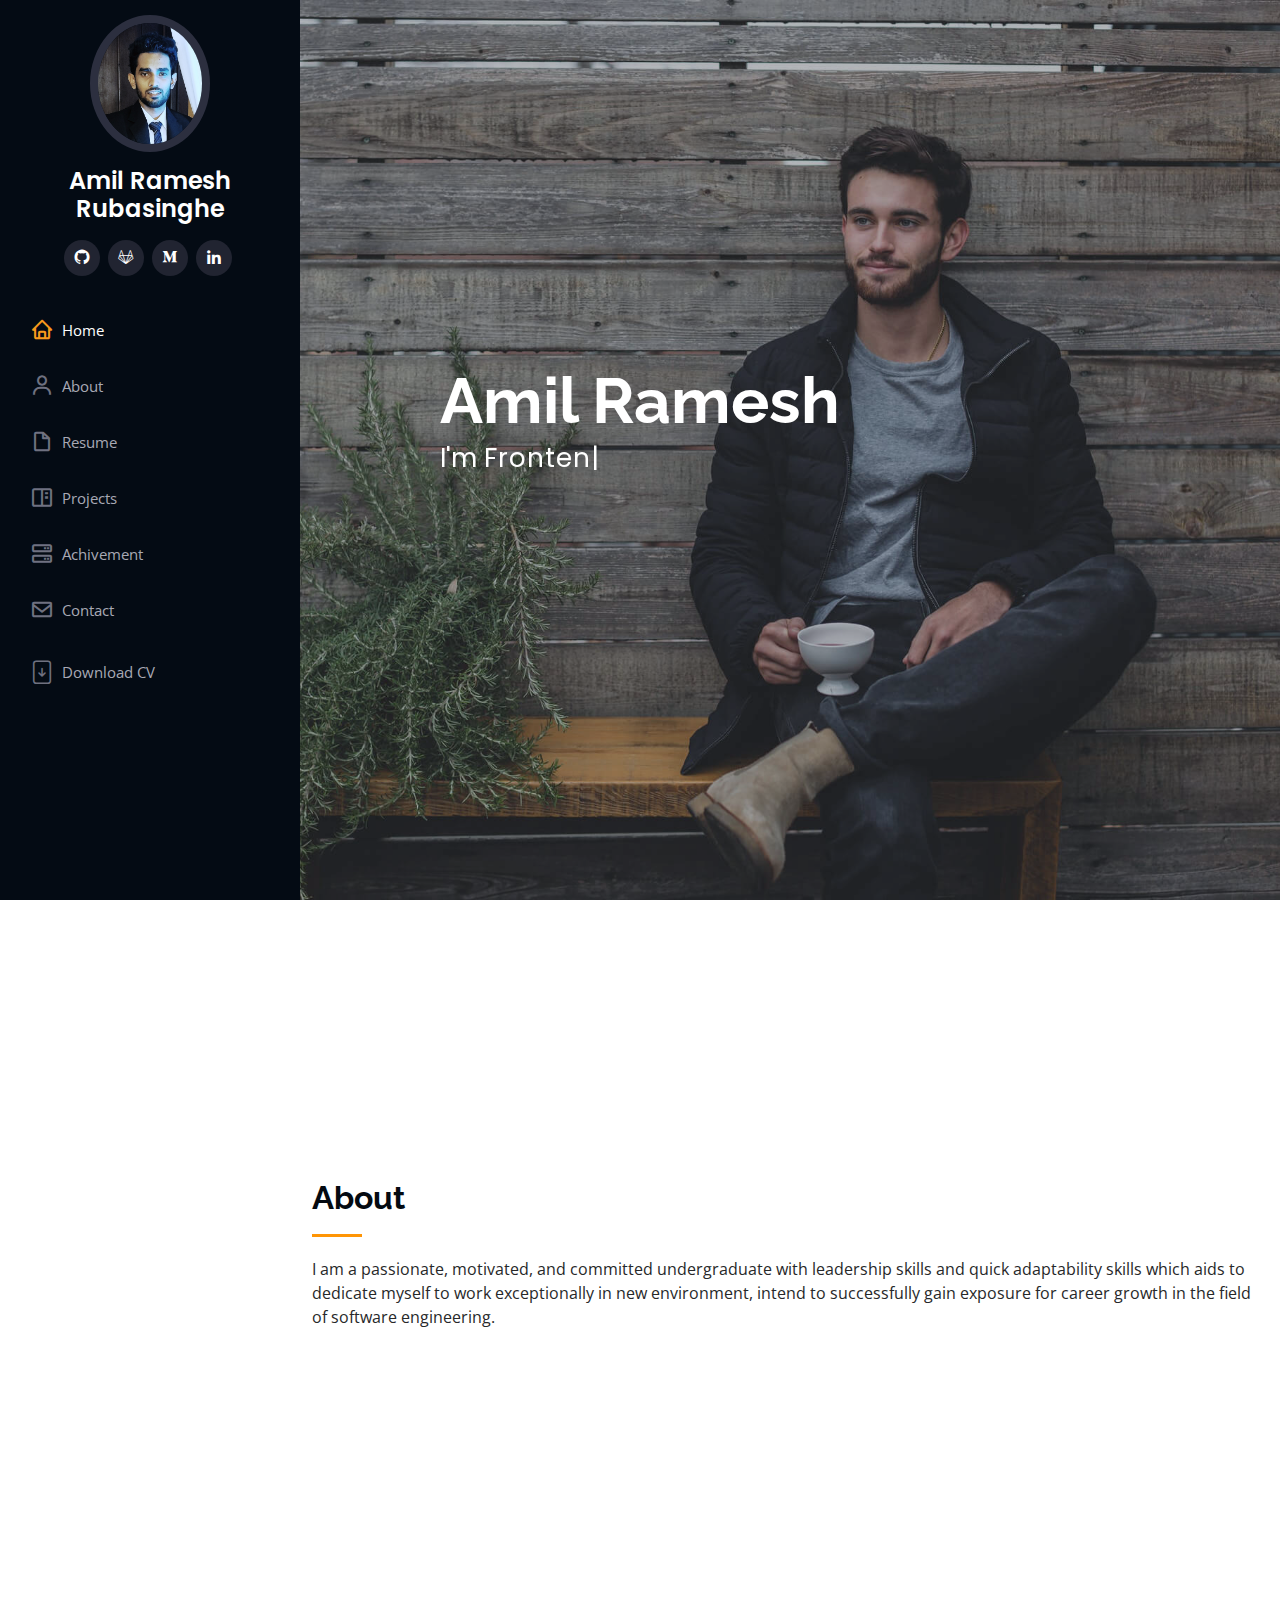
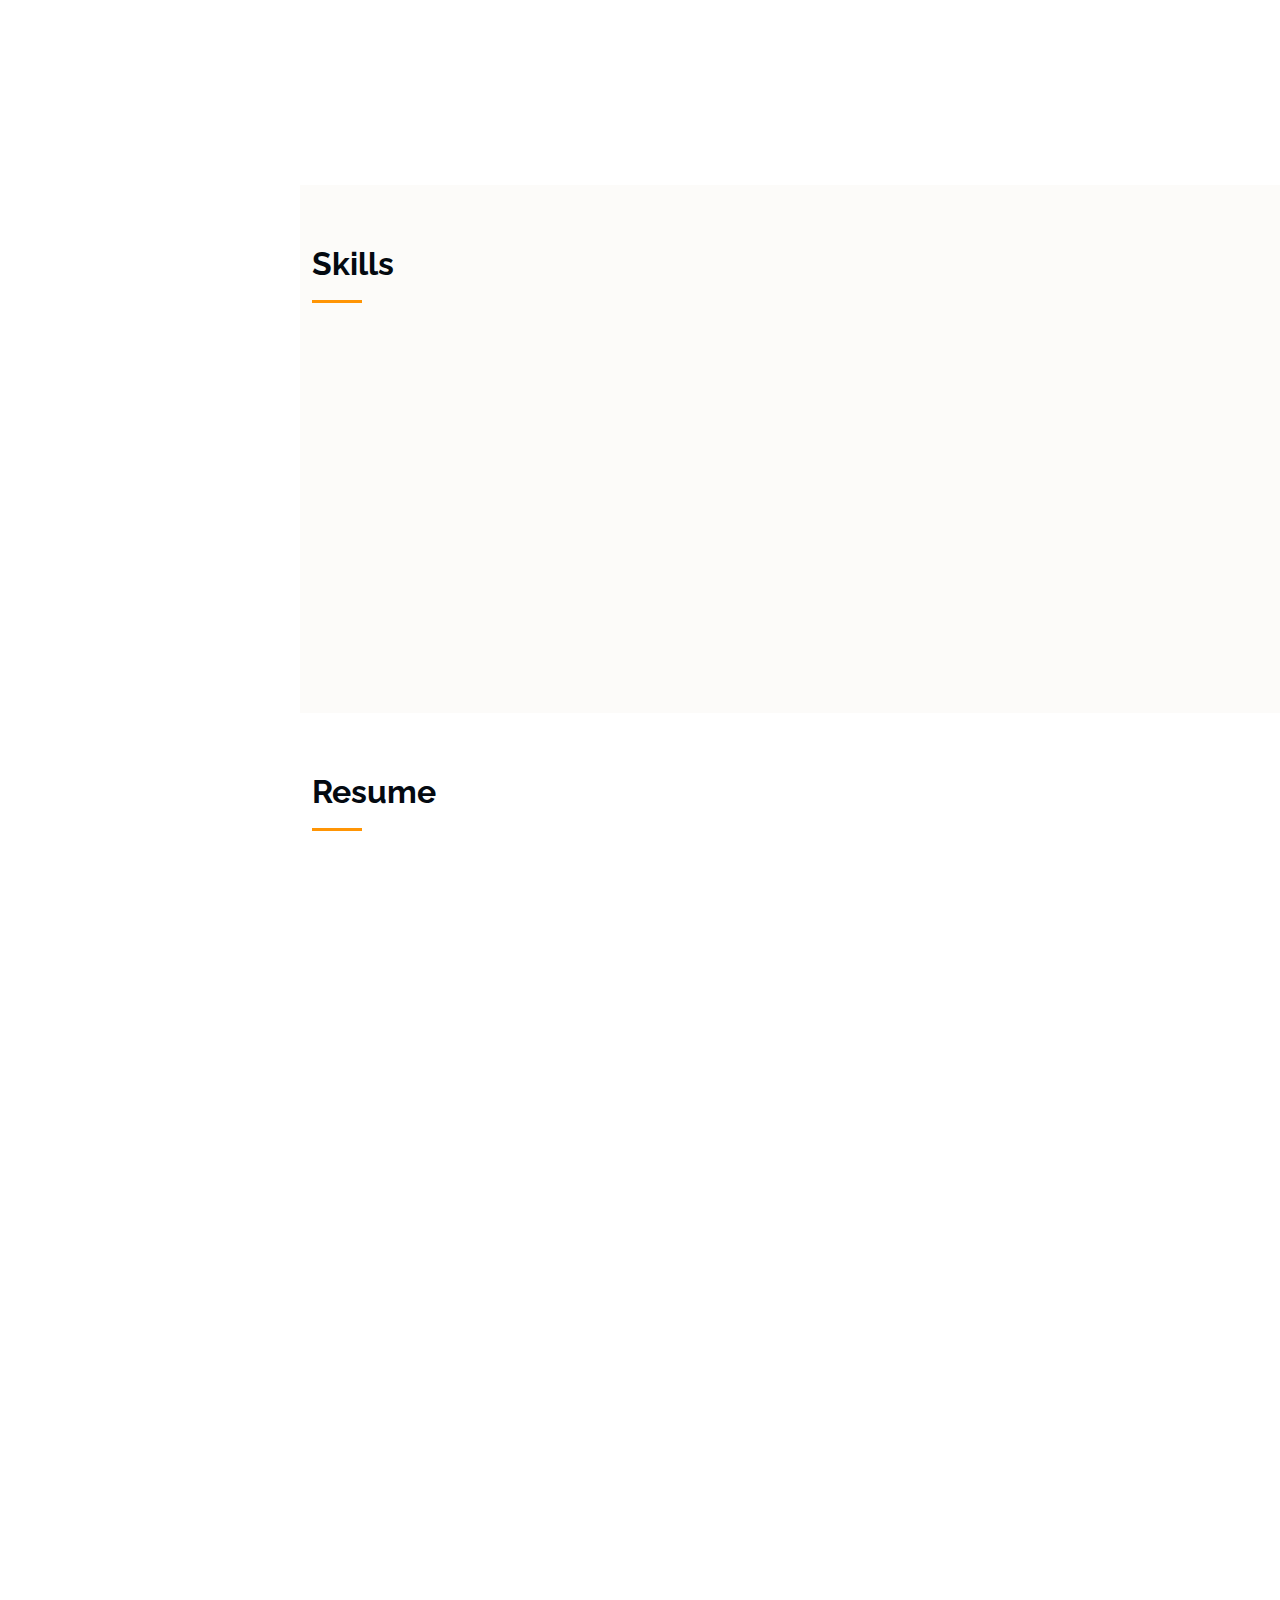
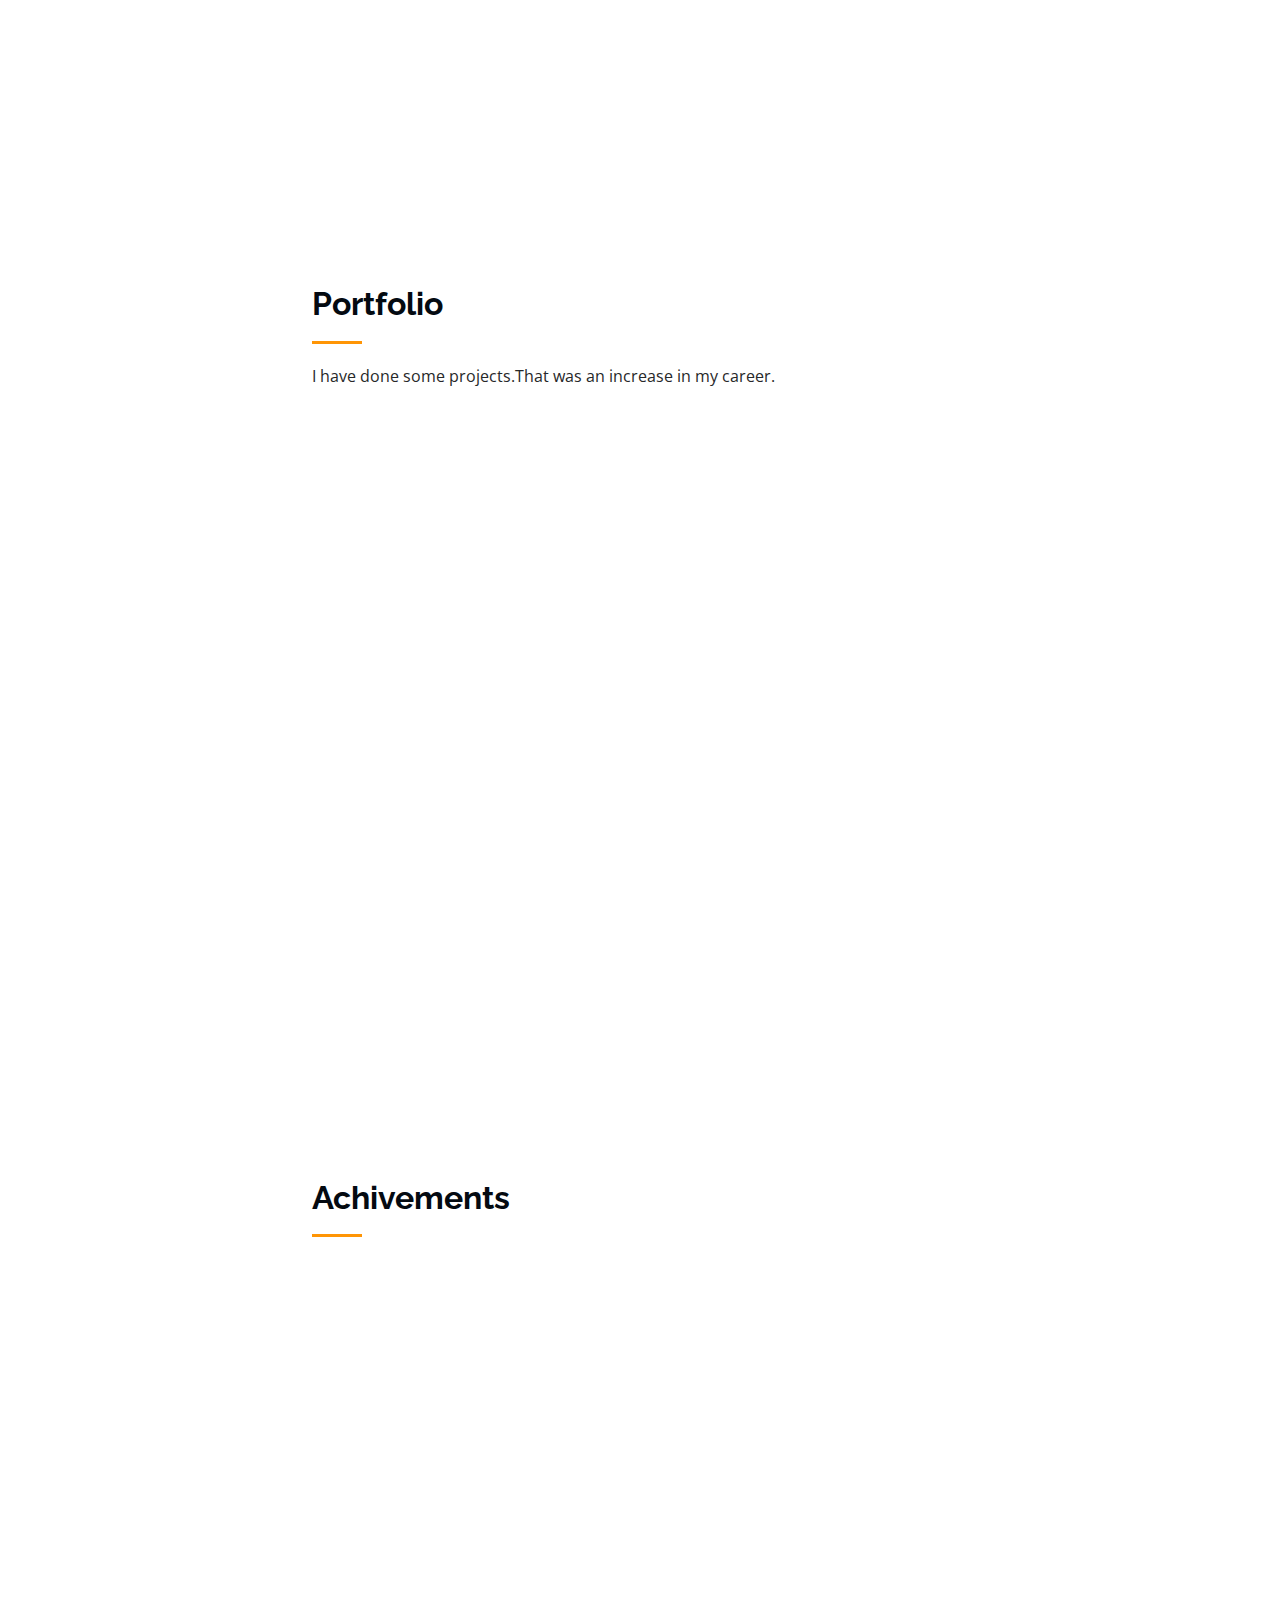
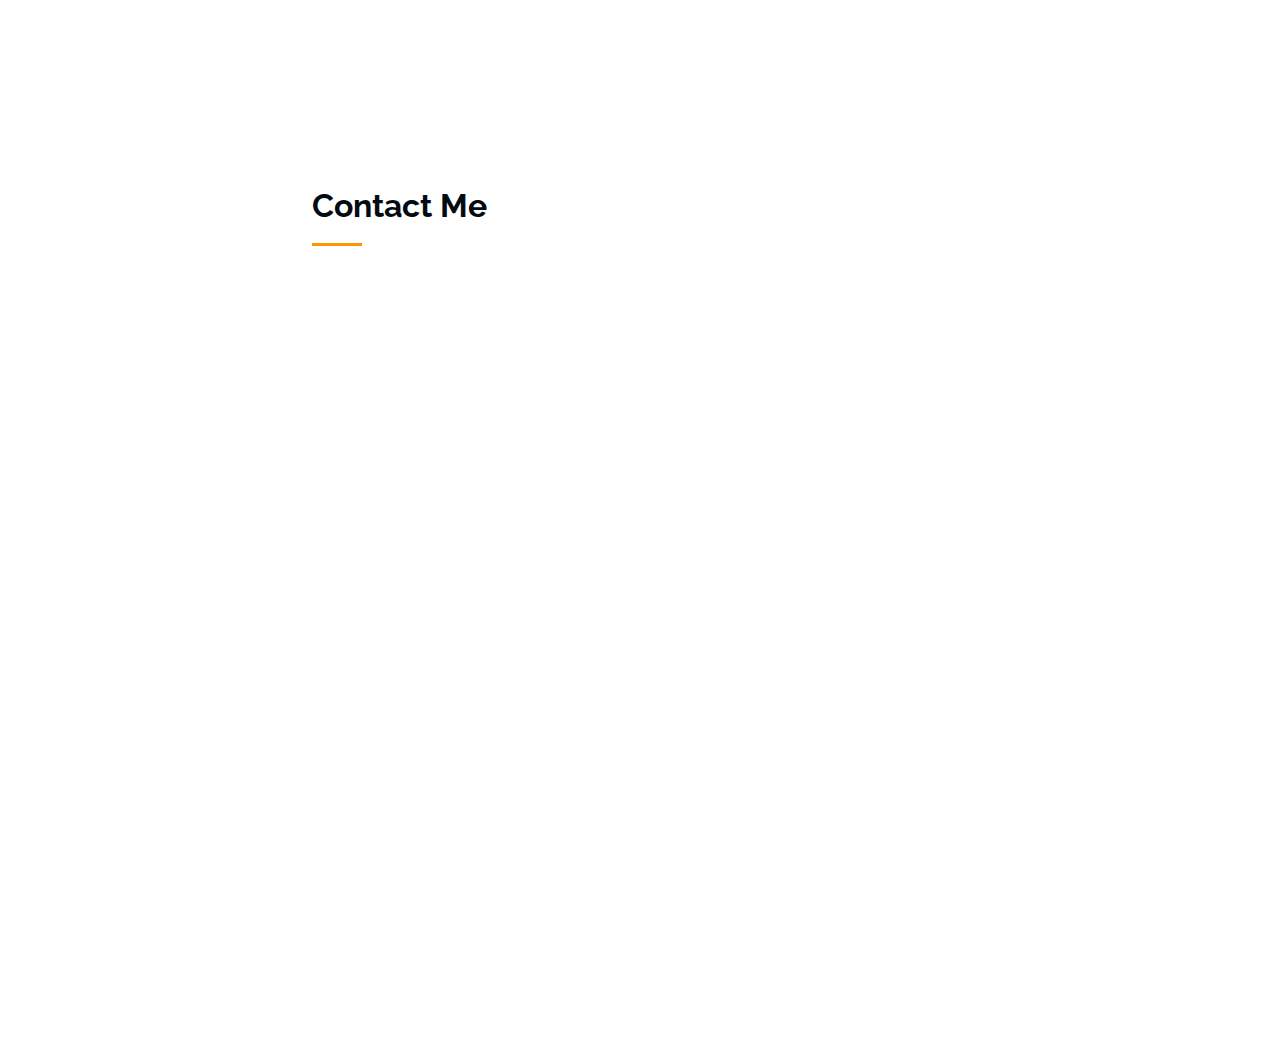
==== commit d663b020: "image change" ====
--- a/index.html
+++ b/index.html
@@ -169,7 +169,7 @@
 
         <div class="row">
           <div class="col-lg-4" data-aos="fade-right">
-            <img src="assets/img/profile-img4.jpg" class="img-fluid" alt="" />
+            <img src="assets/img/profile-img5.jpg" class="img-fluid" alt="" />
           </div>
           <div class="col-lg-8 pt-4 pt-lg-0 content" data-aos="fade-left">
             <h3>Mobile Developer &amp; Web Developer.</h3>
